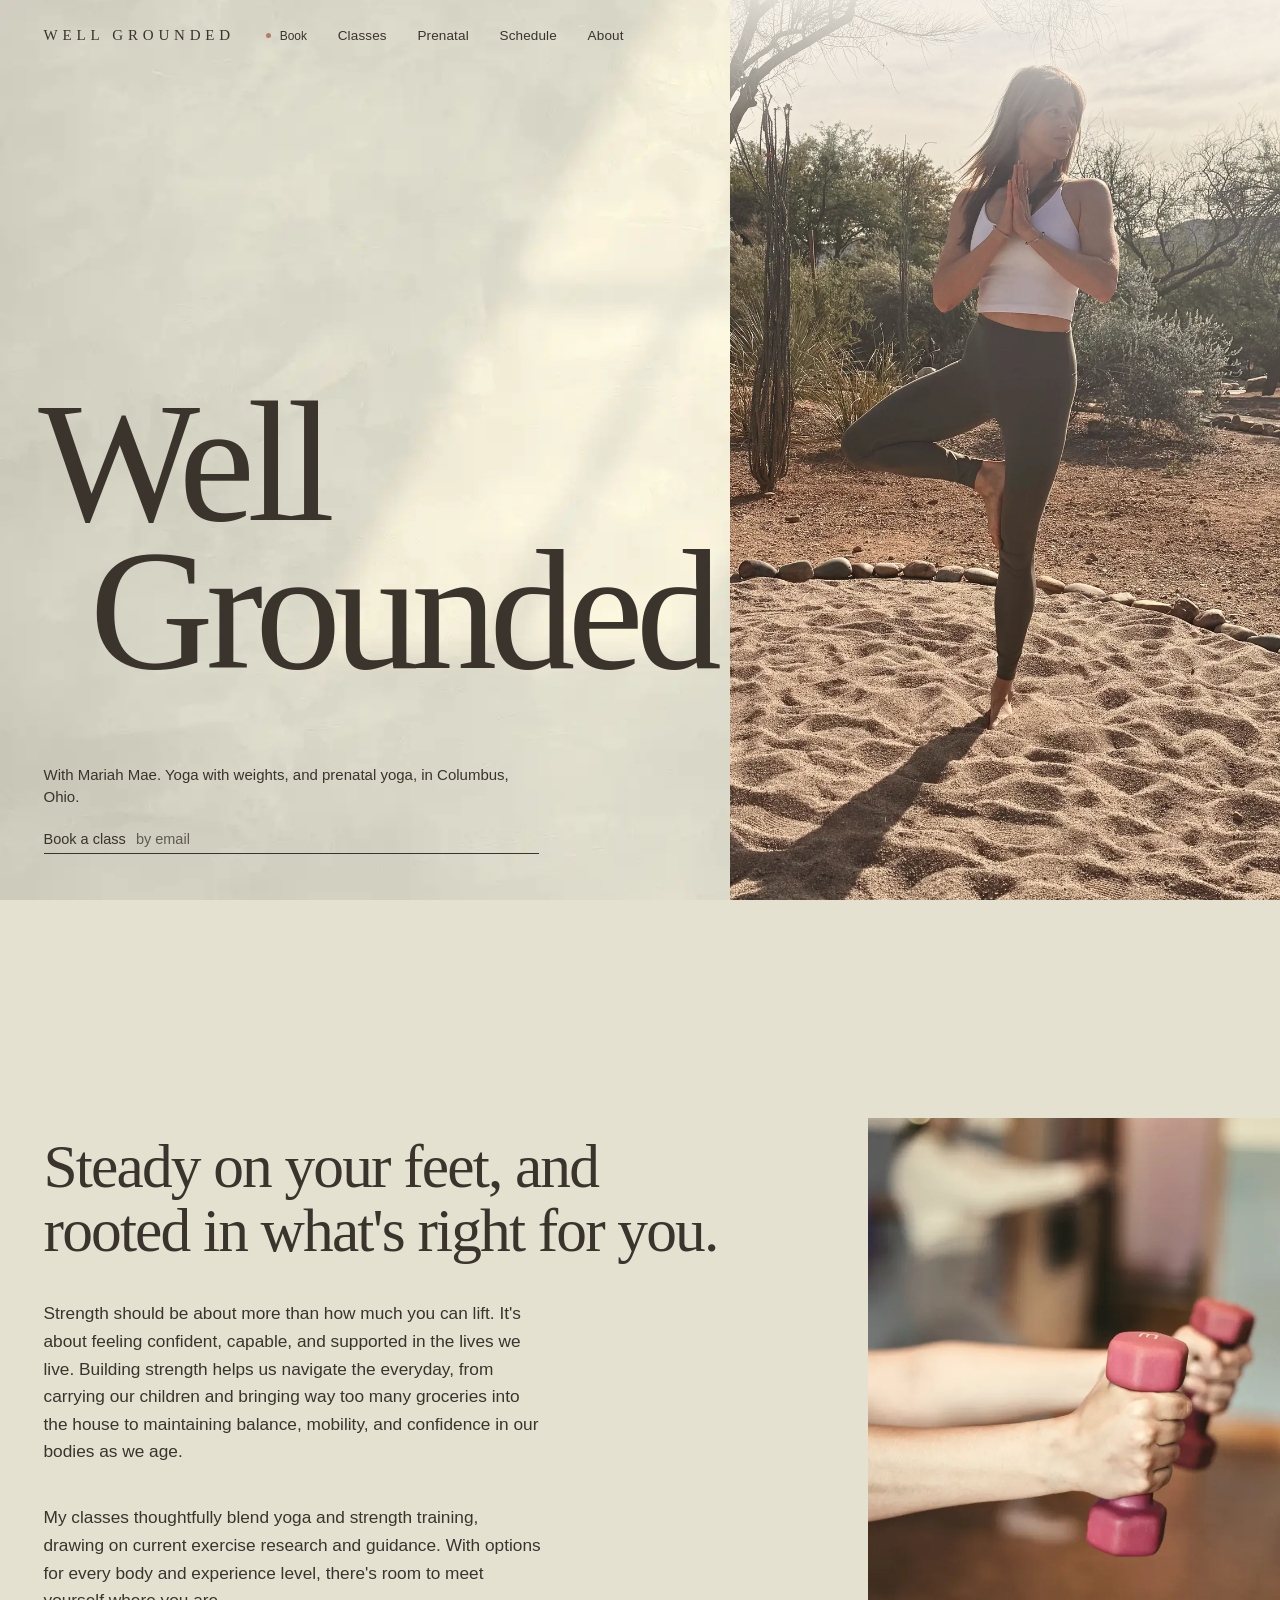
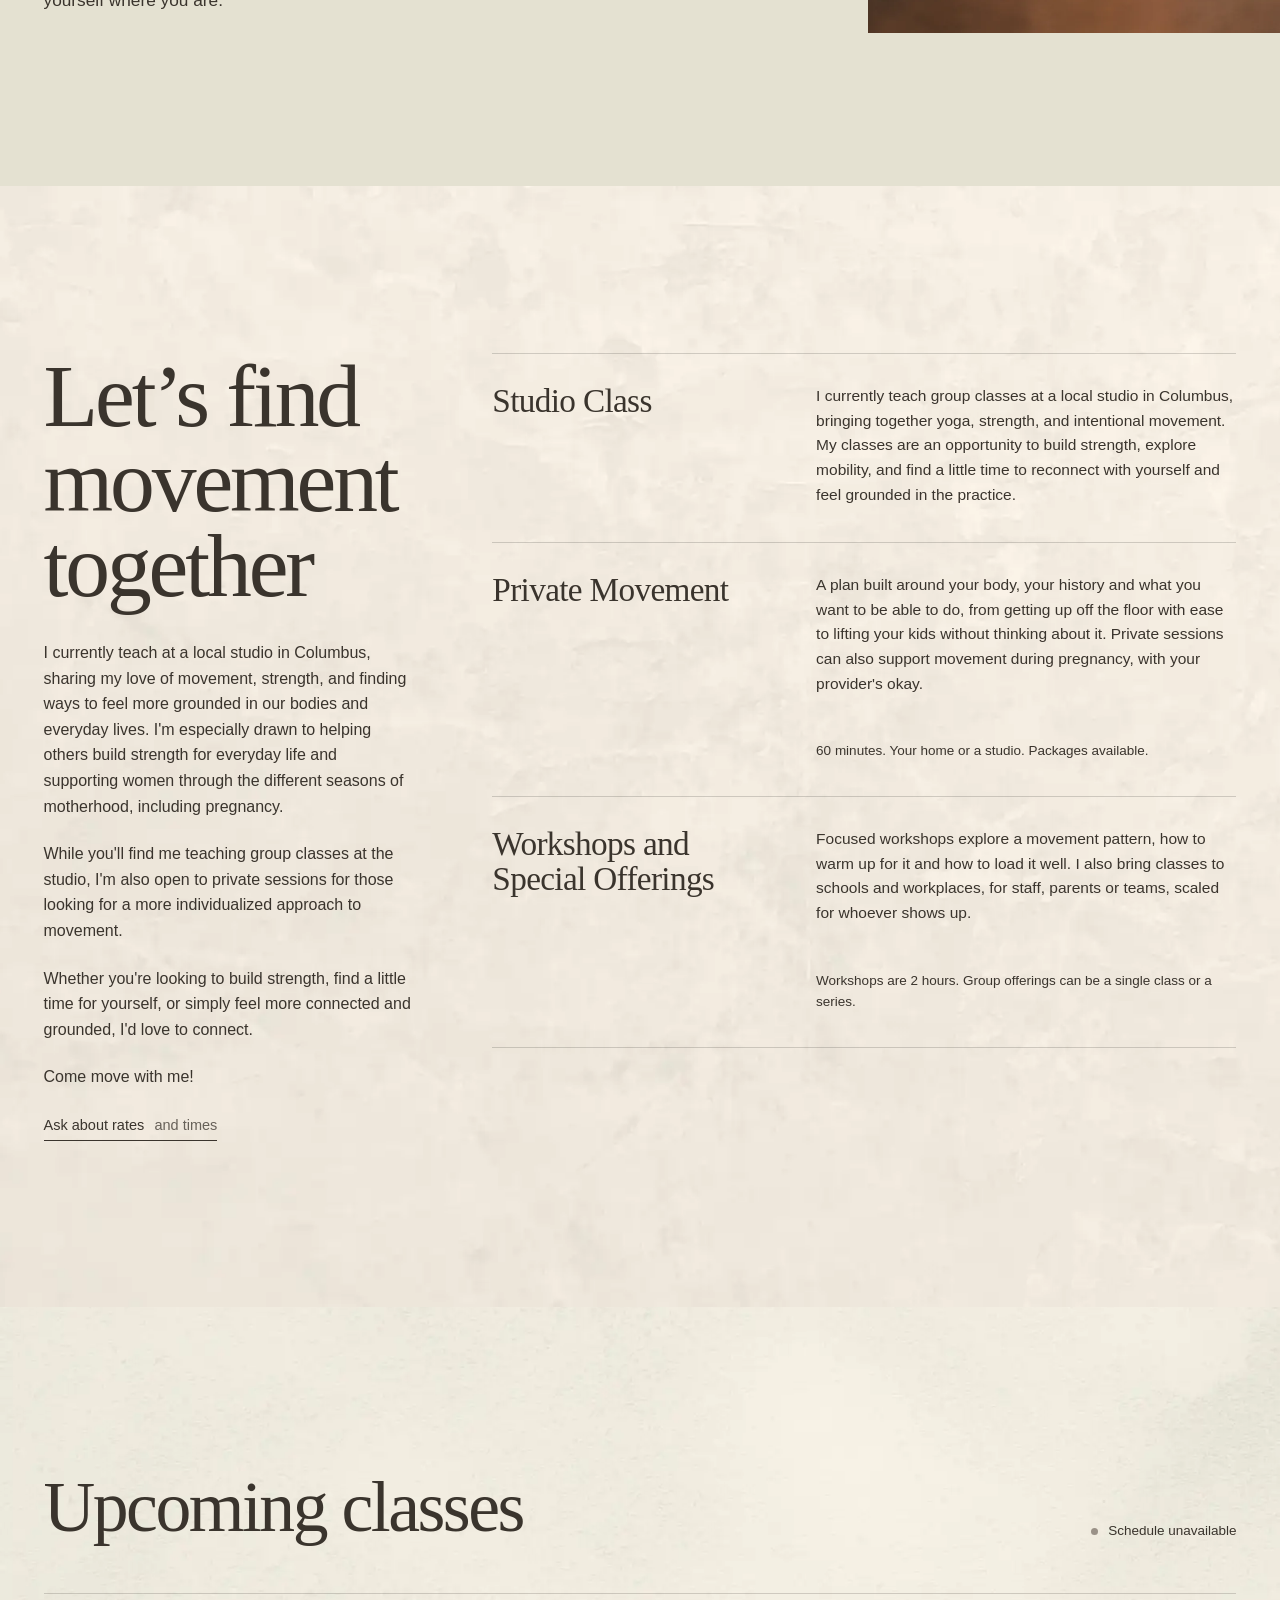
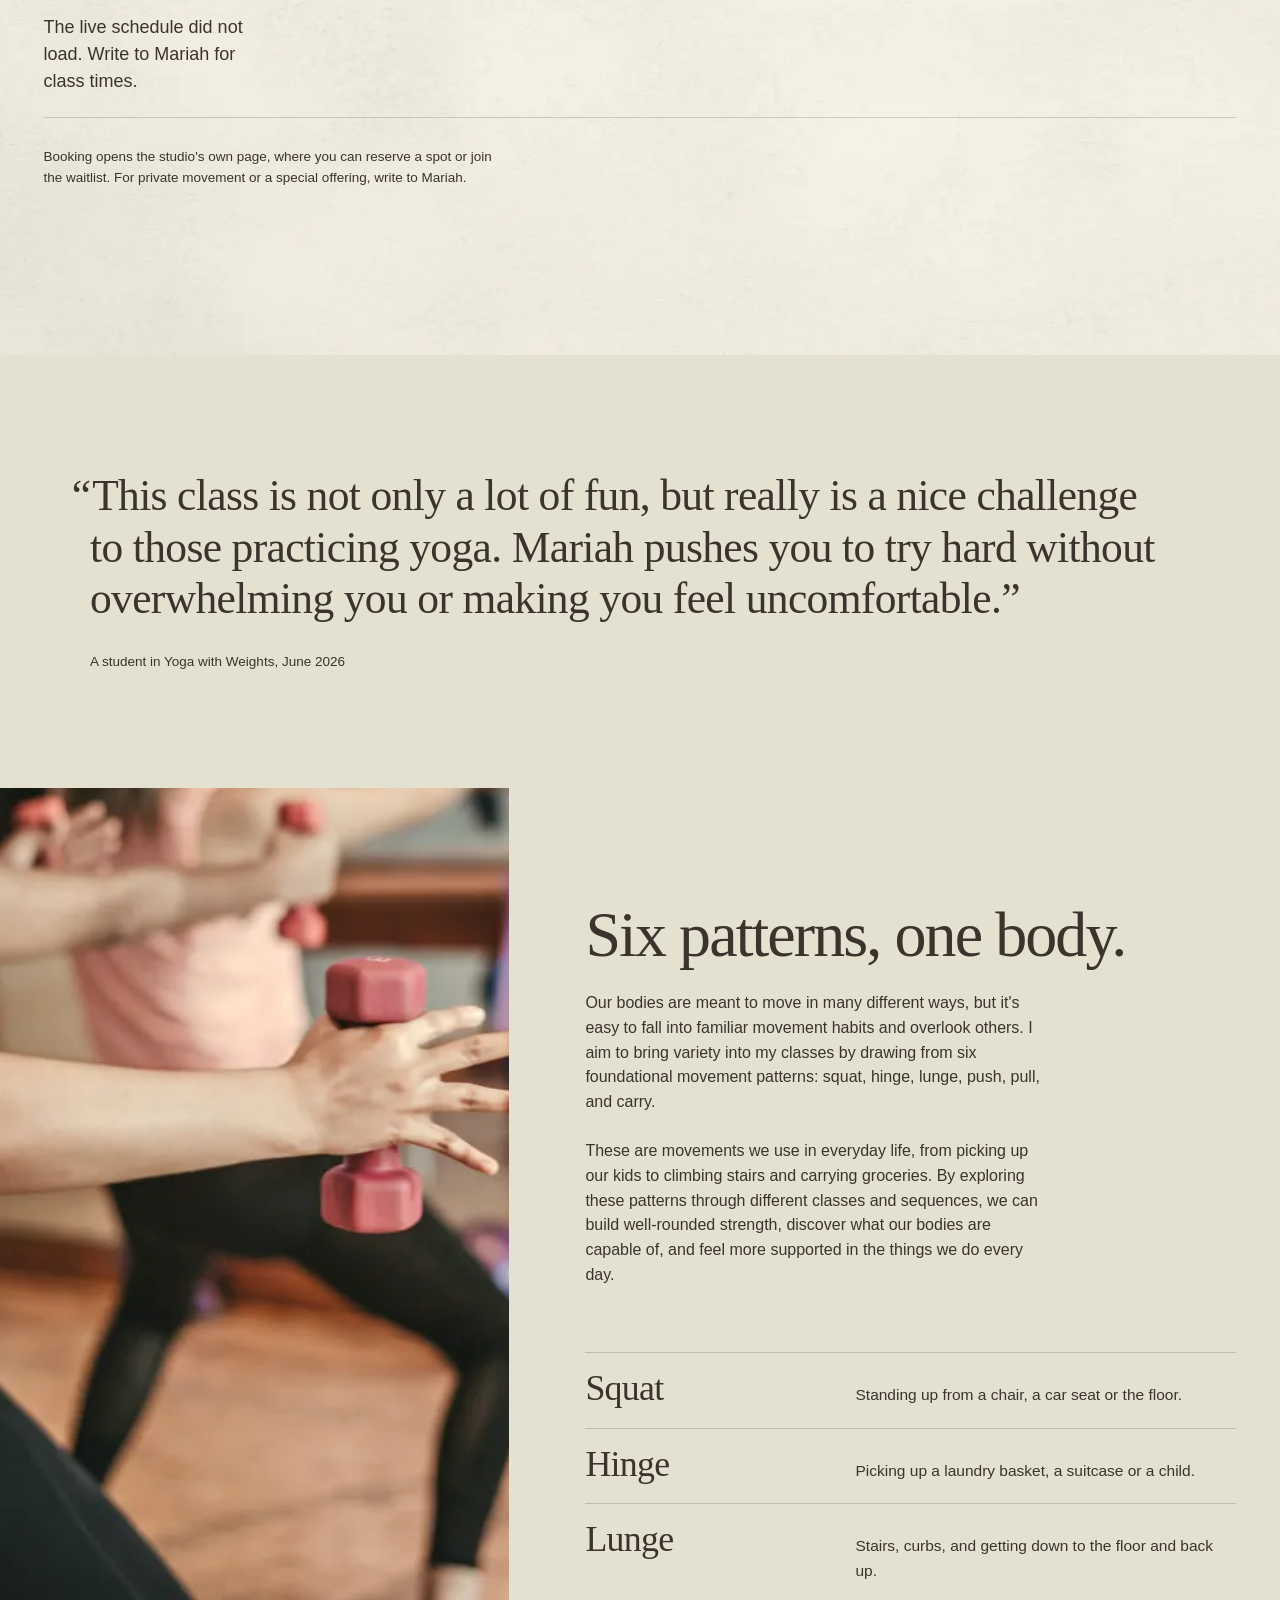
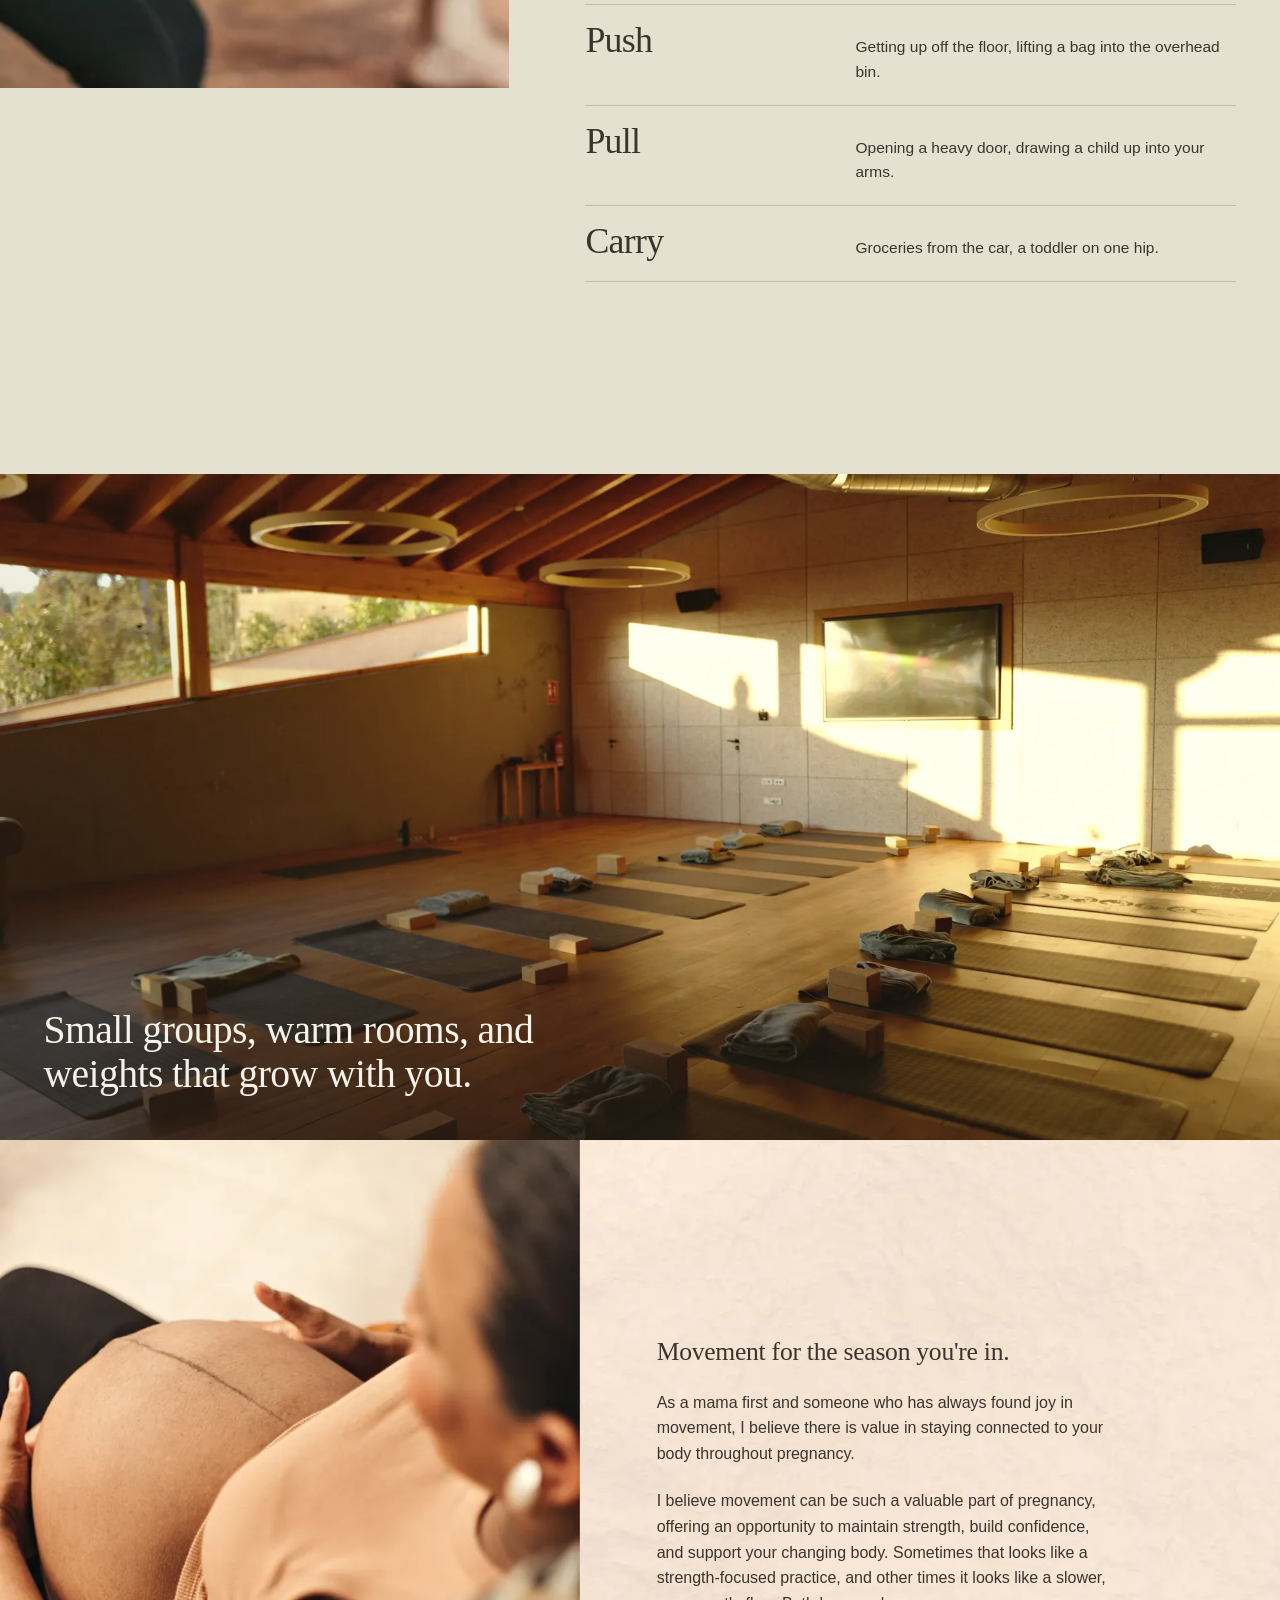
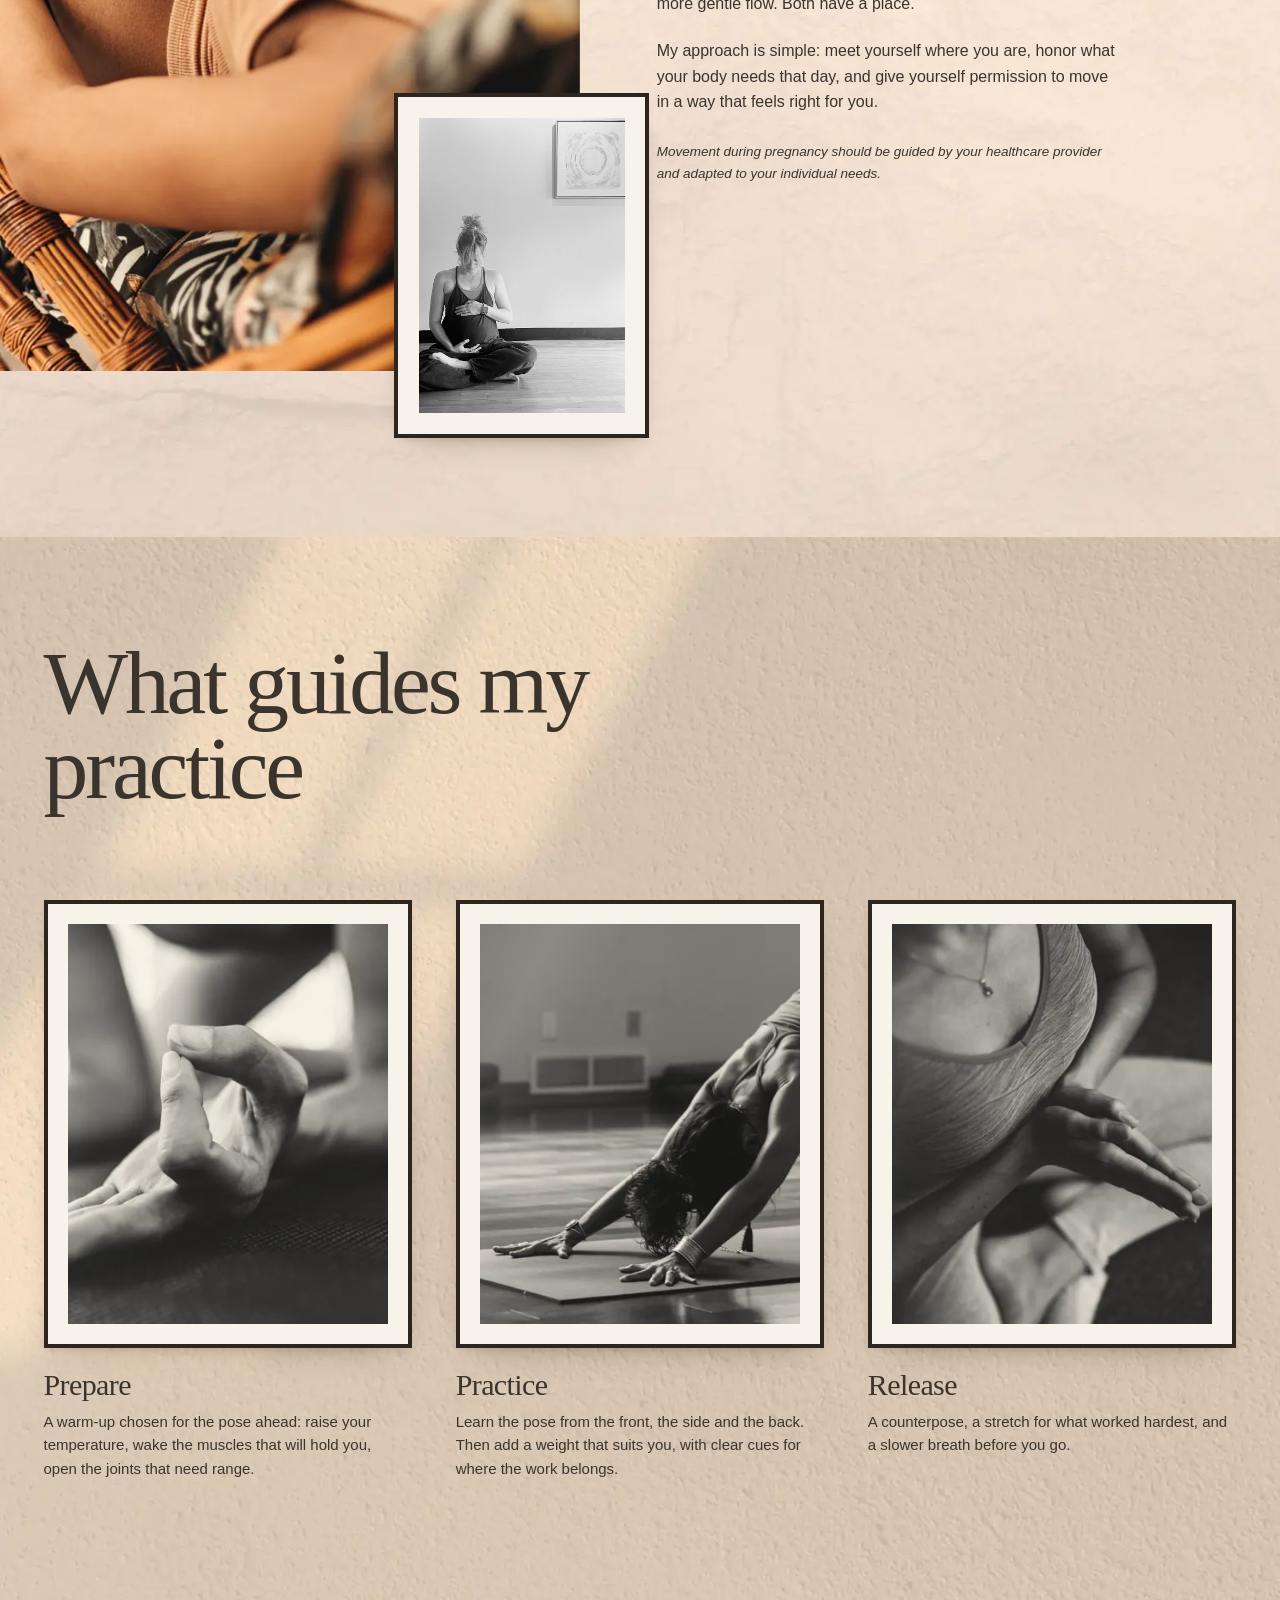
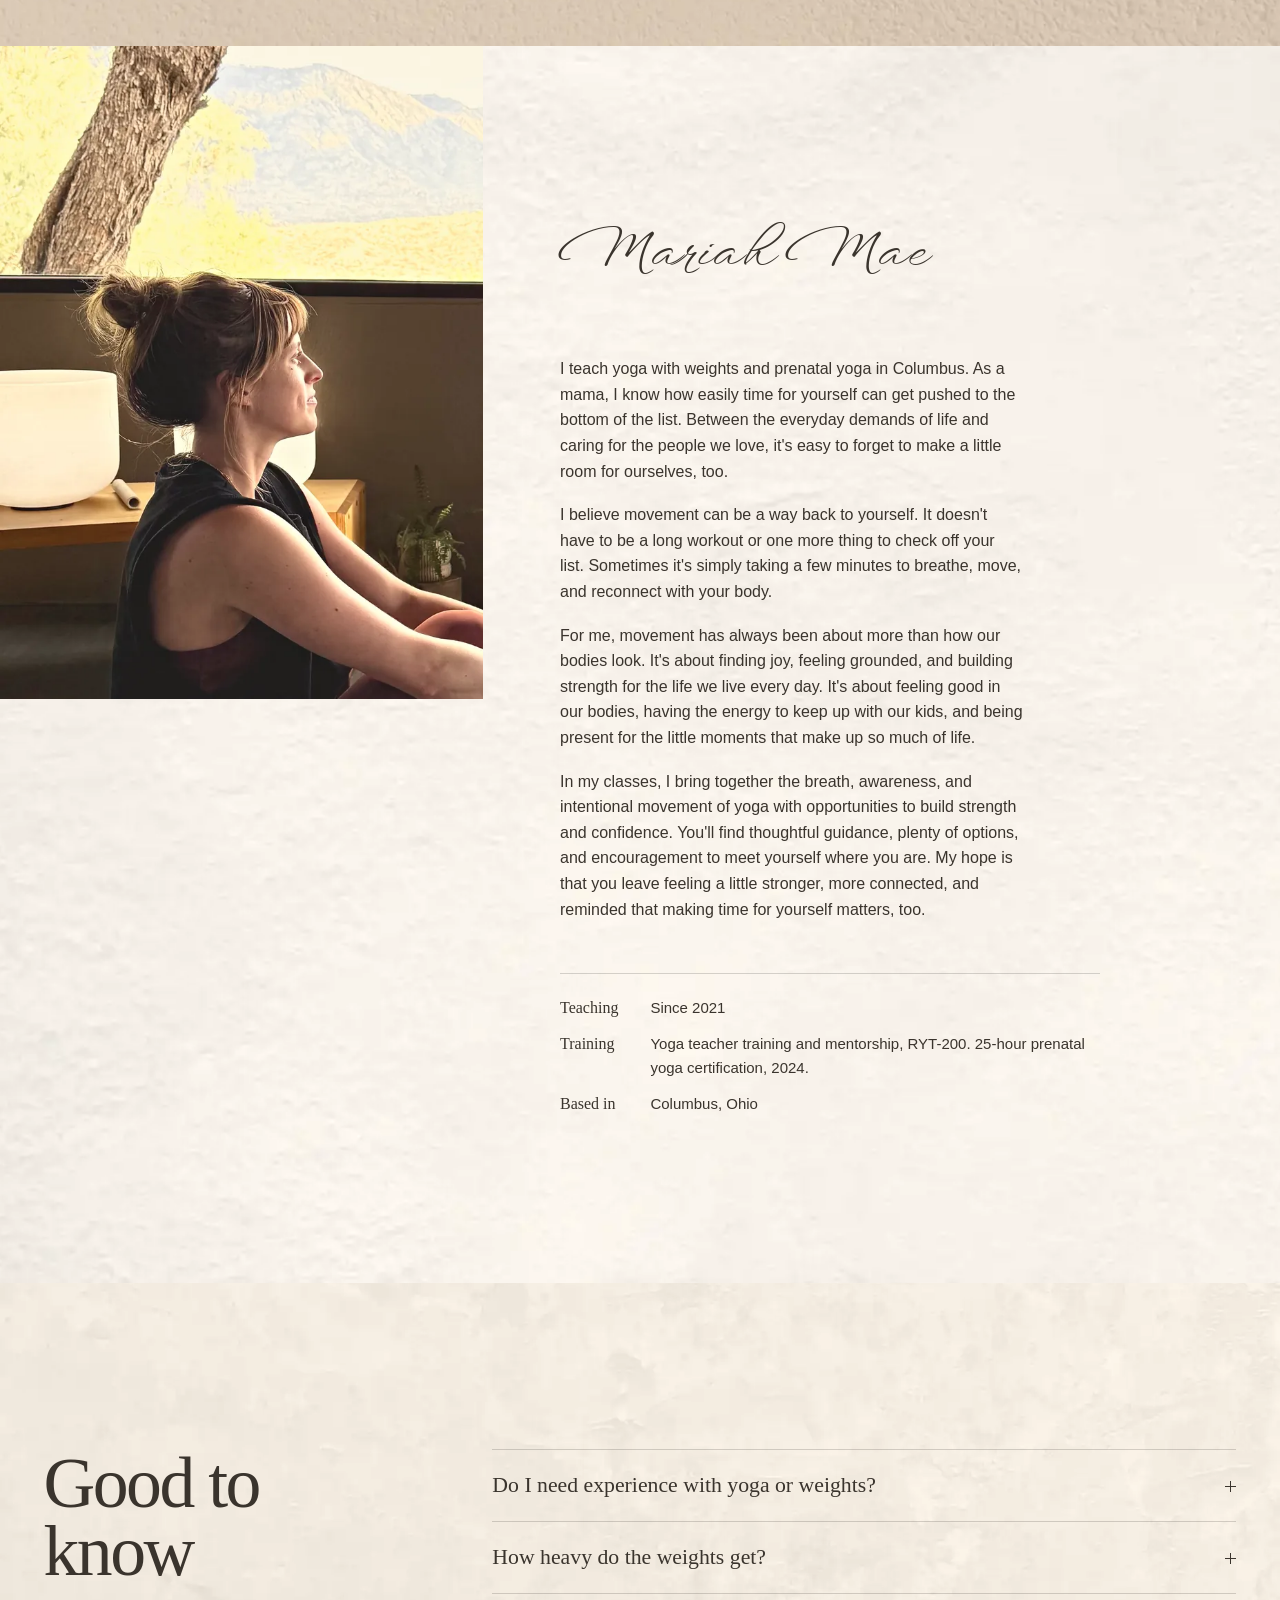
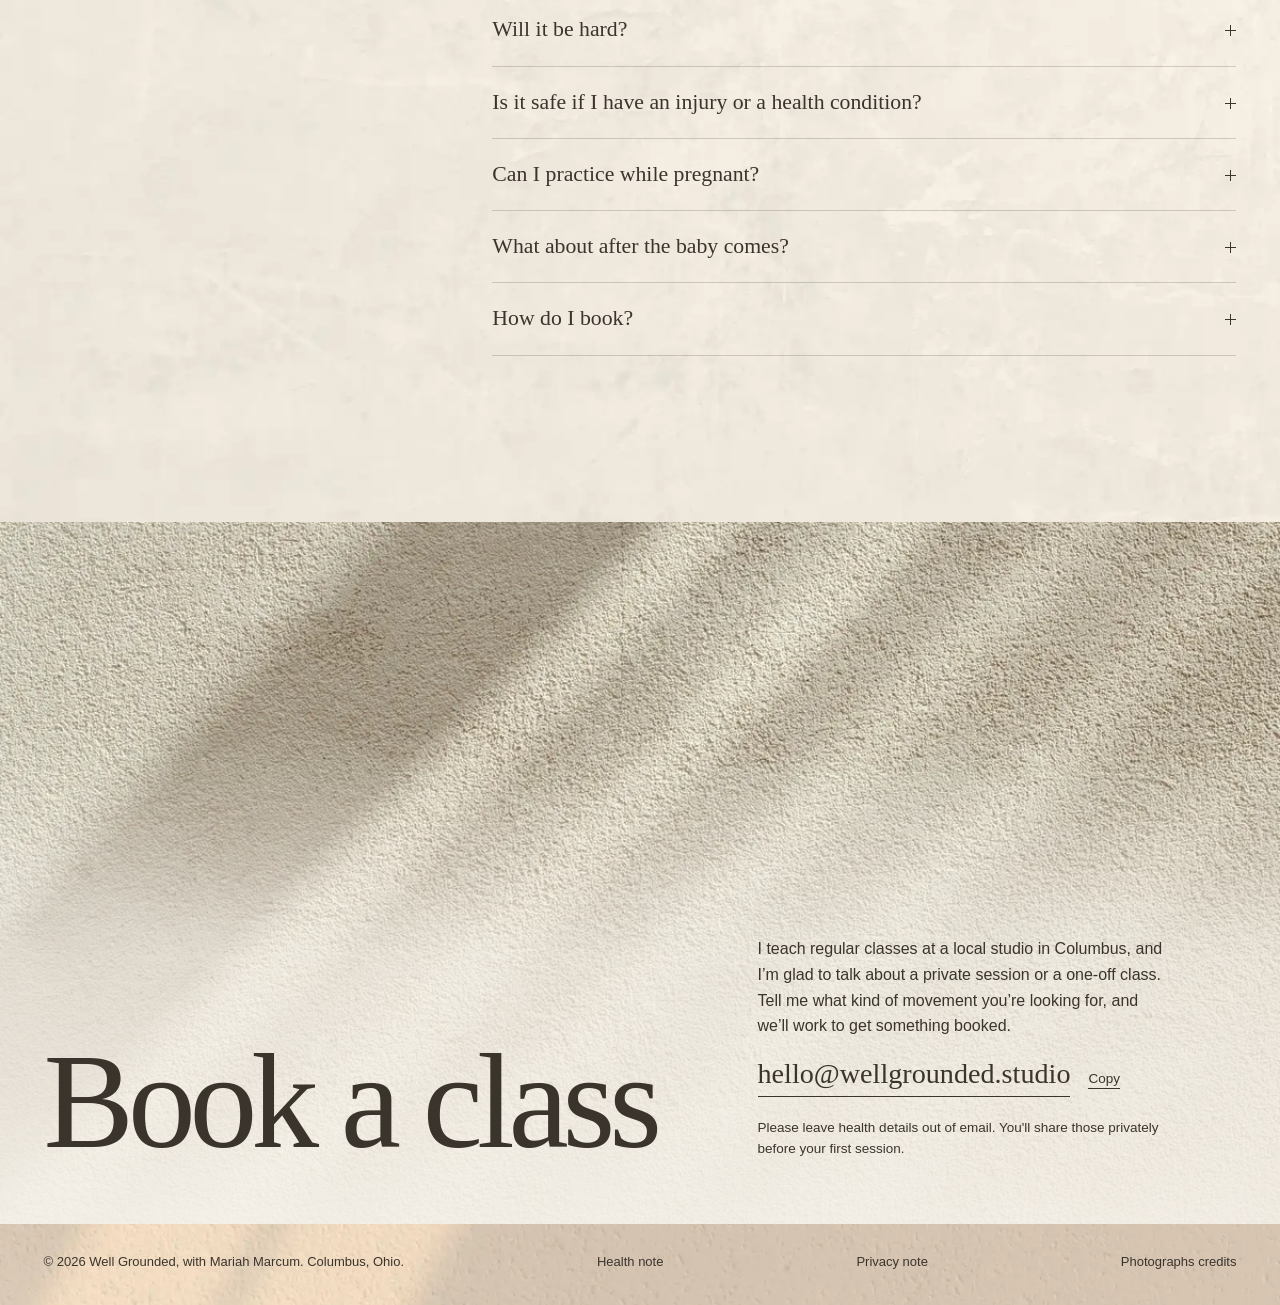
==== index.html @ 552da48e "Add exclamation to movement invitation" ====
<!doctype html>
<html lang="en">
<head>
<meta charset="utf-8">
<meta name="viewport" content="width=device-width, initial-scale=1">
<title>Well Grounded, with Mariah Marcum</title>
<meta name="description" content="Yoga with weights, and prenatal yoga, with Mariah Marcum in Columbus, Ohio.">
<meta name="theme-color" content="#EEE9DF">
<script type="application/ld+json">
{"@context":"https://schema.org","@type":"LocalBusiness","@id":"https://wellgrounded.studio/#studio","name":"Well Grounded, with Mariah Marcum","alternateName":"Well Grounded","description":"Yoga with weights, and prenatal yoga, with Mariah Marcum in Columbus, Ohio.","url":"https://wellgrounded.studio/","email":"hello@wellgrounded.studio","image":"https://wellgrounded.studio/og.jpg","logo":"https://wellgrounded.studio/assets/brand/icon-512.png","areaServed":{"@type":"City","name":"Columbus","containedInPlace":{"@type":"State","name":"Ohio"}},"founder":{"@type":"Person","name":"Mariah Marcum","jobTitle":"Yoga teacher"},"knowsAbout":["Yoga","Yoga with weights","Prenatal yoga","Strength training"]}
</script>
<meta property="og:title" content="Well Grounded, with Mariah Marcum">
<meta property="og:description" content="Yoga with weights, and prenatal yoga, in Columbus, Ohio.">
<meta property="og:image" content="https://wellgrounded.studio/og.jpg">
<meta property="og:url" content="https://wellgrounded.studio/">
<meta property="og:type" content="website">
<meta name="twitter:card" content="summary_large_image">
<link rel="icon" type="image/png" sizes="32x32" href="assets/brand/favicon-32.png">
<link rel="apple-touch-icon" href="assets/brand/apple-touch-icon.png">
<link rel="canonical" href="https://wellgrounded.studio/">
<link rel="preconnect" href="https://api.fontshare.com" crossorigin>
<link rel="stylesheet" href="https://api.fontshare.com/v2/css?f[]=boska@300,400&f[]=switzer@300,400&display=swap">
<link rel="preload" as="image" href="assets/photo-golden/mariah-tree-1200.webp" type="image/webp">
<link rel="stylesheet" href="assets/css/site.css">
</head>
<body>
<a class="skip" href="#top">Skip to content</a>
<nav class="nav top" aria-label="Main">
  <div class="nav-brand">
    <a class="mark" href="#top">Well Grounded</a>
    <div class="nav-sub">
      <a class="book-dot" href="#book">Book</a>
      <ul id="menu">
        <li><a href="#classes">Classes</a></li>
        <li><a href="#prenatal">Prenatal</a></li>
        <li><a href="#schedule">Schedule</a></li>
        <li><a href="#about">About</a></li>
      </ul>
    </div>
  </div>
  <button class="menu-btn" aria-expanded="false" aria-controls="menu">Menu</button>
</nav>

<main id="top">
  <section class="hero" aria-labelledby="h1">
    <div class="shot reveal-img"><picture class="ph "><source type="image/webp" srcset="assets/photo-golden/mariah-tree-700.webp 700w, assets/photo-golden/mariah-tree-1200.webp 1200w, assets/photo-golden/mariah-tree-2000.webp 2000w" sizes="(max-width: 820px) 100vw, 43vw"><img src="assets/photo-golden/mariah-tree-1200.jpg" srcset="assets/photo-golden/mariah-tree-700.jpg 700w, assets/photo-golden/mariah-tree-1200.jpg 1200w, assets/photo-golden/mariah-tree-2000.jpg 2000w" sizes="(max-width: 820px) 100vw, 43vw" width="2000" height="2650" alt="Mariah in tree pose on a raked sand circle in the desert, late in the afternoon" loading="eager" fetchpriority="high" decoding="async" style="object-position:44% 0%"></picture></div>
    <h1 id="h1"><span class="w">Well</span><span class="l2"><span class="w">Grounded</span></span></h1>
    <div class="lede rv">
      <p><b>With Mariah Mae.</b> Yoga with weights, and prenatal yoga, in Columbus, Ohio.</p>
      <a class="link" href="#book">Book a class <span>by email</span></a>
    </div>
  </section>

  <section class="statement" aria-label="Why weights">
    <div class="say">
      <p class="big rv">Steady on your feet, and <b>rooted in what's right for you.</b></p>
      <p class="sub rv">Strength should be about more than how much you can lift. It's about feeling confident, capable, and supported in the lives we live. Building strength helps us navigate the everyday, from carrying our children and bringing way too many groceries into the house to maintaining balance, mobility, and confidence in our bodies as we age.</p>
      <p class="sub rv">My classes thoughtfully blend yoga and strength training, drawing on current exercise research and guidance. With options for every body and experience level, there's room to meet yourself where you are.</p>
    </div>
    <figure class="side rv"><picture class="ph "><source type="image/webp" srcset="assets/photo-golden/hands-pink-700.webp 700w, assets/photo-golden/hands-pink-1200.webp 1200w, assets/photo-golden/hands-pink-2000.webp 2000w" sizes="(max-width: 820px) 100vw, 34vw"><img src="assets/photo-golden/hands-pink-1200.jpg" srcset="assets/photo-golden/hands-pink-700.jpg 700w, assets/photo-golden/hands-pink-1200.jpg 1200w, assets/photo-golden/hands-pink-2000.jpg 2000w" sizes="(max-width: 820px) 100vw, 34vw" width="2000" height="2760" alt="Two hands holding light pink dumbbells at shoulder height" loading="lazy" decoding="async" style="object-position:50% 45%"></picture></figure>
  </section>


  <section class="sheet classes" data-tx="stone" id="classes" aria-labelledby="h-classes">
    <div class="cgrid">
      <div class="cside"><h2 id="h-classes" class="rv">Let’s find movement together</h2><p class="rv">I currently teach at a local studio in Columbus, sharing my love of movement, strength, and finding ways to feel more grounded in our bodies and everyday lives. I'm especially drawn to helping others build strength for everyday life and supporting women through the different seasons of motherhood, including pregnancy.</p><p class="rv">While you'll find me teaching group classes at the studio, I'm also open to private sessions for those looking for a more individualized approach to movement.</p><p class="rv">Whether you're looking to build strength, find a little time for yourself, or simply feel more connected and grounded, I'd love to connect.</p><p class="rv"><b>Come move with me!</b></p><p class="rv"><a class="link" href="#book">Ask about rates <span>and times</span></a></p></div>
      <ul class="rows">
      <li class="rv"><h3>Studio Class</h3><p>I currently teach group classes at a local studio in Columbus, bringing together yoga, strength, and intentional movement. My classes are an opportunity to build strength, explore mobility, and find a little time to reconnect with yourself and feel grounded in the practice.</p></li>
      <li class="rv"><h3>Private Movement</h3><p>A plan built around your body, your history and what you want to be able to do, from getting up off the floor with ease to lifting your kids without thinking about it. Private sessions can also support movement during pregnancy, with your provider's okay.</p><p class="meta">60 minutes. Your home or a studio. Packages available.</p></li>
      <li class="rv"><h3>Workshops and Special Offerings</h3><p>Focused workshops explore a movement pattern, how to warm up for it and how to load it well. I also bring classes to schools and workplaces, for staff, parents or teams, scaled for whoever shows up.</p><p class="meta">Workshops are 2 hours. Group offerings can be a single class or a series.</p></li>
      </ul>
    </div>
  </section>

  <section class="sheet schedule" data-tx="mist-lt" id="schedule" aria-labelledby="h-sched">
    <div class="shead">
      <h2 id="h-sched" class="rv">Upcoming classes</h2>
      <p class="live rv" aria-live="polite"><span class="dot" aria-hidden="true"></span><span class="ltext">Checking the live schedule</span></p>
    </div>
    <ol class="slist" aria-busy="true">
      <li class="ghost"></li><li class="ghost"></li><li class="ghost"></li><li class="ghost"></li>
    </ol>
    <p class="snote rv">Booking opens the studio's own page, where you can reserve a spot or join the waitlist. For private movement or a special offering, <a class="u" href="#book">write to Mariah</a>.</p>
  </section>

  <section class="sheet voice" aria-label="What a student said">
    <figure class="rv">
      <blockquote><p>This class is not only a lot of fun, but really is a nice challenge to those practicing yoga. Mariah <b>pushes you to try hard without overwhelming you</b> or making you feel uncomfortable.</p></blockquote>
      <figcaption>A student in Yoga with Weights, June 2026</figcaption>
    </figure>
  </section>

  <section class="patterns" aria-labelledby="h-pat">
    <figure class="stick"><picture class="ph "><source type="image/webp" srcset="assets/photo-golden/class-weights-700.webp 700w, assets/photo-golden/class-weights-1200.webp 1200w, assets/photo-golden/class-weights-2000.webp 2000w" sizes="(max-width: 820px) 100vw, 40vw"><img src="assets/photo-golden/class-weights-1200.jpg" srcset="assets/photo-golden/class-weights-700.jpg 700w, assets/photo-golden/class-weights-1200.jpg 1200w, assets/photo-golden/class-weights-2000.jpg 2000w" sizes="(max-width: 820px) 100vw, 40vw" width="2000" height="2000" alt="A small class lunging with light dumbbells" loading="lazy" decoding="async" style="object-position:40% 50%"></picture></figure>
    <div>
      <div class="head rv">
        <h2 id="h-pat">Six patterns, <b>one body.</b></h2>
        <p>Our bodies are meant to move in many different ways, but it's easy to fall into familiar movement habits and overlook others. I aim to bring variety into my classes by drawing from six foundational movement patterns: squat, hinge, lunge, push, pull, and carry.</p>
        <p>These are movements we use in everyday life, from picking up our kids to climbing stairs and carrying groceries. By exploring these patterns through different classes and sequences, we can build well-rounded strength, discover what our bodies are capable of, and feel more supported in the things we do every day.</p>
      </div>
      <ol class="plist">
        <li class="rv"><h3>Squat</h3><p>Standing up from a chair, a car seat or the floor.</p></li>
        <li class="rv"><h3>Hinge</h3><p>Picking up a laundry basket, a suitcase or a child.</p></li>
        <li class="rv"><h3>Lunge</h3><p>Stairs, curbs, and getting down to the floor and back up.</p></li>
        <li class="rv"><h3>Push</h3><p>Getting up off the floor, lifting a bag into the overhead bin.</p></li>
        <li class="rv"><h3>Pull</h3><p>Opening a heavy door, drawing a child up into your arms.</p></li>
        <li class="rv"><h3>Carry</h3><p>Groceries from the car, a toddler on one hip.</p></li>
      </ol>
    </div>
  </section>

  <section class="band"><picture class="ph "><source type="image/webp" srcset="assets/photo-golden/studio-golden-700.webp 700w, assets/photo-golden/studio-golden-1200.webp 1200w, assets/photo-golden/studio-golden-2000.webp 2000w" sizes="100vw"><img src="assets/photo-golden/studio-golden-1200.jpg" srcset="assets/photo-golden/studio-golden-700.jpg 700w, assets/photo-golden/studio-golden-1200.jpg 1200w, assets/photo-golden/studio-golden-2000.jpg 2000w" sizes="100vw" width="2000" height="1333" alt="" loading="lazy" decoding="async" style="object-position:50% 60%"></picture><p class="q">Small groups, warm rooms, and weights that <b>grow with you.</b></p></section>

  <section class="sheet prenatal" data-tx="blush" id="prenatal" aria-labelledby="h-pre">
    <div class="tall rv">
      <picture class="ph reveal-img"><source type="image/webp" srcset="assets/photo-golden/preg-rattan-700.webp 700w, assets/photo-golden/preg-rattan-1200.webp 1200w, assets/photo-golden/preg-rattan-2000.webp 2000w" sizes="(max-width: 820px) 90vw, 45vw"><img src="assets/photo-golden/preg-rattan-1200.jpg" srcset="assets/photo-golden/preg-rattan-700.jpg 700w, assets/photo-golden/preg-rattan-1200.jpg 1200w, assets/photo-golden/preg-rattan-2000.jpg 2000w" sizes="(max-width: 820px) 90vw, 45vw" width="2000" height="3000" alt="A pregnant woman resting in a rattan chair, hands on her belly" loading="lazy" decoding="async" style="object-position:45% 50%"></picture>
      <div class="inset"><div class="frame"><div class="mat"><picture class="ph"><img src="assets/photo-golden/mariah-prenatal-bw.jpg" width="1000" height="1111" alt="Mariah seated cross-legged, holding her pregnant belly" loading="lazy" decoding="async"></picture></div></div></div>
    </div>
    <div>
      <h2 id="h-pre" class="lead rv">Movement for the season you're in.</h2>
      <p class="body rv">As a mama first and someone who has always found joy in movement, I believe there is value in staying connected to your body throughout pregnancy.</p>
      <p class="body rv">I believe movement can be such a valuable part of pregnancy, offering an opportunity to maintain strength, build confidence, and support your changing body. Sometimes that looks like a strength-focused practice, and other times it looks like a slower, more gentle flow. Both have a place.</p>
      <p class="body rv">My approach is simple: meet yourself where you are, honor what your body needs that day, and give yourself permission to move in a way that feels right for you.</p>
      <p class="note rv"><em>Movement during pregnancy should be guided by your healthcare provider and adapted to your individual needs.</em></p>
    </div>
  </section>

  <section class="sheet method" data-tx="sand" aria-labelledby="h-method">
    <div class="intro"><h2 id="h-method" class="huge rv">What guides my practice</h2></div>
    <div class="prints">
      <figure class="print rv"><div class="frame"><div class="mat"><picture class="ph "><source type="image/webp" srcset="assets/photo-golden/mudra-bw-700.webp 700w, assets/photo-golden/mudra-bw-1200.webp 1200w, assets/photo-golden/mudra-bw-2000.webp 2000w" sizes="(max-width: 820px) 90vw, 30vw"><img src="assets/photo-golden/mudra-bw-1200.jpg" srcset="assets/photo-golden/mudra-bw-700.jpg 700w, assets/photo-golden/mudra-bw-1200.jpg 1200w, assets/photo-golden/mudra-bw-2000.jpg 2000w" sizes="(max-width: 820px) 90vw, 30vw" width="2000" height="1331" alt="A hand resting on a mat in a seated pose" loading="lazy" decoding="async"></picture></div></div><figcaption><b>Prepare</b> A warm-up chosen for the pose ahead: raise your temperature, wake the muscles that will hold you, open the joints that need range.</figcaption></figure>
      <figure class="print rv"><div class="frame"><div class="mat"><picture class="ph "><source type="image/webp" srcset="assets/photo-golden/down-dog-bw-700.webp 700w, assets/photo-golden/down-dog-bw-1200.webp 1200w, assets/photo-golden/down-dog-bw-2000.webp 2000w" sizes="(max-width: 820px) 90vw, 30vw"><img src="assets/photo-golden/down-dog-bw-1200.jpg" srcset="assets/photo-golden/down-dog-bw-700.jpg 700w, assets/photo-golden/down-dog-bw-1200.jpg 1200w, assets/photo-golden/down-dog-bw-2000.jpg 2000w" sizes="(max-width: 820px) 90vw, 30vw" width="2000" height="1333" alt="A woman in downward-facing dog in a studio" loading="lazy" decoding="async"></picture></div></div><figcaption><b>Practice</b> Learn the pose from the front, the side and the back. Then add a weight that suits you, with clear cues for where the work belongs.</figcaption></figure>
      <figure class="print rv"><div class="frame"><div class="mat"><picture class="ph "><source type="image/webp" srcset="assets/photo-golden/knee-bw-700.webp 700w, assets/photo-golden/knee-bw-1200.webp 1200w, assets/photo-golden/knee-bw-2000.webp 2000w" sizes="(max-width: 820px) 90vw, 30vw"><img src="assets/photo-golden/knee-bw-1200.jpg" srcset="assets/photo-golden/knee-bw-700.jpg 700w, assets/photo-golden/knee-bw-1200.jpg 1200w, assets/photo-golden/knee-bw-2000.jpg 2000w" sizes="(max-width: 820px) 90vw, 30vw" width="2000" height="1331" alt="Hands resting on a knee in a seated stretch" loading="lazy" decoding="async"></picture></div></div><figcaption><b>Release</b> A counterpose, a stretch for what worked hardest, and a slower breath before you go.</figcaption></figure>
    </div>
  </section>


  <section class="sheet about" data-tx="oat" id="about" aria-labelledby="h-about">
    <figure class="rv"><picture class="ph "><source type="image/webp" srcset="assets/photo-golden/mariah-window-700.webp 700w, assets/photo-golden/mariah-window-1200.webp 1200w, assets/photo-golden/mariah-window-2000.webp 2000w" sizes="(max-width: 820px) 100vw, 40vw"><img src="assets/photo-golden/mariah-window-1200.jpg" srcset="assets/photo-golden/mariah-window-700.jpg 700w, assets/photo-golden/mariah-window-1200.jpg 1200w, assets/photo-golden/mariah-window-2000.jpg 2000w" sizes="(max-width: 820px) 100vw, 40vw" width="1585" height="2636" alt="Mariah seated by a studio window, looking out toward the mountains" loading="lazy" decoding="async" style="object-position:50% 38%"></picture></figure>
    <div>
      <h2 id="h-about" class="sig"><span class="vh">Mariah Mae</span><span class="sigtext" aria-hidden="true">Mariah Mae</span></h2>
      <div class="body rv">
        <p>I teach yoga with weights and prenatal yoga in Columbus. As a mama, I know how easily time for yourself can get pushed to the bottom of the list. Between the everyday demands of life and caring for the people we love, it's easy to forget to make a little room for ourselves, too.</p>
        <p>I believe movement can be a way back to yourself. It doesn't have to be a long workout or one more thing to check off your list. Sometimes it's simply taking a few minutes to breathe, move, and reconnect with your body.</p>
        <p>For me, movement has always been about more than how our bodies look. It's about finding joy, feeling grounded, and building strength for the life we live every day. It's about feeling good in our bodies, having the energy to keep up with our kids, and being present for the little moments that make up so much of life.</p>
        <p>In my classes, I bring together the breath, awareness, and intentional movement of yoga with opportunities to build strength and confidence. You'll find thoughtful guidance, plenty of options, and encouragement to meet yourself where you are. My hope is that you leave feeling a little stronger, more connected, and reminded that making time for yourself matters, too.</p>
      </div>
      <dl class="rv"><dt>Teaching</dt><dd>Since 2021</dd><dt>Training</dt><dd>Yoga teacher training and mentorship, RYT-200. 25-hour prenatal yoga certification, 2024.</dd><dt>Based in</dt><dd>Columbus, Ohio</dd></dl>
    </div>
  </section>

  <section class="sheet faq" data-tx="stone" id="questions" aria-labelledby="h-faq">
    <div class="fgrid">
      <h2 id="h-faq" class="rv">Good to know</h2>
      <div class="flist">
      <details class="rv"><summary>Do I need experience with yoga or weights?</summary><p>No. Every pose has a simpler version, and you'll learn each strength pattern without weight before you add any.</p></details>
      <details class="rv"><summary>How heavy do the weights get?</summary><p>You start with a load you can control for every rep with steady breath, and go heavier as you get stronger. There's a range of dumbbells for every level.</p></details>
      <details class="rv"><summary>Will it be hard?</summary><p>It should feel challenging but controlled, about a 6 or 7 out of 10. You should always be able to breathe and talk in short sentences.</p></details>
      <details class="rv"><summary>Is it safe if I have an injury or a health condition?</summary><p>Often, with changes. Check with your clinician first and let Mariah know before class. Some conditions call for a private session to start.</p></details>
      <details class="rv"><summary>Can I practice while pregnant?</summary><p>Usually yes, with your provider's okay, in any trimester. You'll start with body weight and light loads and adjust as you go. Your provider has the final word.</p></details>
      <details class="rv"><summary>What about after the baby comes?</summary><p>Gentle breath and pelvic floor work can begin early, with your provider's okay. A return to loaded strength work comes gradually, often with input from a pelvic floor physical therapist.</p></details>
      <details class="rv"><summary>How do I book?</summary><p>For studio classes, choose a class under Upcoming classes and book it on the studio's page. For private movement or a special offering, write to Mariah.</p></details>
      </div>
    </div>
  </section>

  <section class="contact" id="book" aria-labelledby="h-book">
    <picture class="ph "><source type="image/webp" srcset="assets/photo-golden/plaster-light-700.webp 700w, assets/photo-golden/plaster-light-1200.webp 1200w, assets/photo-golden/plaster-light-2000.webp 2000w" sizes="(min-width: 1700px) 100vw, 1200px"><img src="assets/photo-golden/plaster-light-1200.jpg" srcset="assets/photo-golden/plaster-light-700.jpg 700w, assets/photo-golden/plaster-light-1200.jpg 1200w, assets/photo-golden/plaster-light-2000.jpg 2000w" sizes="(min-width: 1700px) 100vw, 1200px" width="2000" height="1333" alt="" loading="lazy" decoding="async"></picture>
    <div class="in">
      <h2 id="h-book" class="rv">Book a class</h2>
      <div class="c rv">
        <p>I teach regular classes at a local studio in Columbus, and I’m glad to talk about a private session or a one-off class. Tell me what kind of movement you’re looking for, and we’ll work to get something booked.</p>
        <p class="mailrow"><a class="mail" href="mailto:hello@wellgrounded.studio">hello@wellgrounded.studio</a><button class="copy" type="button" data-copy="hello@wellgrounded.studio">Copy</button><span class="copied" role="status" aria-live="polite"></span></p>
        <p class="small">Please leave health details out of email. You'll share those privately before your first session.</p>
      </div>
    </div>
  </section>
</main>
<footer>
  <span>&copy; 2026 Well Grounded, with Mariah Marcum. Columbus, Ohio.</span>
  <details><summary>Health <span class="u">note</span></summary><p>Classes are general fitness instruction, not medical advice. Check with your doctor or midwife before you start, especially during pregnancy, after a birth or with an injury, and stop if anything feels wrong.</p></details>
  <details><summary>Privacy <span class="u">note</span></summary><p>This site sets no cookies and runs no analytics. The class schedule loads from the studio's booking system (Momence) and the type from Fontshare, so those services see your browser's address when the page loads. Booking happens on the studio's own page, under its policies.</p></details>
  <details><summary>Photographs <span class="u">credits</span></summary><p>Photographs of Mariah are her own. The others are stand-ins under the Unsplash License until her shoot: <a href="https://unsplash.com/photos/person-holding-pink-and-white-dumbbells-lB6lbkbe1XA">@jules19</a>, <a href="https://unsplash.com/photos/woman-in-white-shirt-and-black-pants-doing-yoga-2YCy6l14Opo">@jules19</a>, <a href="https://unsplash.com/photos/a-row-of-yoga-mats-sitting-on-top-of-a-wooden-floor-IqZ4LlU8_Cs">@johncollins1</a>, <a href="https://unsplash.com/photos/a-person-standing-on-a-yoga-mat-on-the-floor-G9H5edUL0T8">@bearsnap</a>, <a href="https://unsplash.com/photos/a-person-standing-on-a-yoga-mat-on-the-floor-AX8cf6mkCzw">@bearsnap</a>, <a href="https://unsplash.com/photos/a-large-room-with-a-lot-of-yoga-mats-on-the-floor-dwka5DDrnY0">@pukhalskaya_olga</a>, <a href="https://unsplash.com/photos/woman-in-white-tank-top-and-black-shorts-sitting-on-brown-wooden-floor-LRcPNV8HQ3Q">@emdjay</a>, <a href="https://unsplash.com/photos/a-pregnant-woman-in-black-pants-and-a-tan-tank-top-qH3kUl3JUxc">@jefersonsantu</a>, <a href="https://unsplash.com/photos/a-pregnant-woman-sitting-in-a-wicker-chair-t69LuHAFtW4">@jefersonsantu</a>, <a href="https://unsplash.com/photos/brown-and-white-concrete-staircase-84NhYJL1GnE">@rooraggio</a>, <a href="https://unsplash.com/photos/light-and-shadow-on-a-textured-surface-TWf2BwFn0sY">@pawel_czerwinski</a>, <a href="https://unsplash.com/photos/a-vase-with-dried-flowers-on-a-wooden-table-RZ_i2lmpiRQ">@siorraidh</a>, <a href="https://unsplash.com/photos/green-plant-on-white-table-VcIznGsqU7Q">@xinimini</a>, <a href="https://unsplash.com/photos/a-yoga-mat-with-two-blocks-on-top-of-it-b8Q5fHBsyik">@samsheppardphoto</a>, <a href="https://unsplash.com/photos/a-large-building-with-large-windows-CFZ6-SEOKeY">@jekkiliciouss</a>, <a href="https://unsplash.com/photos/a-woman-sitting-on-a-yoga-mat-in-a-room-BPWTDYf7ICI">@lookphoto</a>, <a href="https://unsplash.com/photos/woman-in-white-tank-top-standing-beside-white-wall-PG3XeL1uWdU">@fiwol</a>, <a href="https://unsplash.com/photos/a-woman-in-a-yoga-pose-in-front-of-a-window-kjJURU0RmWM">@lookphoto</a>, <a href="https://unsplash.com/photos/a-group-of-people-sitting-on-top-of-a-lush-green-field-YEjwA2TofhQ">@mareawellness</a>, <a href="https://unsplash.com/photos/a-group-of-people-sitting-in-a-circle-in-a-room-ciqbTWuGgBI">@dillydallying</a>, <a href="https://unsplash.com/photos/woman-in-black-and-white-floral-brassiere-and-black-pants-kneeling-on-pink-yoga-mat-6LMRstrUWUE">@ohhbee</a>, <a href="https://unsplash.com/photos/woman-performing-yoga-t1NEMSm1rgI">@danewett</a>, <a href="https://unsplash.com/photos/a-woman-is-sitting-on-a-yoga-mat-IUj0G8A8c5c">@wildsoulmagsyogi</a>, <a href="https://unsplash.com/photos/a-woman-sitting-on-the-floor-in-a-yoga-pose-vDV-JauWp3Q">@alireza_skndari</a>, <a href="https://unsplash.com/photos/young-woman-in-white-clothes-sitting-near-window-5VlgToLnkoY">@haiiipo</a>, <a href="https://unsplash.com/photos/woman-in-black-tank-top-lying-on-white-bed-LKtTbJM4do8">@hlthomas</a>, <a href="https://unsplash.com/photos/a-woman-sitting-in-a-chair-dPgK_HnaY0w">@anthonytran</a>, <a href="https://unsplash.com/photos/woman-in-black-tank-top-and-black-pants-bending-her-body-on-floor-UxkcSzRWM2s">@ginnyrose</a>, <a href="https://unsplash.com/photos/grayscale-photo-of-persons-hand-nDnLMXYqOVs">@thlt_lcx</a>, <a href="https://unsplash.com/photos/woman-in-white-tank-top-and-black-pants-sitting-on-floor-mdfOR_YYSJY">@hlthomas</a>, <a href="https://unsplash.com/photos/a-black-and-white-photo-of-a-pregnant-woman-avkjGGhRr-4">@jefersonsantu</a>, <a href="https://unsplash.com/photos/a-black-and-white-photo-of-dumbbells-and-a-yoga-mat-HJQivJQwVkE">@vdphotography</a>, <a href="https://unsplash.com/photos/woman-in-white-tank-top-and-panty-eZIE5ZFR7Cs">@thlt_lcx</a>, <a href="https://unsplash.com/photos/woman-in-white-shirt-and-black-pants-doing-yoga-2YCy6l14Opo">@jules19</a>.</p></details>
</footer>

<script src="assets/js/vendor/gsap.min.js"></script>
<script src="assets/js/vendor/ScrollTrigger.min.js"></script>
<script src="assets/js/vendor/lenis.min.js"></script>
<script src="assets/js/site.js"></script>
</body>
</html>
---- assets/css/site.css ----
/* Well Grounded, with Mariah Marcum: site styles.
   Brand rules are in AGENTS.md at the repo root. Colours and fonts are set in :root below. */
:root{
  --mist:#E4E1D1; --mist-lt:#ECE8DC; --stone:#F0E9DE; --oat:#F6F1E9; --blush:#F1DFD0; --sand:#DCCAB6; --clay:#B07E62;
  --ink:#3A342D; --ink-2:#6A6157;
  --display:'Boska', Georgia, serif; --text:'Switzer', 'Helvetica Neue', Arial, sans-serif;
  --pad:clamp(20px, 3.4vw, 56px); --ease:cubic-bezier(.16,1,.3,1);
}
*{box-sizing:border-box}
html{background:var(--mist);-webkit-text-size-adjust:100%}
body::before{content:"";position:fixed;inset:0;z-index:-1;background:var(--mist) url(../texture-golden/wall.webp) center/cover no-repeat}
.tx-stone,.tx-blush,.tx-sand,.tx-mist-lt,.tx-oat{background-color:var(--bg)}
[data-tx=stone]{--bg:var(--stone)} [data-tx=blush]{--bg:var(--blush)} [data-tx=sand]{--bg:var(--sand)} [data-tx=mist-lt]{--bg:var(--mist-lt)} [data-tx=oat]{--bg:var(--oat)}
[data-tx]{background-color:var(--bg)}
.tx-stone{background:var(--stone) url(../texture-golden/stone.webp) center/cover}
.tx-blush{background:var(--blush) url(../texture-golden/blush.webp) center/cover}
.tx-sand{background:var(--sand) url(../texture-golden/sand.webp) center/cover}
.tx-mist-lt{background:var(--mist-lt) url(../texture-golden/mist-lt.webp) center/cover}
.tx-oat{background:var(--oat) url(../texture-golden/oat.webp) center/cover}
html.lenis,html.lenis body{height:auto} .lenis.lenis-smooth{scroll-behavior:auto!important}
body{margin:0;color:var(--ink);font:300 16.5px/1.6 var(--text);-webkit-font-smoothing:antialiased;text-rendering:optimizeLegibility}
a{color:inherit} p{margin:0} h1,h2,h3{margin:0;font-weight:300}
b{font-weight:400}
.skip{position:absolute;left:12px;top:-60px;z-index:50;background:var(--ink);color:var(--oat);padding:10px 14px;font-size:14px;text-decoration:none} .skip:focus{top:12px}
.vh{position:absolute!important;width:1px;height:1px;overflow:hidden;clip:rect(0 0 0 0);white-space:nowrap}
.ph{display:block;overflow:hidden;position:relative}
.ph img{display:block;width:100%;height:100%;object-fit:cover}
.d{font-family:var(--display);font-weight:300;letter-spacing:-.02em}
.d b{font-weight:400}

/* nav */
.nav{position:fixed;top:0;left:0;right:0;z-index:20;display:flex;align-items:center;justify-content:space-between;padding:24px var(--pad);color:var(--ink);transition:color .5s,background-color .5s,padding .5s var(--ease)}
.nav{transition:color .5s,background-color .5s,padding .5s var(--ease),transform .55s var(--ease),box-shadow .5s}
.nav.solid{background:rgba(238,233,223,.9);backdrop-filter:blur(14px) saturate(1.1);-webkit-backdrop-filter:blur(14px) saturate(1.1);padding-top:15px;padding-bottom:15px;box-shadow:0 1px 0 rgba(58,52,45,.08)}
.nav.away{transform:translateY(-100%)}
@media (prefers-reduced-motion: reduce){ .nav.away{transform:none} }
.nav[data-tone=light]{color:var(--oat)} .nav.solid[data-tone=light]{background:rgba(74,71,67,.9)}

.mark{font:400 15px/1 var(--display);letter-spacing:.32em;text-transform:uppercase;text-decoration:none;white-space:nowrap}

.nav-brand{display:flex;align-items:center;gap:clamp(18px,2.4vw,40px)}
.nav-sub{display:flex;align-items:center;gap:clamp(16px,2.4vw,40px)}
.nav-brand .book-dot{font:400 12px/1 var(--text)}
.nav ul{list-style:none;margin:0;padding:0;display:flex;gap:clamp(16px,2.4vw,40px);font:400 13.5px/1 var(--text);letter-spacing:.01em}
.nav ul li{white-space:nowrap}
.nav a{text-decoration:none;position:relative;padding:4px 0}
.nav ul a::after,.u::after{content:"";position:absolute;left:0;right:0;bottom:-2px;height:1px;background:currentColor;transform:scaleX(0);transform-origin:right;transition:transform .6s var(--ease)}
.nav ul a:hover::after,.u:hover::after,.nav ul a:focus-visible::after{transform:scaleX(1);transform-origin:left}
.book-dot::before{content:"";display:inline-block;width:5px;height:5px;border-radius:50%;background:var(--clay);margin-right:9px;vertical-align:2px}
.menu-btn{display:none}
.link{display:inline-flex;gap:.7em;align-items:baseline;font:400 14.5px/1 var(--text);text-decoration:none;padding-bottom:7px;border-bottom:1px solid currentColor;transition:gap .6s var(--ease)}
.link:hover{gap:1.1em}
.link span{font-weight:300;opacity:.75}
.u{position:relative;text-decoration:none}

/* hero */
.hero{position:relative;height:100vh;height:100svh;min-height:640px;overflow:hidden;--split:57vw}
.hero .shot{position:absolute;top:0;bottom:0;left:var(--split);right:0}
.hero .shot::after{content:"";position:absolute;inset:0 0 auto 0;height:170px;background:linear-gradient(180deg,rgba(247,242,234,.86) 0%,rgba(247,242,234,.6) 38%,rgba(247,242,234,0) 100%);pointer-events:none}
.hero .shot .ph{height:100%}
.hero h1{z-index:2;position:absolute;left:calc(var(--pad) - .03em);bottom:clamp(170px,24vh,260px);font:300 clamp(72px,13.4vw,240px)/.86 var(--display);letter-spacing:-.045em;white-space:nowrap}
.hero h1 .l2{display:block;padding-left:.3em}
.hero h1 .w{display:inline-block}
.hero .over{position:absolute;inset:0;overflow:hidden;clip-path:inset(0 0 0 var(--split));pointer-events:none;color:var(--oat)}
.hero .lede{position:absolute;left:var(--pad);bottom:46px;max-width:30em;display:grid;gap:24px}
.hero .lede p{font:300 clamp(15px,1.1vw,18px)/1.45 var(--text)}
.hero .lede p b{font-weight:400}
.hero .cap{position:absolute;right:var(--pad);bottom:42px;color:var(--ink);font:400 13.5px/1.45 var(--text);text-align:right;max-width:19em}

/* statement */
.statement{padding:clamp(130px,17vw,250px) var(--pad) clamp(100px,12vw,180px);display:grid;grid-template-columns:repeat(12,minmax(0,1fr));gap:var(--pad)}
.statement .say{grid-column:1 / span 7;align-self:center}
.statement p.big{font:300 clamp(40px,4.8vw,80px)/1.03 var(--display);letter-spacing:-.03em}
.statement p.sub{margin-top:clamp(28px,3vw,44px);max-width:32em;font:300 clamp(17px,1.35vw,21px)/1.6 var(--text)}
.statement p.big b{font-weight:400}
.statement .side{grid-column:9 / -1;align-self:end;display:grid;gap:18px;margin:0 calc(var(--pad) * -1) 0 0}
.statement .side .ph{aspect-ratio:4/5}
.statement .side figcaption{padding-right:var(--pad);max-width:26em}
.statement .side figcaption{font:400 13.5px/1.5 var(--text)}

/* patterns */
.patterns{display:grid;grid-template-columns:minmax(0,5fr) minmax(0,7fr);gap:clamp(32px,6vw,110px);padding:0 var(--pad) clamp(130px,15vw,230px)}
.patterns .stick{position:sticky;top:0;height:100vh;height:100svh;align-self:start;margin:0 0 0 calc(var(--pad) * -1)}
.patterns .stick .ph{height:100%}
.patterns .stick figcaption{position:absolute;left:18px;bottom:16px;color:var(--oat);font:300 13px/1.4 var(--text)}
.patterns .head{padding-top:clamp(90px,9vw,140px);margin-bottom:clamp(40px,5vw,80px)}
.patterns h2{font:300 clamp(44px,5vw,80px)/1 var(--display);letter-spacing:-.03em}
.patterns h2 b{font-weight:400}
.patterns .head p{margin-top:24px;max-width:30em;font:300 clamp(16px,1.2vw,19px)/1.55 var(--text)}
@media (max-width: 820px){ .patterns .head p,.cside p,.prenatal .body,.statement p.sub{font-weight:400} }
.plist{list-style:none;margin:0;padding:0;border-top:1px solid rgba(51,54,47,.2)}
.plist li{display:grid;grid-template-columns:minmax(0,1fr) minmax(0,1.6fr);gap:8px 32px;align-items:baseline;padding:18px 0 20px;border-bottom:1px solid rgba(51,54,47,.2)}
.plist h3{font:300 clamp(30px,2.8vw,42px)/1 var(--display);letter-spacing:-.02em;transition:transform .7s var(--ease),font-weight .3s}
.plist li:hover h3{transform:translateX(10px)}
.plist p{font-size:15.5px;font-weight:400;max-width:28em}
.plist .life{font-size:13.5px;color:var(--ink)}
.plist .life b{color:var(--ink)}

/* wide band */
.band{position:relative;height:clamp(420px,74vh,840px);overflow:hidden}
.band .ph{position:absolute;inset:-12% 0;height:124%}
.band::after{content:"";position:absolute;inset:0;background:linear-gradient(20deg,rgba(52,38,26,.55) 0%,rgba(52,38,26,.18) 38%,rgba(52,38,26,0) 60%)}
.band .q{z-index:1;position:absolute;left:var(--pad);bottom:var(--pad);color:var(--oat);font:300 clamp(28px,3.1vw,50px)/1.12 var(--display);letter-spacing:-.015em;max-width:15em}
.band .q b{font-weight:400}

/* sheets */
.sheet{position:relative;padding:clamp(110px,13vw,200px) var(--pad)}
.sheet h2.huge{font:300 clamp(56px,7vw,104px)/.95 var(--display);letter-spacing:-.035em}
.sheet .intro{display:grid;grid-template-columns:minmax(0,1.3fr) minmax(0,1fr);gap:var(--pad);align-items:end;margin-bottom:clamp(60px,7vw,116px)}
.sheet .intro p{font:300 clamp(17px,1.3vw,20px)/1.55 var(--text);max-width:28em}

.rows{list-style:none;margin:0;padding:0;border-top:1px solid rgba(51,54,47,.2)}
.rows li{display:grid;grid-template-columns:minmax(0,1.1fr) minmax(0,1.5fr) minmax(0,.9fr);gap:var(--pad);padding:30px 0 34px;border-bottom:1px solid rgba(51,54,47,.2)}
.rows h3{font:300 clamp(28px,2.6vw,42px)/1.05 var(--display);letter-spacing:-.02em}
.rows p{font-size:15.5px;font-weight:400;max-width:31em} .rows .meta{font-size:13.5px;font-weight:400;color:var(--ink)}
.cgrid{display:grid;grid-template-columns:minmax(0,4fr) minmax(0,8fr);gap:clamp(32px,6vw,110px);align-items:start}
.cside{position:sticky;top:110px;display:grid;gap:22px}
.cside h2{font:300 clamp(56px,7vw,104px)/.95 var(--display);letter-spacing:-.035em;margin-bottom:10px}
.cside p{font:300 clamp(16px,1.2vw,19px)/1.6 var(--text);max-width:24em}
.cside .small{font:400 13.5px/1.55 var(--text)}
.classes .rows li{grid-template-columns:minmax(0,1fr) minmax(0,1.5fr);}
.classes .rows .meta{grid-column:2}
.after{display:grid;grid-template-columns:minmax(0,1.1fr) minmax(0,1.5fr) minmax(0,.9fr);gap:var(--pad);margin-top:46px;font-size:15px}
.after p{max-width:31em;font-weight:400}

.prenatal{display:grid;grid-template-columns:minmax(0,6fr) minmax(0,6fr);gap:clamp(32px,6vw,110px);align-items:start;padding-top:0;padding-left:0}
.prenatal > div:last-child{padding-top:clamp(110px,13vw,200px)}
.prenatal .tall{position:relative}
.prenatal .tall .ph{aspect-ratio:3/4.3}
.prenatal .inset{position:absolute;right:-12%;bottom:-8%;width:44%}
.prenatal h2{font:300 clamp(56px,7vw,104px)/.95 var(--display);letter-spacing:-.035em;margin-top:clamp(10px,4vw,60px)}
.prenatal .lead{margin-top:30px;font:300 clamp(22px,2vw,32px)/1.22 var(--display);letter-spacing:-.01em}
.prenatal .lead b{font-weight:400}
.prenatal .body{margin-top:22px;font:300 clamp(16px,1.2vw,18px)/1.6 var(--text);max-width:30em}
.tri{list-style:none;margin:42px 0 0;padding:0;border-top:1px solid rgba(51,54,47,.2)}
.tri li{padding:20px 0 22px;border-bottom:1px solid rgba(51,54,47,.2);font-size:15.5px;font-weight:400;max-width:34em}
.tri b{display:block;font:400 20px/1.2 var(--display);margin-bottom:6px}
.prenatal .note{margin-top:26px;font-size:13.5px;font-weight:400;max-width:34em}
.prenatal .link{margin-top:32px}

/* framed silver prints */
.frame{position:relative;background:#2E251E;padding:4px;box-shadow:0 18px 34px -24px rgba(60,40,20,.45),0 4px 10px -6px rgba(60,40,20,.25)}
.method .frame::after{content:"";position:absolute;inset:4px;pointer-events:none;background:linear-gradient(118deg,rgba(255,252,246,0) 28%,rgba(255,252,246,.14) 40%,rgba(255,252,246,.04) 47%,rgba(255,252,246,0) 58%);background-size:220% 100%;background-position:var(--glare,70%) 0;transition:background-position 1.4s var(--ease)}
.method .frame:hover::after{--glare:30%}
.mat{background:#F7F2EA;padding:clamp(12px,1.6vw,26px)}
.method{color:var(--ink);padding-top:clamp(72px,8vw,128px)}
.method .intro p{color:var(--ink)}
.method .prints{display:grid;grid-template-columns:repeat(3,minmax(0,1fr));gap:clamp(24px,3.4vw,60px);align-items:start}
.method .print{margin:0}
.method .print .ph{aspect-ratio:4/5}
.method figcaption{margin-top:22px;font:400 15px/1.55 var(--text);max-width:24em;color:var(--ink)}
.method figcaption b{display:block;font:300 30px/1 var(--display);letter-spacing:-.02em;margin-bottom:10px;color:var(--ink)}


.wall{display:flex;gap:clamp(18px,2.4vw,40px);overflow-x:auto;padding:30px var(--pad) 50px;margin:0 calc(var(--pad)*-1);scroll-snap-type:x proximity;scrollbar-width:thin}
.wall figure{margin:0;flex:0 0 auto;scroll-snap-align:start}
.wall img{display:block;height:clamp(220px,30vw,430px);width:auto}
.wall .page{box-shadow:0 24px 40px -26px rgba(60,40,20,.45),0 2px 6px -2px rgba(60,40,20,.16)}
.wall figcaption{font:400 13.5px/1.5 var(--text);margin-top:14px;max-width:28em}
.wall figcaption b{color:var(--ink);display:block}
.facts{display:flex;flex-wrap:wrap;gap:12px clamp(28px,4.4vw,72px);list-style:none;margin:clamp(44px,6vw,84px) 0 0;padding:0;font:300 clamp(20px,2vw,30px)/1.2 var(--display)}
.facts b{font-weight:400}

.about{display:grid;grid-template-columns:minmax(0,5fr) minmax(0,7fr);gap:clamp(32px,6vw,110px);align-items:start;padding-top:0;padding-left:0}
.about > div{padding-top:clamp(110px,13vw,200px)}
.about figure{margin:0} .about figure .ph{aspect-ratio:4/5.4}
.about figcaption{padding-left:var(--pad);margin-top:14px;font:400 13.5px/1.4 var(--text)}
@font-face{font-family:'WindSong';src:url(../fonts/windsong/WindSong-Regular.woff2) format('woff2');font-display:swap}
.about h2.sig{margin:0}
.sigtext{display:inline-block;max-width:100%;font:400 clamp(30px,3.9vw,64px)/1.5 'WindSong',cursive;color:var(--ink);white-space:nowrap;padding:.1em .25em .25em 0;margin-left:-.05em}
.motion .sigtext{clip-path:inset(0 100% 0 0)}
.motion .sigtext.signed{clip-path:inset(0 0 0 0);transition:clip-path 2.4s cubic-bezier(.45,.05,.3,1)}
.about .body{margin-top:clamp(30px,4vw,54px);display:grid;gap:18px;max-width:32em;font:300 clamp(16px,1.2vw,18px)/1.6 var(--text)}
.about dl{margin:clamp(32px,4vw,56px) 0 0;display:grid;grid-template-columns:auto 1fr;gap:12px 32px;font-size:15px;font-weight:400;border-top:1px solid rgba(51,54,47,.2);padding-top:22px;max-width:36em}
.about dt{font:400 16px/1.5 var(--display)} .about dd{margin:0}

.contact{position:relative;min-height:78vh;min-height:78svh;display:flex;align-items:flex-end;overflow:hidden}
.contact > .ph{position:absolute;inset:-8% 0;height:116%}
.contact::after{content:"";position:absolute;inset:0;background:linear-gradient(180deg,rgba(246,241,233,0) 30%,rgba(246,241,233,.72) 62%,rgba(246,241,233,.92) 100%)}
.contact .in{position:relative;z-index:1;padding:var(--pad) var(--pad) clamp(40px,5vw,72px);width:100%;display:grid;grid-template-columns:minmax(0,1.4fr) minmax(0,1fr);gap:var(--pad);align-items:end}
.contact h2{font:300 clamp(72px,10.6vw,184px)/.86 var(--display);letter-spacing:-.045em}
.contact .c{display:grid;gap:20px;max-width:26em;font:300 clamp(16px,1.2vw,18px)/1.6 var(--text)}
.contact .mail{font:300 clamp(24px,2.2vw,34px)/1.1 var(--display);text-decoration:none;border-bottom:1px solid currentColor;padding-bottom:6px;justify-self:start}
.mailrow{display:flex;align-items:baseline;gap:18px;flex-wrap:wrap}
.copy{background:none;border:0;padding:0 0 3px;border-bottom:1px solid currentColor;font:400 13.5px/1 var(--text);color:inherit;cursor:pointer}
.copied{font:400 13.5px/1 var(--text)}
.contact .small{font-size:13.5px;font-weight:400}
footer{background:var(--sand) url(../texture-golden/sand.webp) center/cover;color:var(--ink);padding:28px var(--pad) 34px;display:flex;justify-content:space-between;gap:20px;font:300 13px/1.5 var(--text);flex-wrap:wrap}
footer{align-items:flex-start} footer details{max-width:40em} footer summary{cursor:pointer;list-style:none} footer details p{margin-top:10px;opacity:.8;line-height:1.7} footer a{text-decoration:none}

.schedule .shead{display:flex;justify-content:space-between;align-items:end;gap:var(--pad);flex-wrap:wrap;margin-bottom:clamp(36px,4vw,60px)}
.schedule h2{font:300 clamp(48px,5.6vw,92px)/.95 var(--display);letter-spacing:-.035em}
.live{display:flex;align-items:center;gap:10px;font:400 13.5px/1.4 var(--text)}
.live .dot{width:7px;height:7px;border-radius:50%;background:var(--clay);box-shadow:0 0 0 0 rgba(176,126,98,.5);animation:pulse 2.4s var(--ease) infinite}
.live.off .dot{background:#9A9187;animation:none}
@keyframes pulse{0%{box-shadow:0 0 0 0 rgba(176,126,98,.45)}70%{box-shadow:0 0 0 9px rgba(176,126,98,0)}100%{box-shadow:0 0 0 0 rgba(176,126,98,0)}}
.slist{list-style:none;margin:0;padding:0;border-top:1px solid rgba(58,52,45,.2);view-transition-name:schedule}
.slist li{display:grid;grid-template-columns:minmax(0,1.1fr) minmax(0,.7fr) minmax(0,2fr) minmax(0,1.1fr) auto;gap:8px var(--pad);align-items:baseline;padding:20px 0 22px;border-bottom:1px solid rgba(58,52,45,.2);font-variant-numeric:tabular-nums}
.slist .when{font:300 clamp(22px,1.9vw,30px)/1.1 var(--display);letter-spacing:-.01em}
.slist .time{font:400 15px/1.4 var(--text)}
.slist .t2{display:none}
.slist .what{font:300 clamp(20px,1.6vw,26px)/1.2 var(--display)}
.slist .what small{display:block;font:400 13.5px/1.5 var(--text);margin-top:4px}
.slist .spots{font:400 13.5px/1.4 var(--text)}
.slist .book{font:400 14.5px/1 var(--text);text-decoration:none;padding-bottom:6px;border-bottom:1px solid currentColor;white-space:nowrap;justify-self:end}
.slist .book:hover{border-bottom-color:var(--clay)}
.slist .ghost{height:72px;background:linear-gradient(90deg,rgba(58,52,45,.04),rgba(58,52,45,.09),rgba(58,52,45,.04));background-size:200% 100%;animation:shimmer 1.6s linear infinite}
@keyframes shimmer{to{background-position:-200% 0}}
.slist .empty{display:block;font:300 18px/1.5 var(--text)}
.snote{margin-top:28px;font:400 13.5px/1.6 var(--text);max-width:60ch}
@media (max-width: 820px){
  .slist li{grid-template-columns:1fr auto;gap:4px 16px;padding:16px 0 18px}
  .slist .t2{display:inline;font:400 15px/1 var(--text)} .slist .time{display:none}
  .slist .when{grid-column:1;font-size:22px} .slist .book{grid-column:2;grid-row:1 / span 3;align-self:center}
  .slist .what,.slist .spots{grid-column:1} .slist .what{font-size:20px} .slist .what small{display:block;margin-top:2px;white-space:nowrap}
}
@media (prefers-reduced-motion: reduce){ .live .dot,.slist .ghost{animation:none} }
.fgrid{display:grid;grid-template-columns:minmax(0,4fr) minmax(0,8fr);gap:clamp(32px,6vw,110px);align-items:start}
.faq h2{font:300 clamp(48px,5.6vw,92px)/.95 var(--display);letter-spacing:-.035em;position:sticky;top:110px}
.flist{border-top:1px solid rgba(58,52,45,.2)}
.flist details{border-bottom:1px solid rgba(58,52,45,.2)}
.flist summary{list-style:none;cursor:pointer;display:flex;justify-content:space-between;gap:24px;align-items:baseline;padding:22px 0;font:300 clamp(20px,1.7vw,26px)/1.25 var(--display)}
.flist summary::-webkit-details-marker{display:none}
.flist summary::after{content:"";flex:0 0 11px;height:11px;margin-top:6px;background:linear-gradient(currentColor,currentColor) center/11px 1px no-repeat,linear-gradient(currentColor,currentColor) center/1px 11px no-repeat;transition:transform .5s var(--ease)}
.flist details[open] summary::after{transform:rotate(45deg)}
.flist details p{padding:0 0 24px;max-width:58ch;font:400 15.5px/1.6 var(--text)}
.flist summary:focus-visible{outline:2px solid var(--clay);outline-offset:4px}
.voice{padding-top:clamp(70px,9vw,140px);padding-bottom:clamp(70px,9vw,140px)}
.voice figure{margin:0 auto;max-width:1100px}
.voice blockquote{margin:0}
.voice blockquote p{font:300 clamp(28px,3.4vw,54px)/1.18 var(--display);letter-spacing:-.015em;text-wrap:balance}
.voice blockquote p::before{content:"“";margin-left:-.42em;padding-right:.04em}
.voice blockquote p::after{content:"”"}
.voice blockquote b{font-weight:400}
.voice figcaption{margin-top:28px;font:400 13.5px/1.5 var(--text)}
.sheet .intro p,.cside p,.prenatal .body,.about .body,.statement p.sub,.patterns .head p{max-width:52ch}
section[id]{scroll-margin-top:80px}
.motion .reveal-img{clip-path:inset(100% 0 0 0)}
.motion .rv{opacity:0;transform:translateY(10px)}
@media (max-width: 820px){
  :root{--pad:20px}
  body{font-size:16px}
  .sheet{padding:72px 20px} .statement{padding:72px 20px 64px}
  .contact{min-height:54svh}
  .nav{padding:18px 20px}
  .nav-brand{display:grid;gap:8px}
  .nav-sub{max-width:calc(100vw - 40px);gap:16px;overflow-x:auto;scrollbar-width:none}
  .nav-sub::-webkit-scrollbar{display:none}
  .nav ul{display:flex;position:static;inset:auto;background:none;color:inherit;flex-direction:row;justify-content:flex-start;padding:0;gap:16px;font:400 12px/1 var(--text);white-space:nowrap}
  .nav.open ul{display:flex}
  .menu-btn{display:none}
  .hero{--split:0px;height:auto;min-height:0;display:flex;flex-direction:column}
  .hero .shot{position:relative;left:0;top:0;height:54svh}
  .hero .over{display:none}
  .hero h1{z-index:2;position:relative;top:auto;left:auto;bottom:auto;padding:22px var(--pad) 0;color:var(--ink);font-size:clamp(56px,17vw,80px)}
  .hero h1 .l2{padding-left:0}
  .hero .lede{position:relative;left:auto;bottom:auto;padding:14px var(--pad) 40px;gap:18px}
  .hero .cap{display:none}
  .statement{grid-template-columns:1fr} .statement .say,.statement .side{grid-column:1} .statement .side{margin:0 calc(var(--pad) * -1)} .statement .side figcaption{padding:0 var(--pad)}
  .patterns,.prenatal,.about{grid-template-columns:minmax(0,1fr)}
  .patterns .stick{position:relative;top:0;height:64svh;margin:0 calc(var(--pad) * -1)}
  .patterns .head{padding-top:40px}
  .plist li{grid-template-columns:1fr} .plist h3{grid-row:auto}
  .sheet .intro,.rows li,.classes .rows li,.after,.contact .in,.cgrid,.fgrid{grid-template-columns:1fr}
  .faq h2{position:relative;top:0}
  .voice blockquote p::before{margin-left:0}
  .cside{position:relative;top:0} .classes .rows .meta{grid-column:1}
  .rows li{gap:10px}
  .prenatal{padding:0 0 clamp(80px,12vw,120px)} .prenatal > div:last-child{padding:56px var(--pad) 0}
  .prenatal .inset{right:4%;width:46%}
  .about{padding:0 0 clamp(80px,12vw,120px)} .about > div{padding:44px var(--pad) 0}
  .method{padding-top:48px}
  .method .prints{grid-template-columns:1fr} .method .print:nth-child(n){margin-top:0}
  .about figure{max-width:none}
  .sigtext{font-size:min(11vw,52px);white-space:normal;line-height:1.25;padding-right:0}
}
@media (prefers-reduced-motion: reduce){
  .reveal-img{clip-path:none} .rv{opacity:1;transform:none}
  .plist h3,.link,.nav ul a::after,.u::after{transition:none}
}
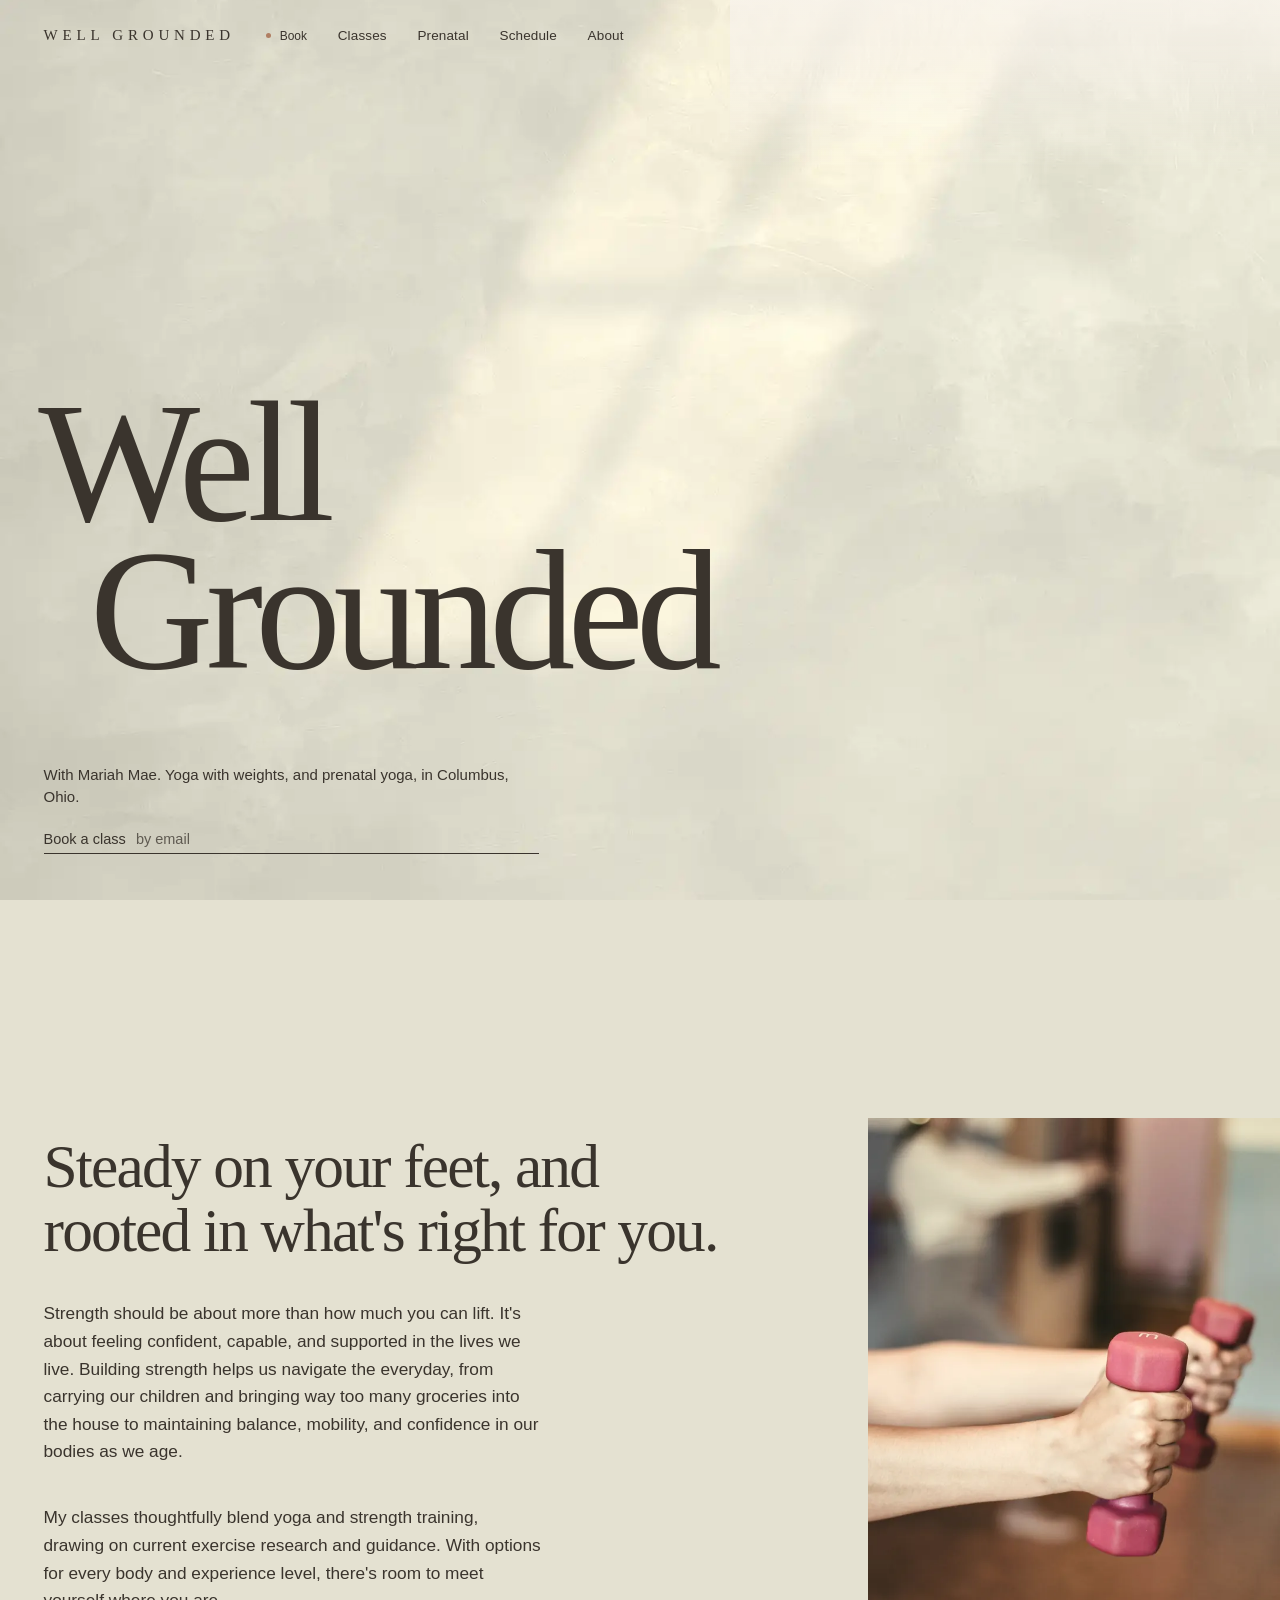
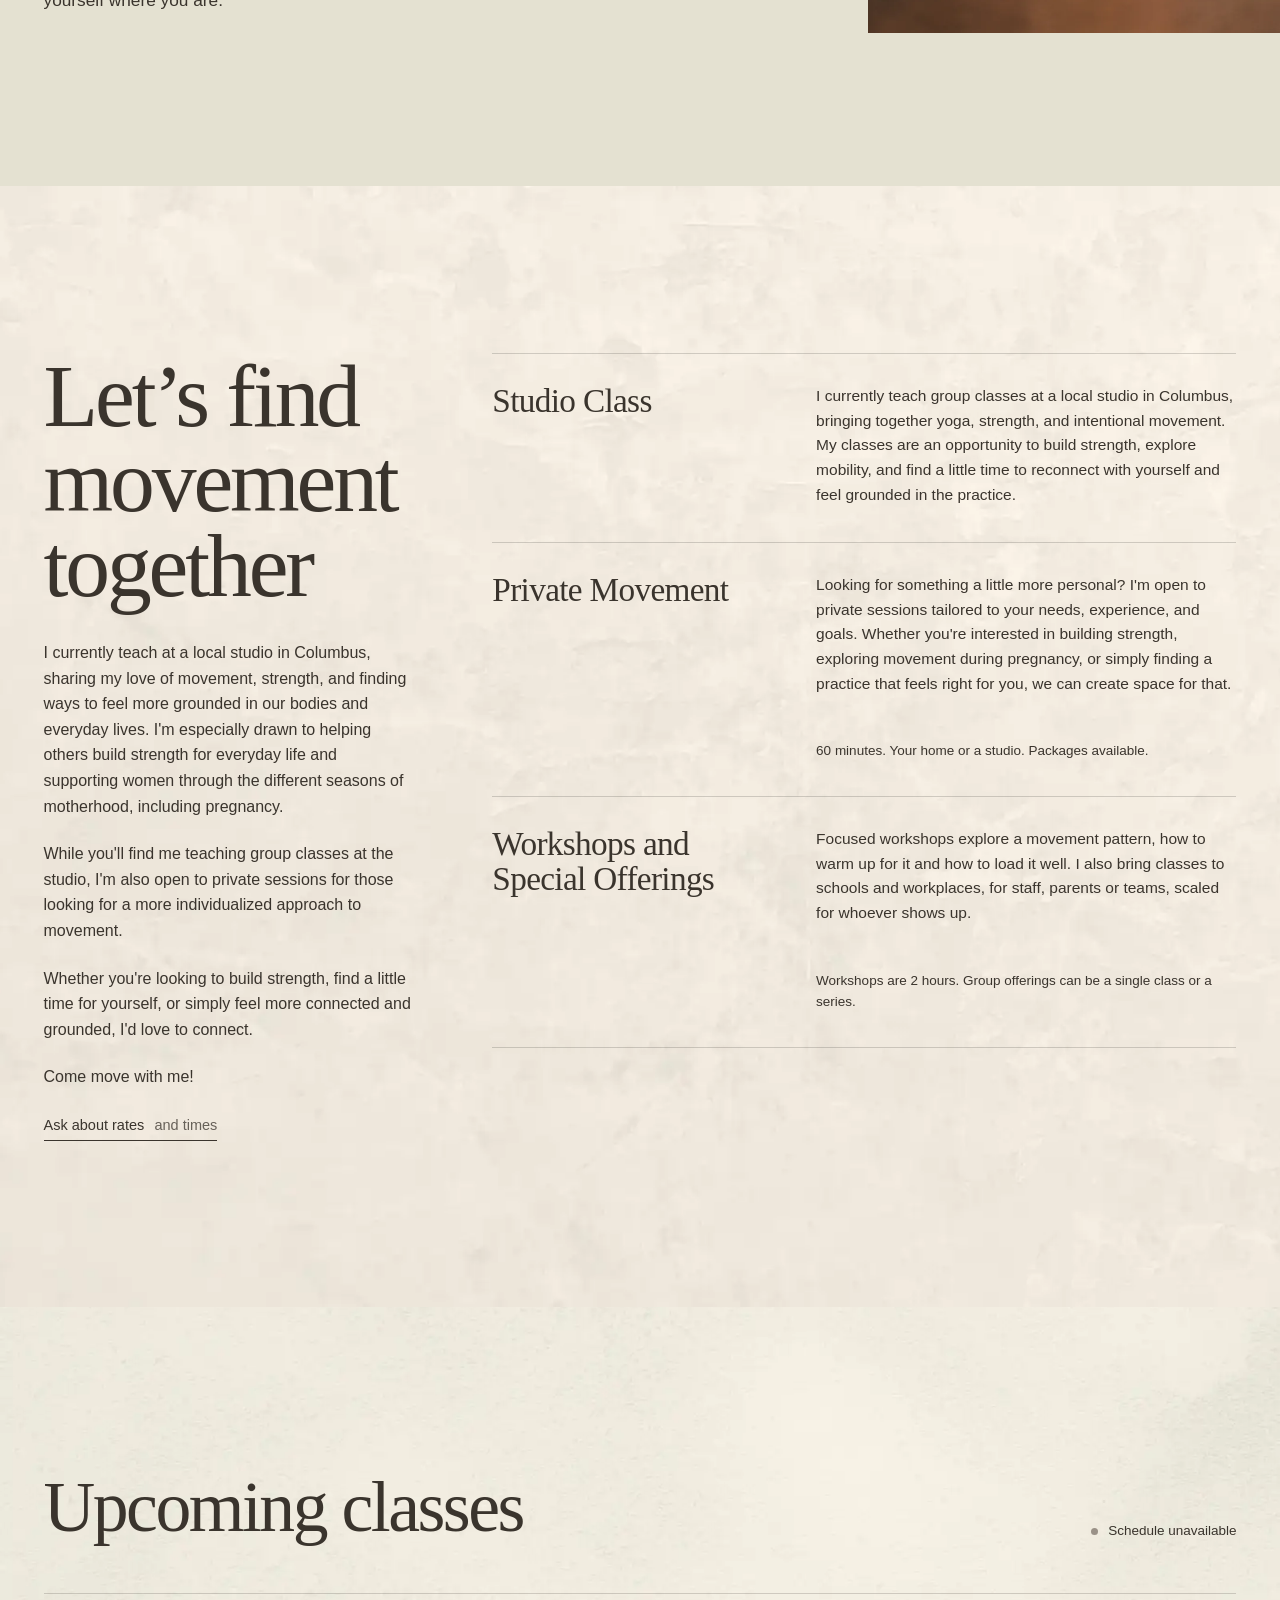
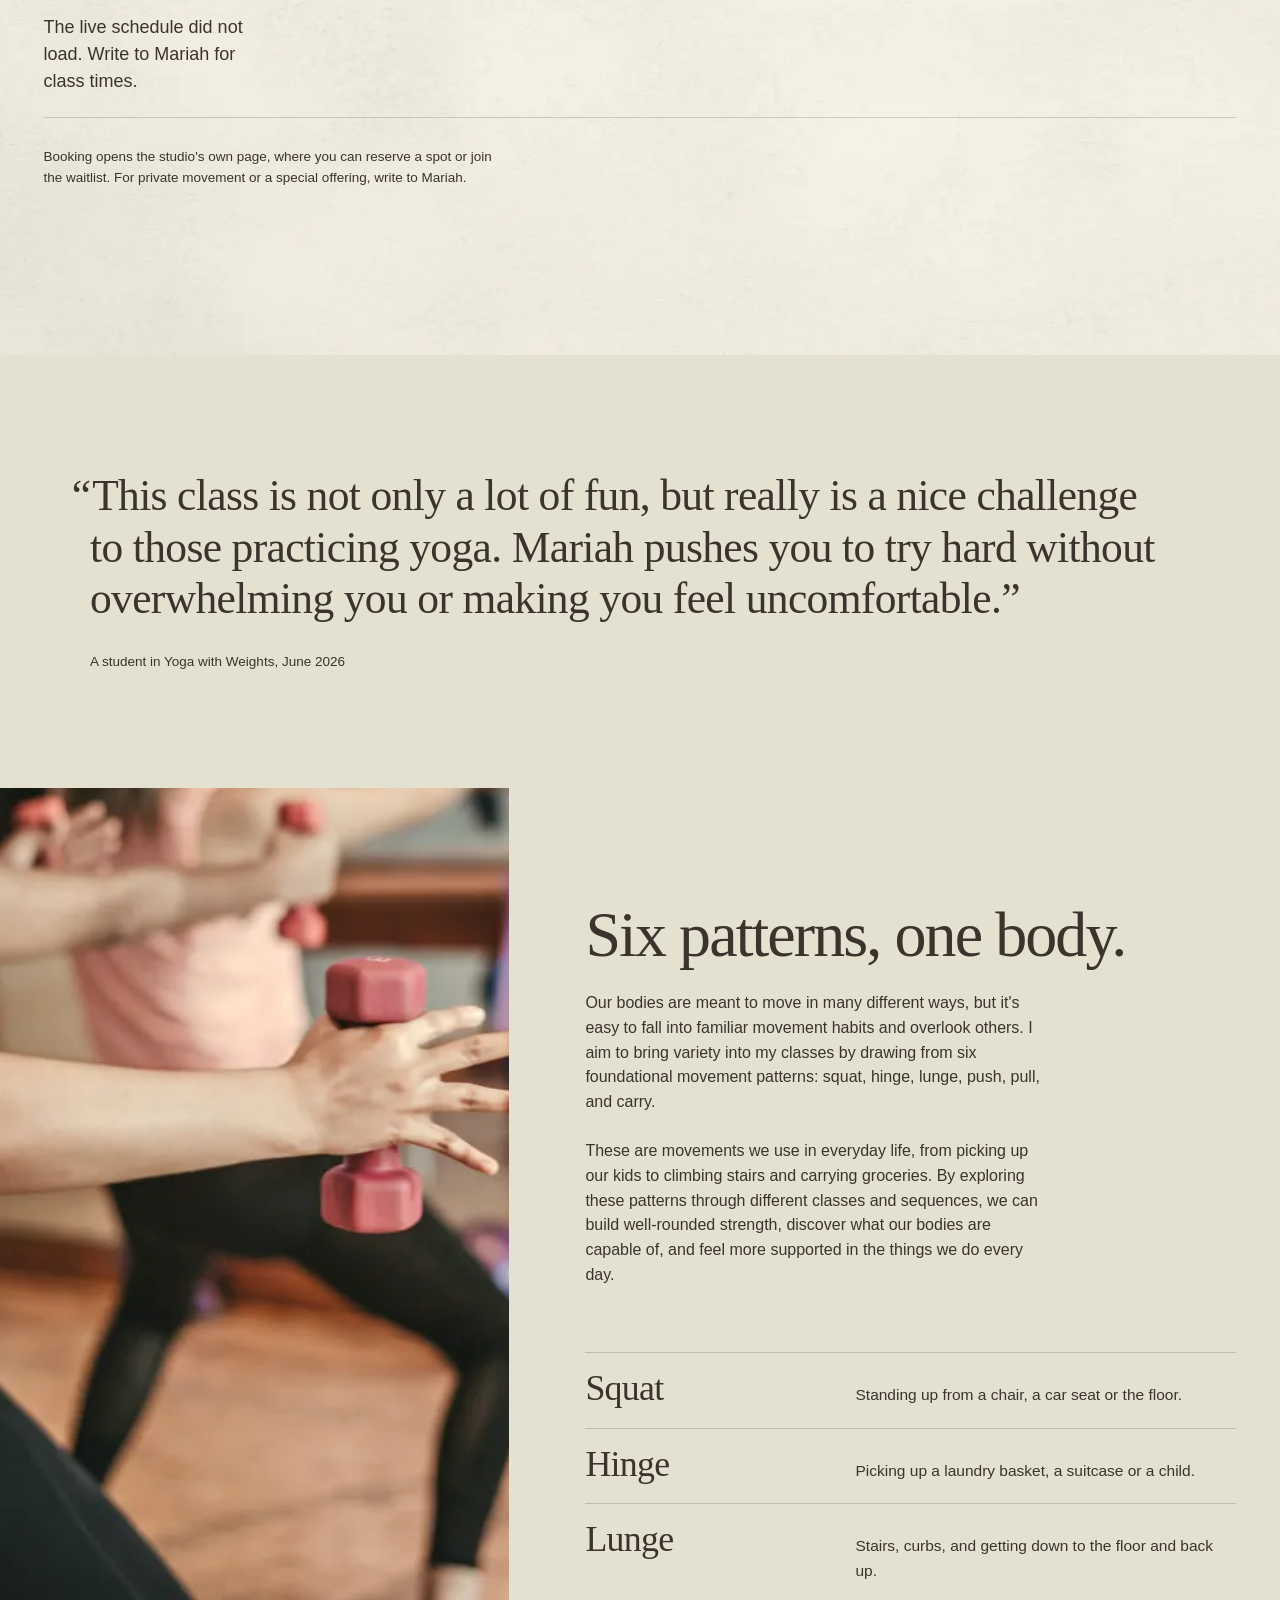
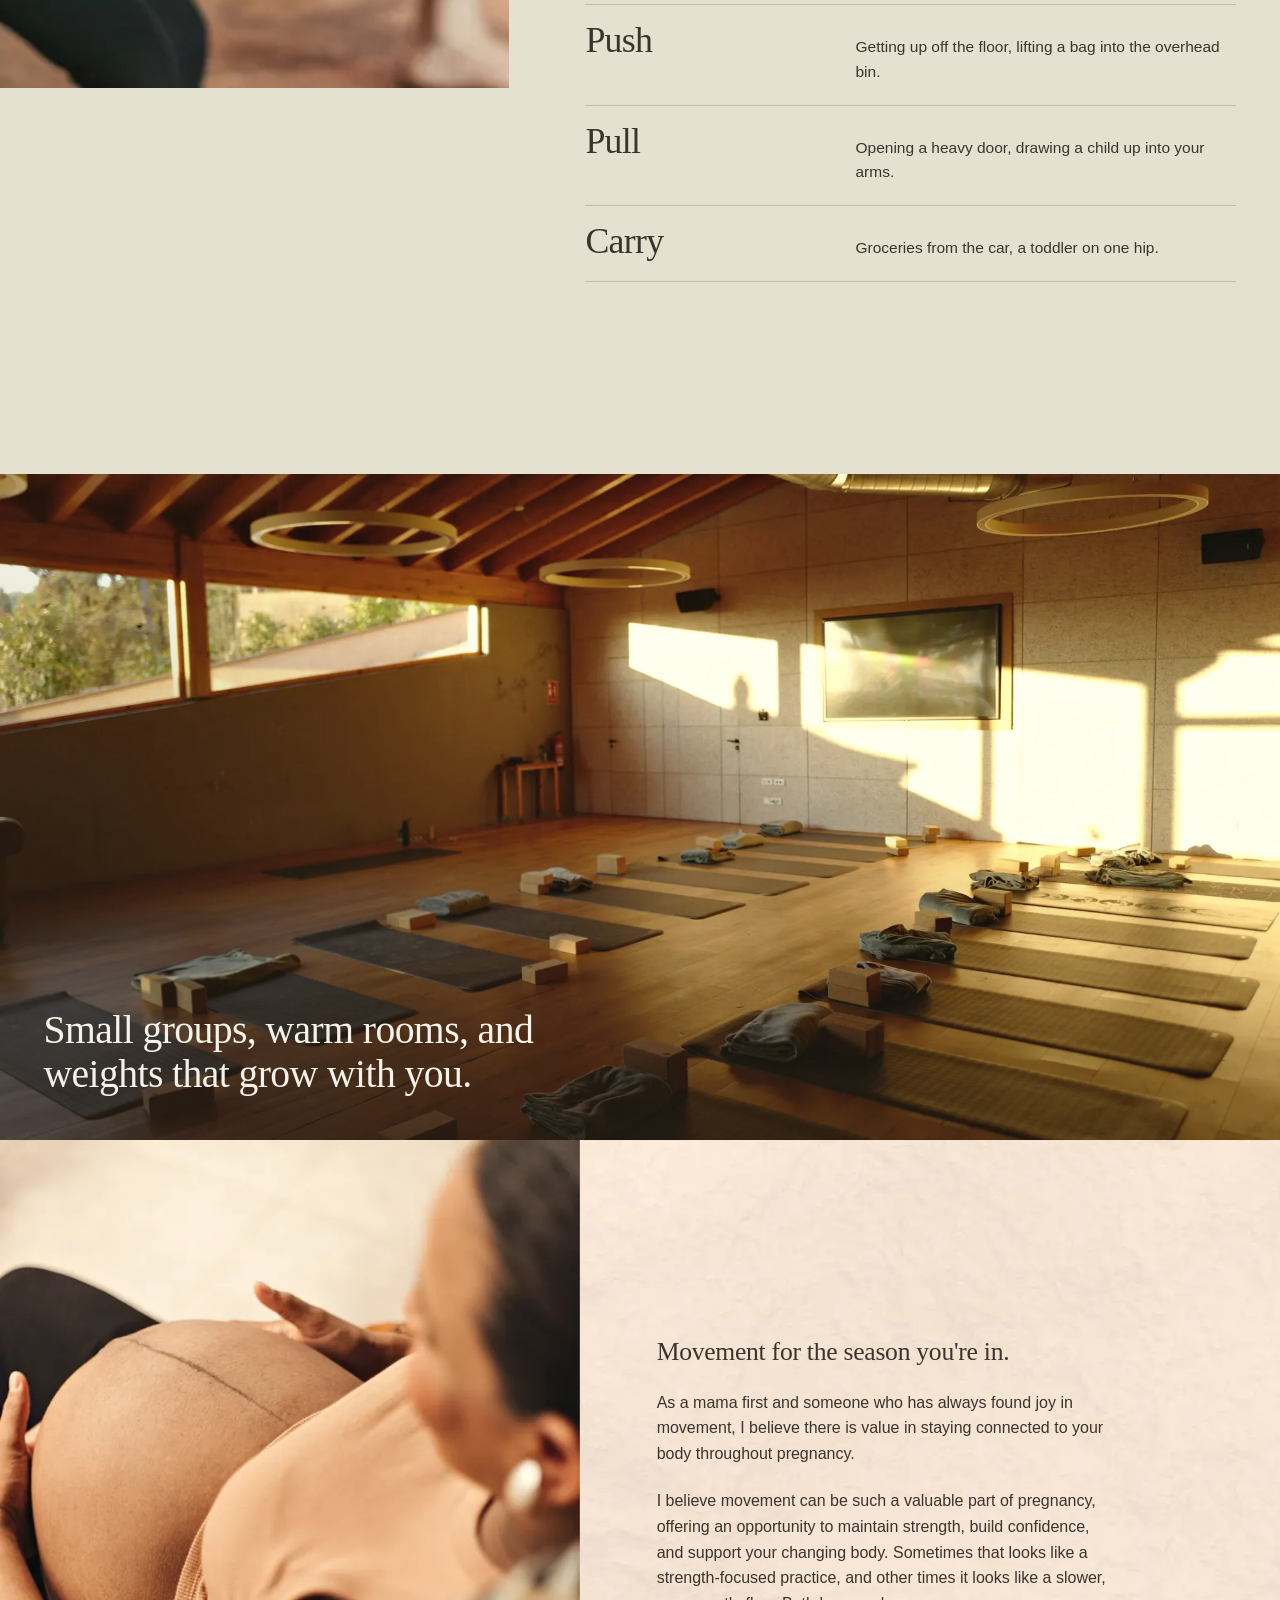
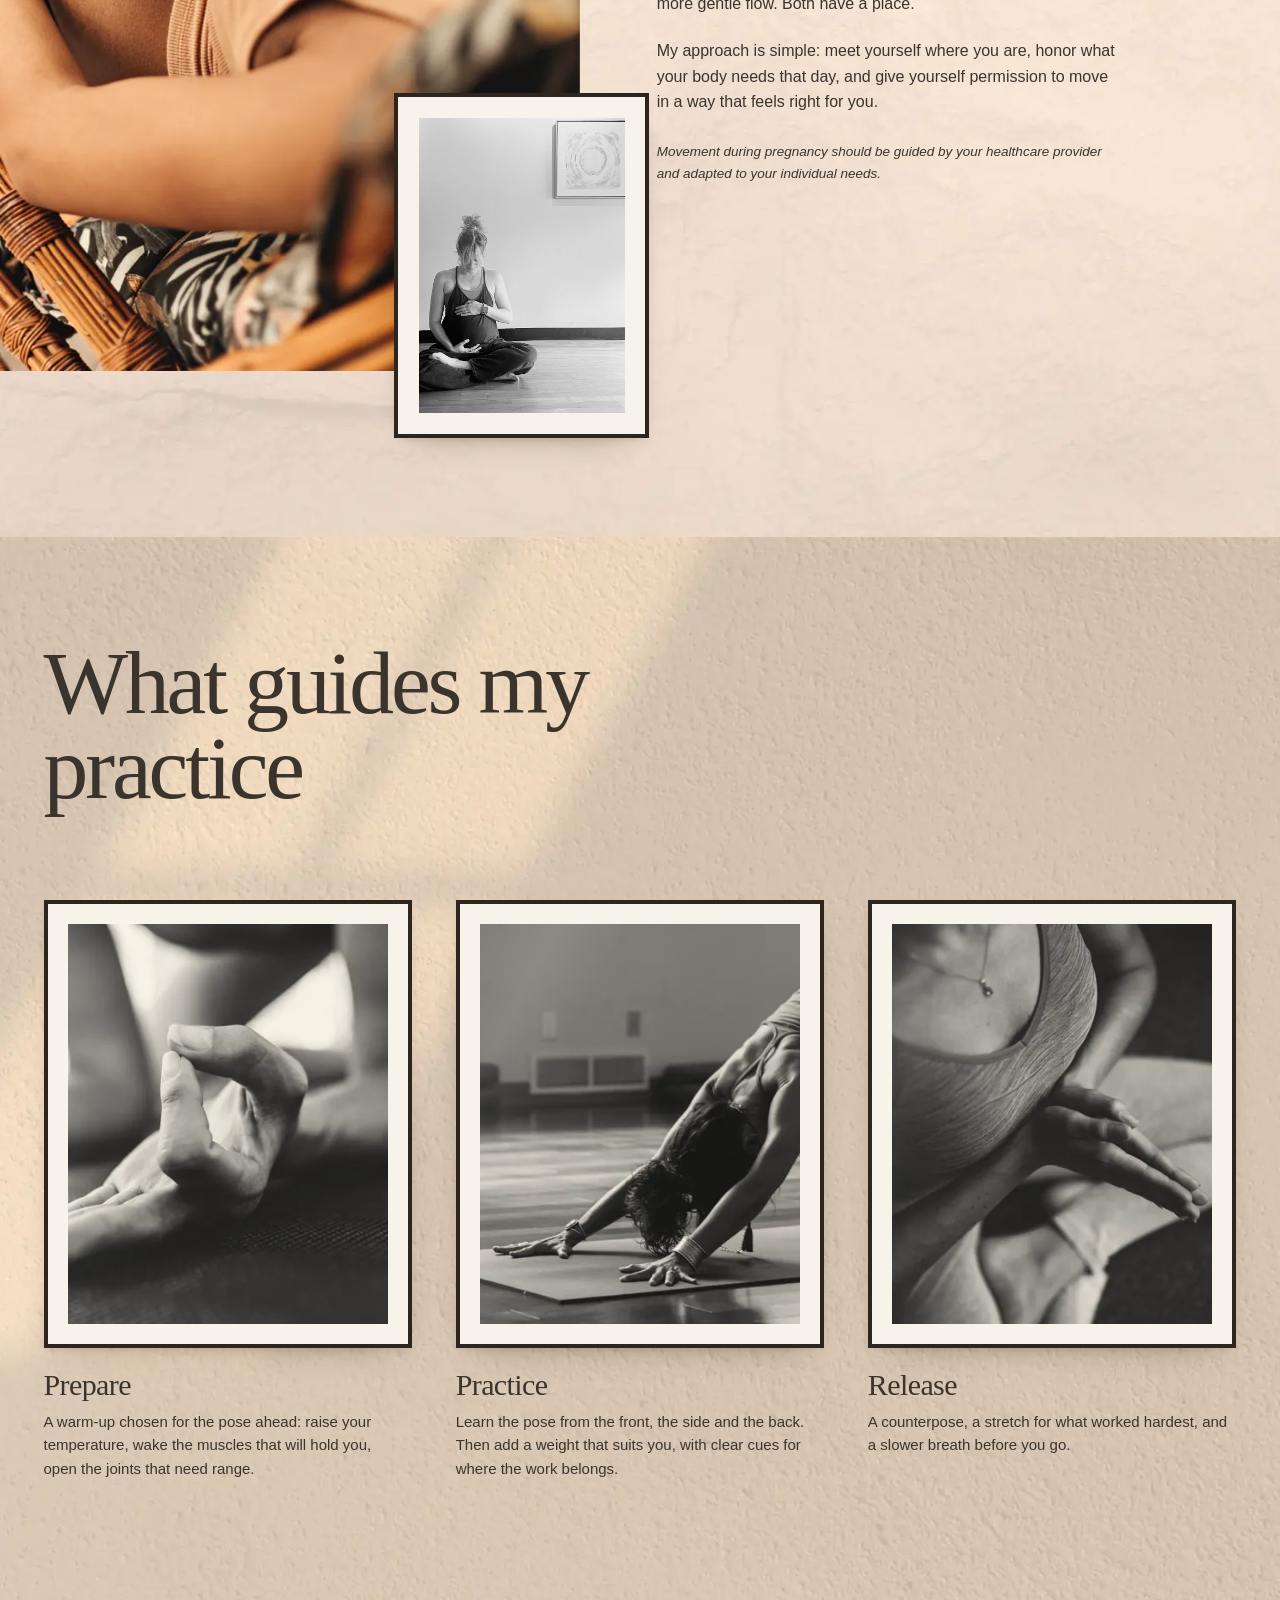
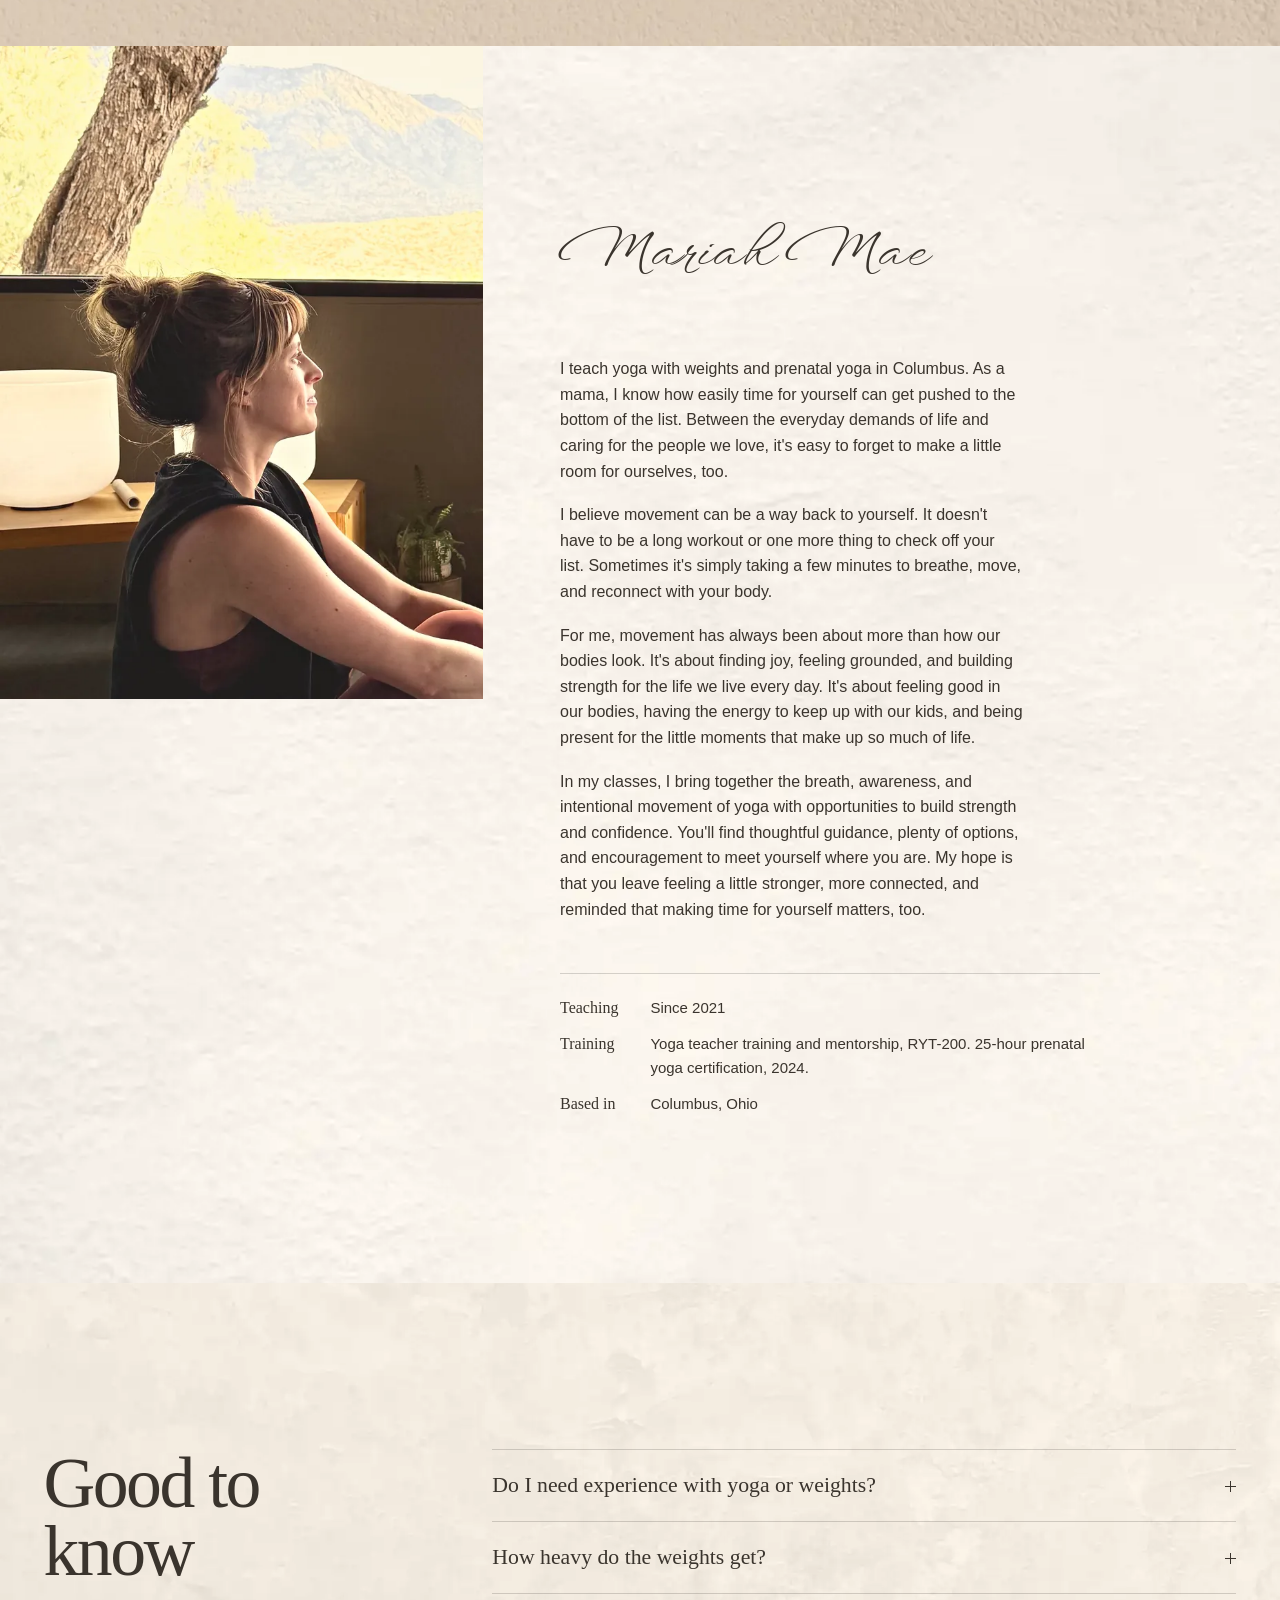
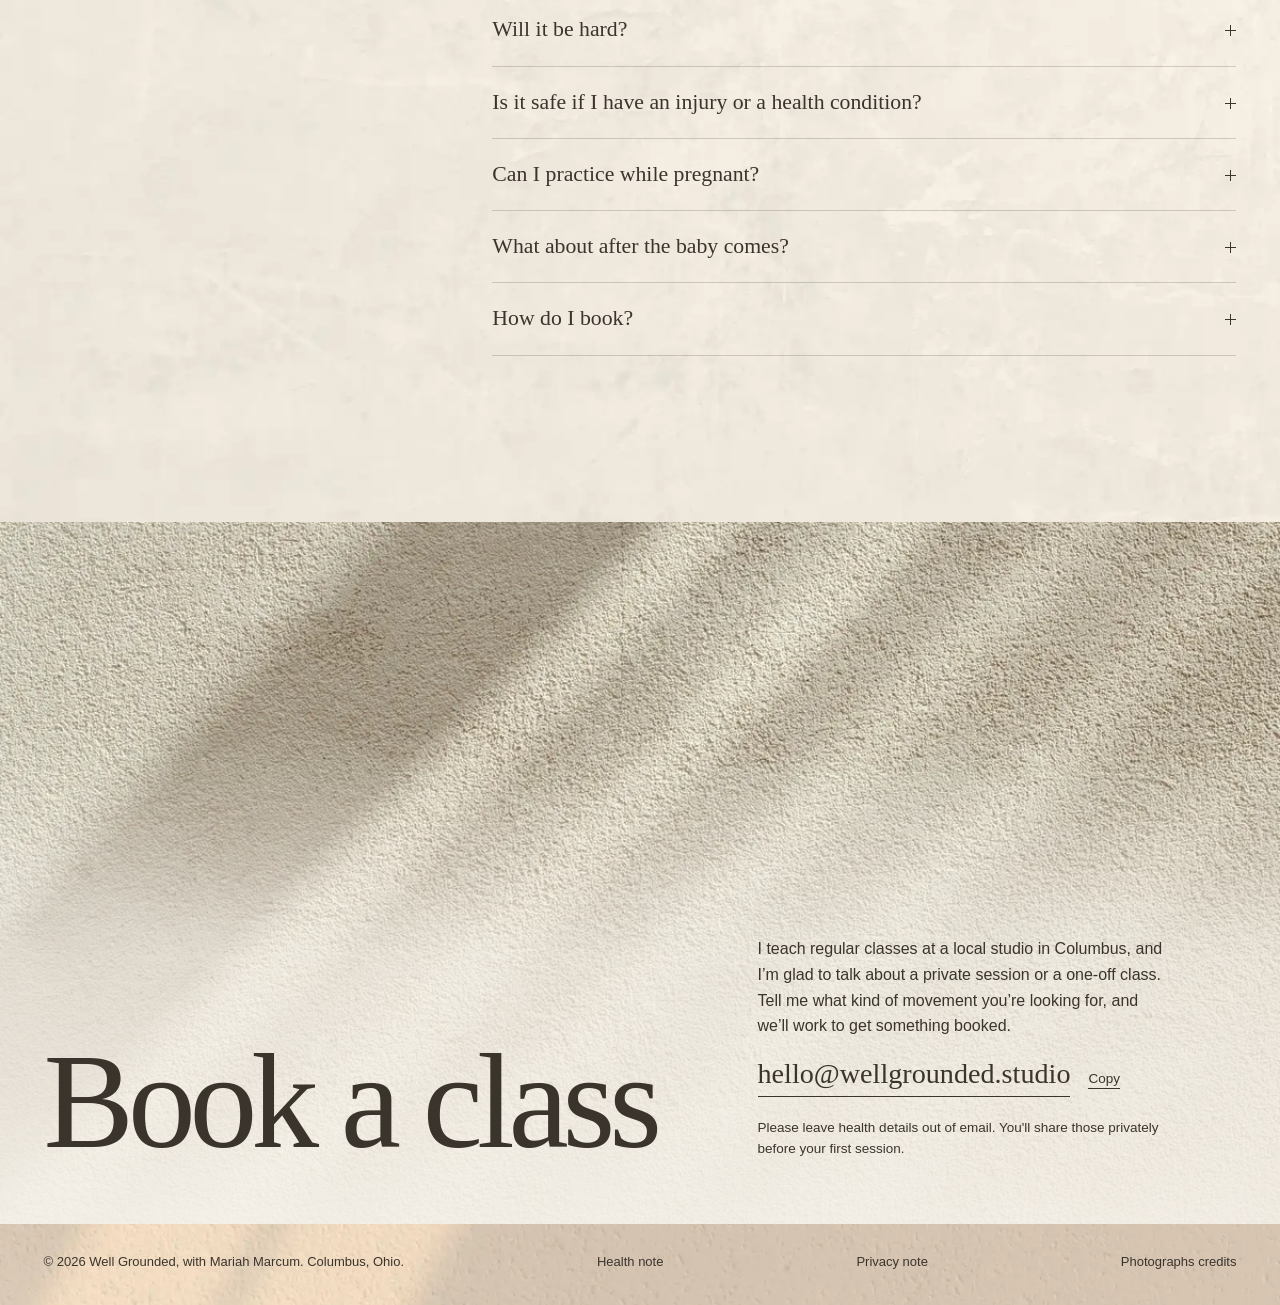
==== commit 842ce0b3: "Update private movement description" ====
--- a/index.html
+++ b/index.html
@@ -66,7 +66,7 @@
       <div class="cside"><h2 id="h-classes" class="rv">Let’s find movement together</h2><p class="rv">I currently teach at a local studio in Columbus, sharing my love of movement, strength, and finding ways to feel more grounded in our bodies and everyday lives. I'm especially drawn to helping others build strength for everyday life and supporting women through the different seasons of motherhood, including pregnancy.</p><p class="rv">While you'll find me teaching group classes at the studio, I'm also open to private sessions for those looking for a more individualized approach to movement.</p><p class="rv">Whether you're looking to build strength, find a little time for yourself, or simply feel more connected and grounded, I'd love to connect.</p><p class="rv"><b>Come move with me!</b></p><p class="rv"><a class="link" href="#book">Ask about rates <span>and times</span></a></p></div>
       <ul class="rows">
       <li class="rv"><h3>Studio Class</h3><p>I currently teach group classes at a local studio in Columbus, bringing together yoga, strength, and intentional movement. My classes are an opportunity to build strength, explore mobility, and find a little time to reconnect with yourself and feel grounded in the practice.</p></li>
-      <li class="rv"><h3>Private Movement</h3><p>A plan built around your body, your history and what you want to be able to do, from getting up off the floor with ease to lifting your kids without thinking about it. Private sessions can also support movement during pregnancy, with your provider's okay.</p><p class="meta">60 minutes. Your home or a studio. Packages available.</p></li>
+      <li class="rv"><h3>Private Movement</h3><p>Looking for something a little more personal? I'm open to private sessions tailored to your needs, experience, and goals. Whether you're interested in building strength, exploring movement during pregnancy, or simply finding a practice that feels right for you, we can create space for that.</p><p class="meta">60 minutes. Your home or a studio. Packages available.</p></li>
       <li class="rv"><h3>Workshops and Special Offerings</h3><p>Focused workshops explore a movement pattern, how to warm up for it and how to load it well. I also bring classes to schools and workplaces, for staff, parents or teams, scaled for whoever shows up.</p><p class="meta">Workshops are 2 hours. Group offerings can be a single class or a series.</p></li>
       </ul>
     </div>
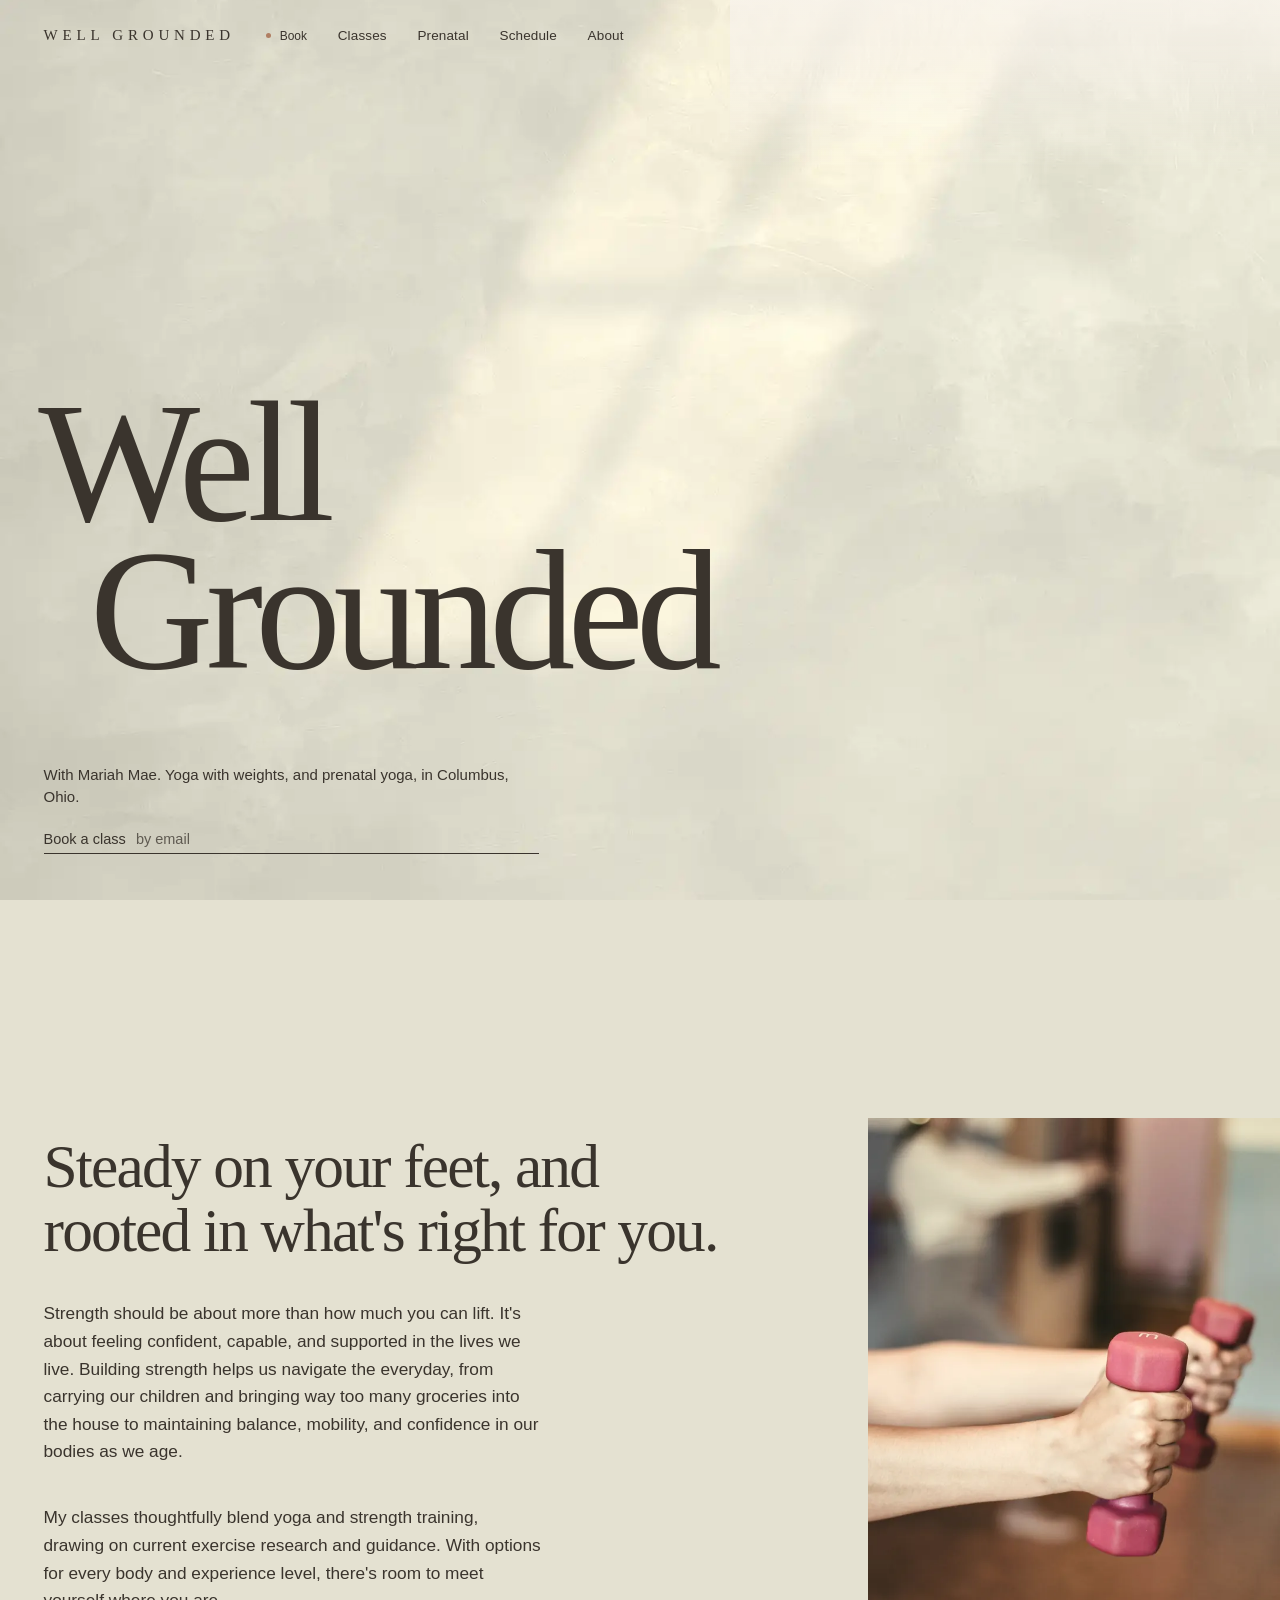
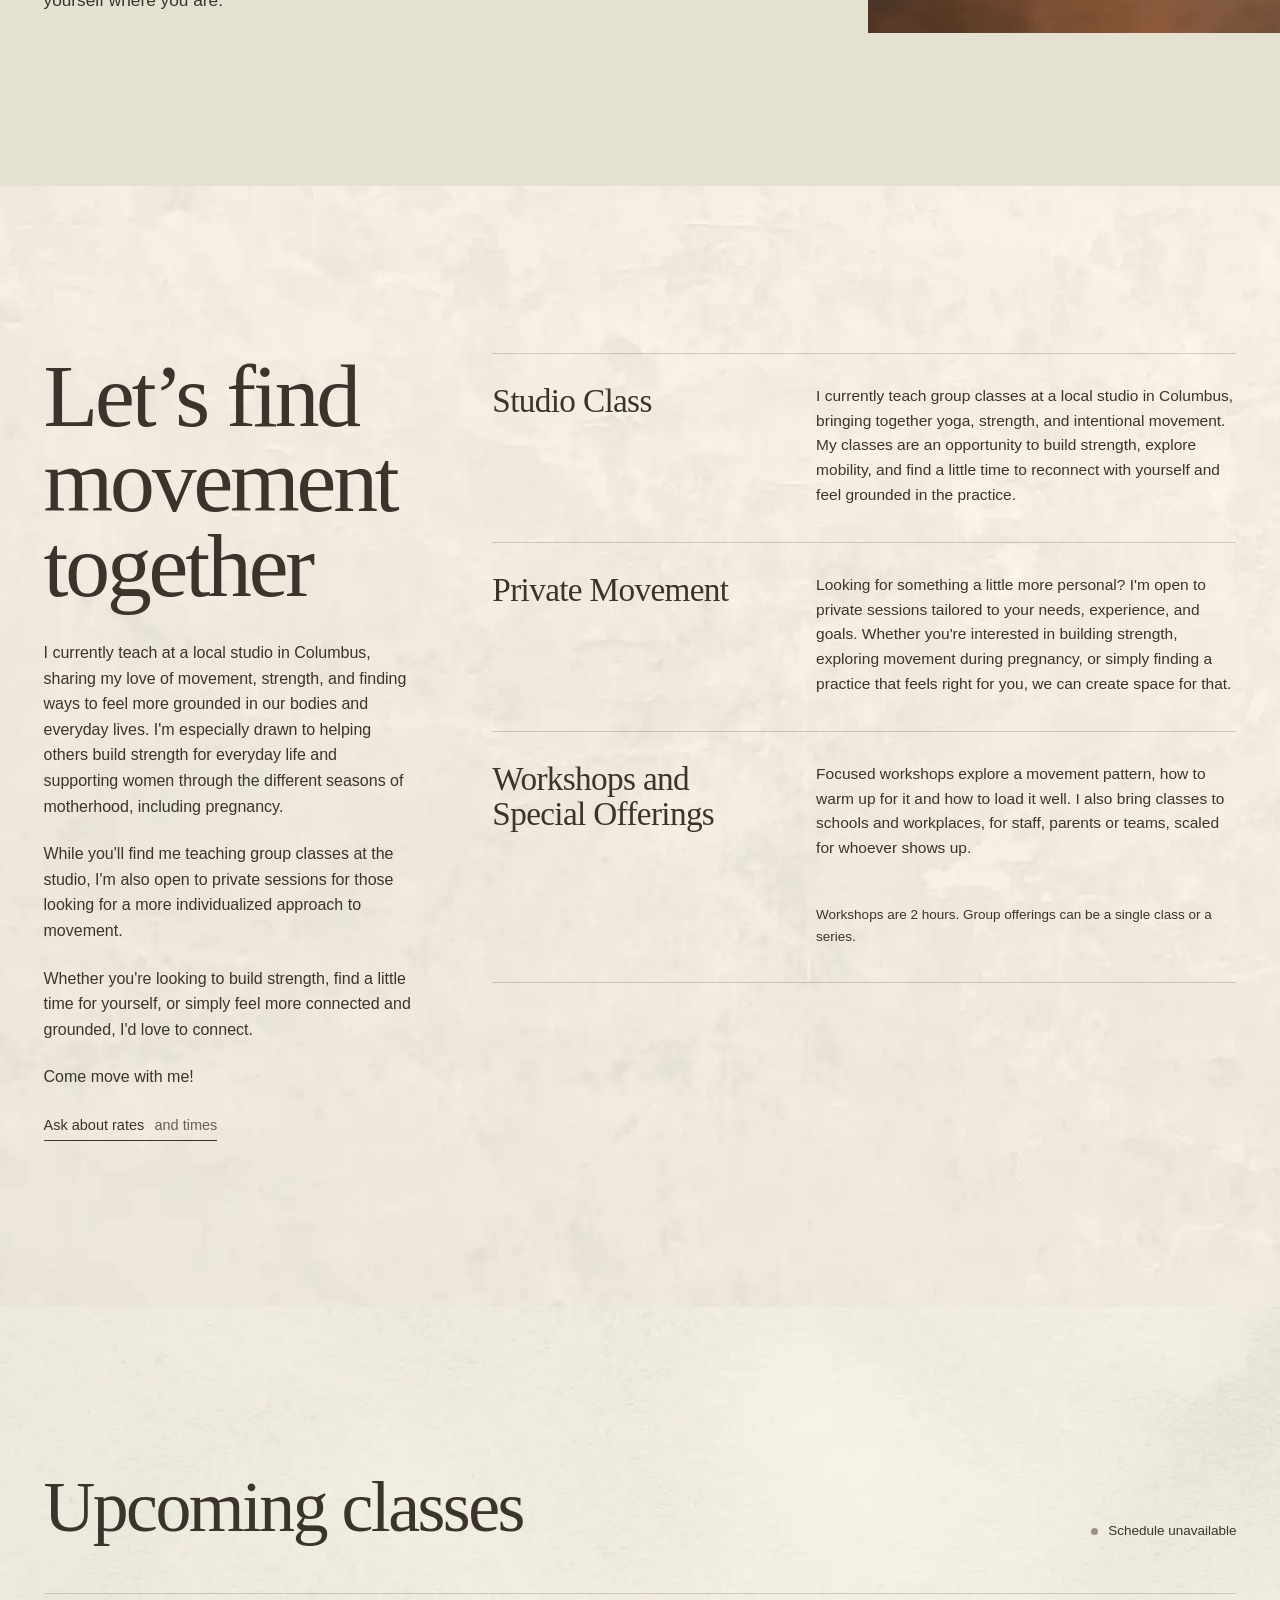
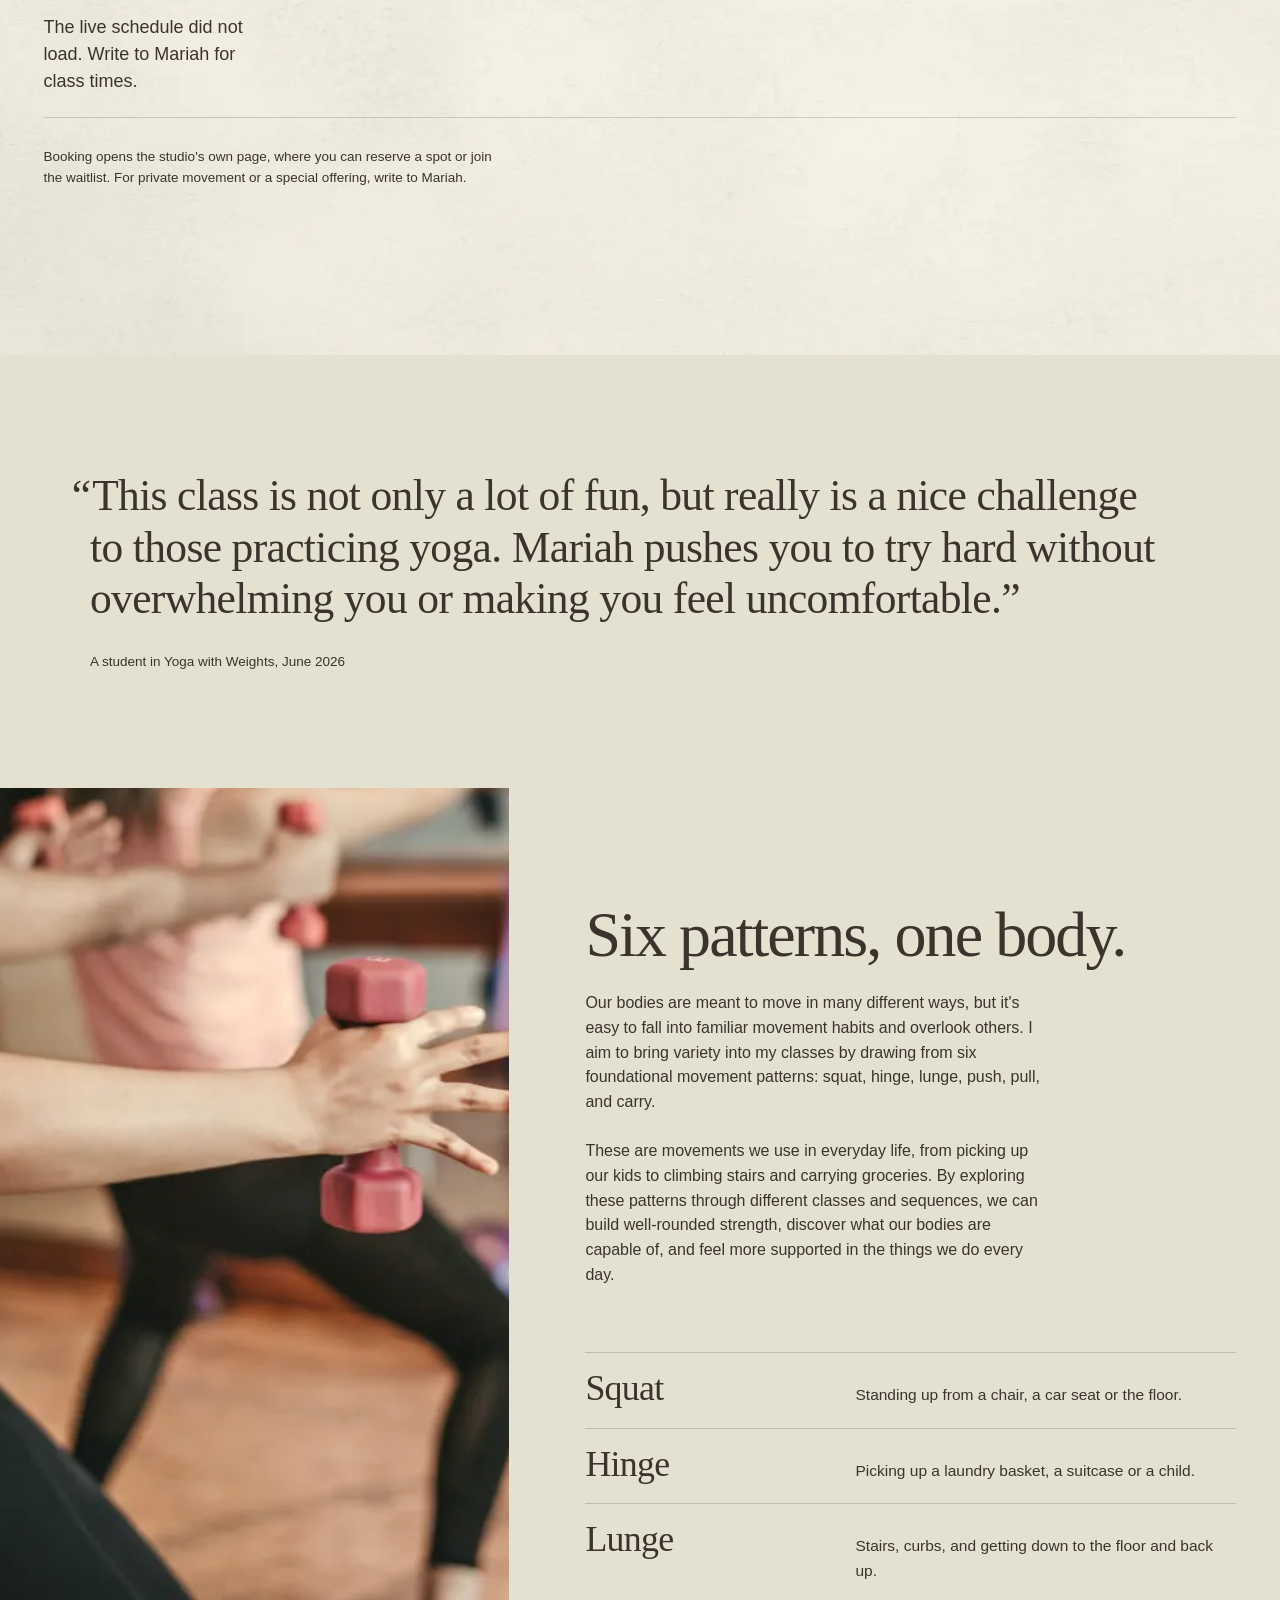
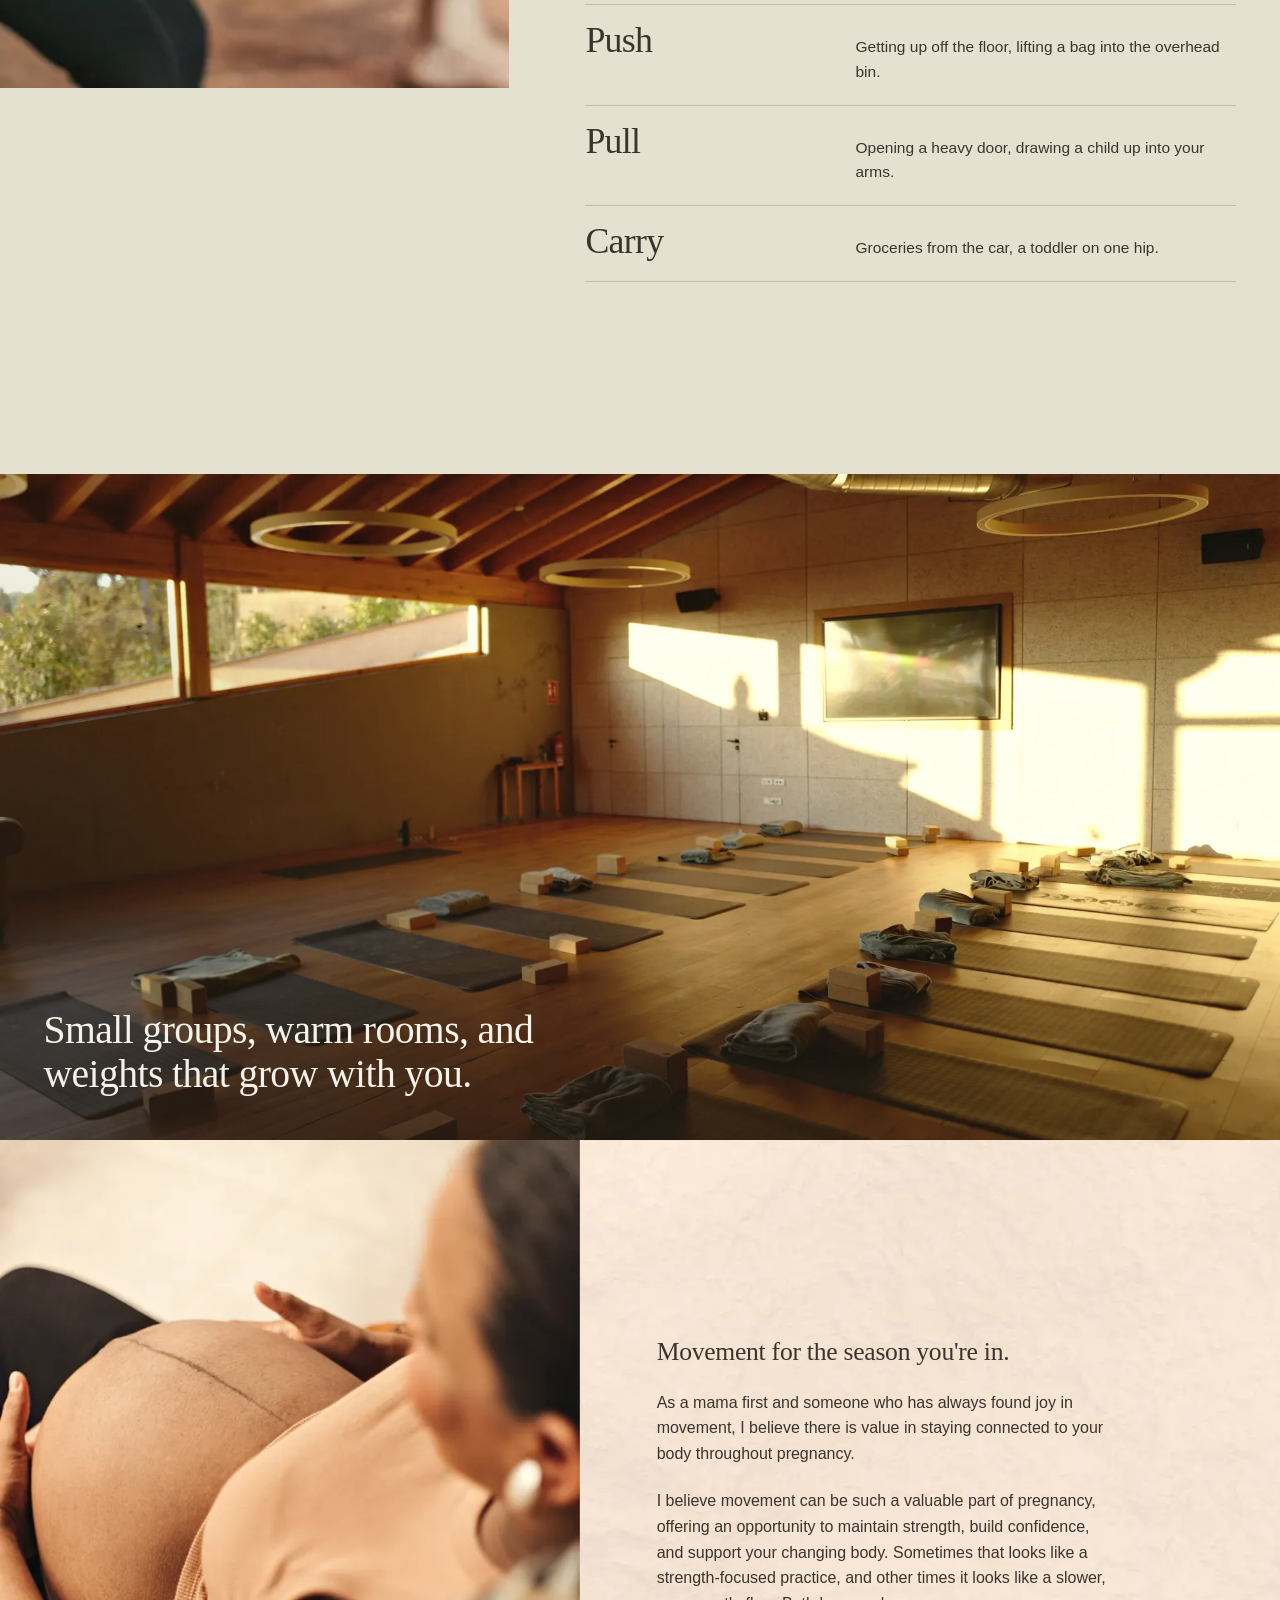
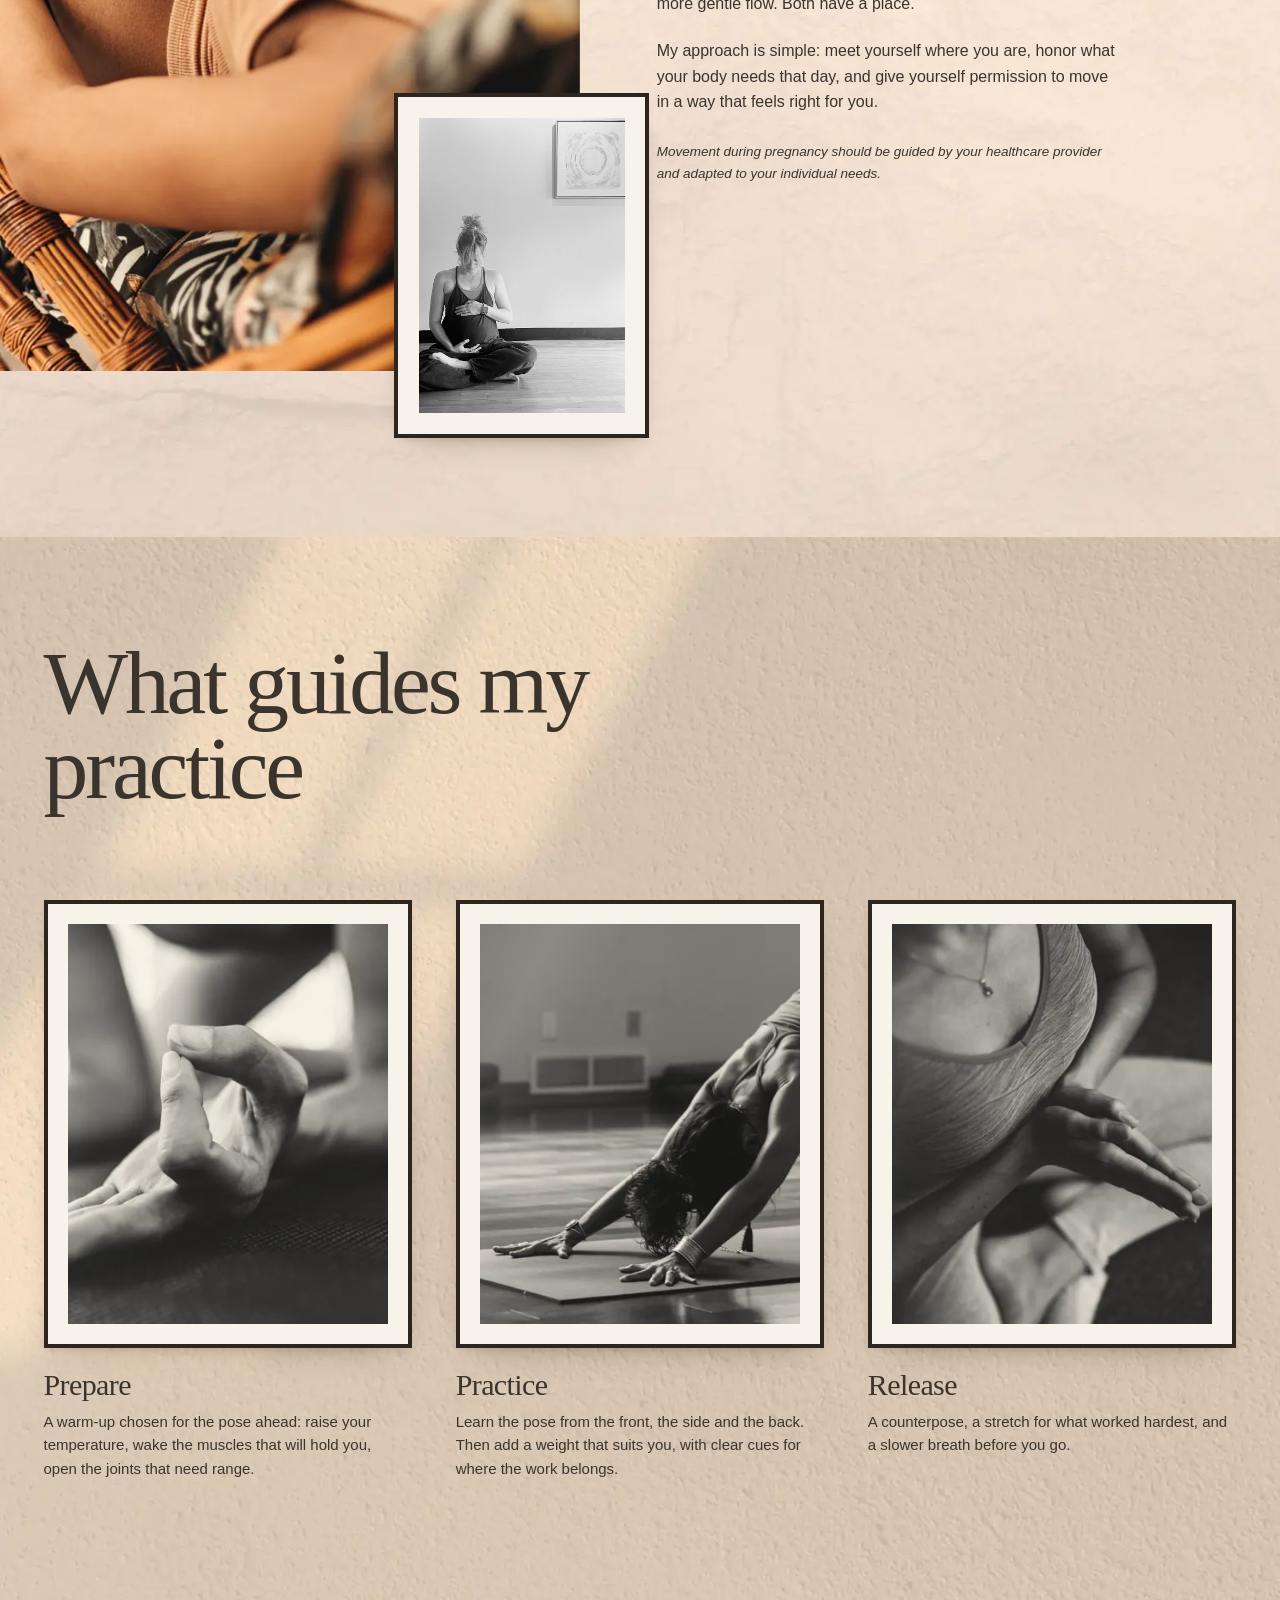
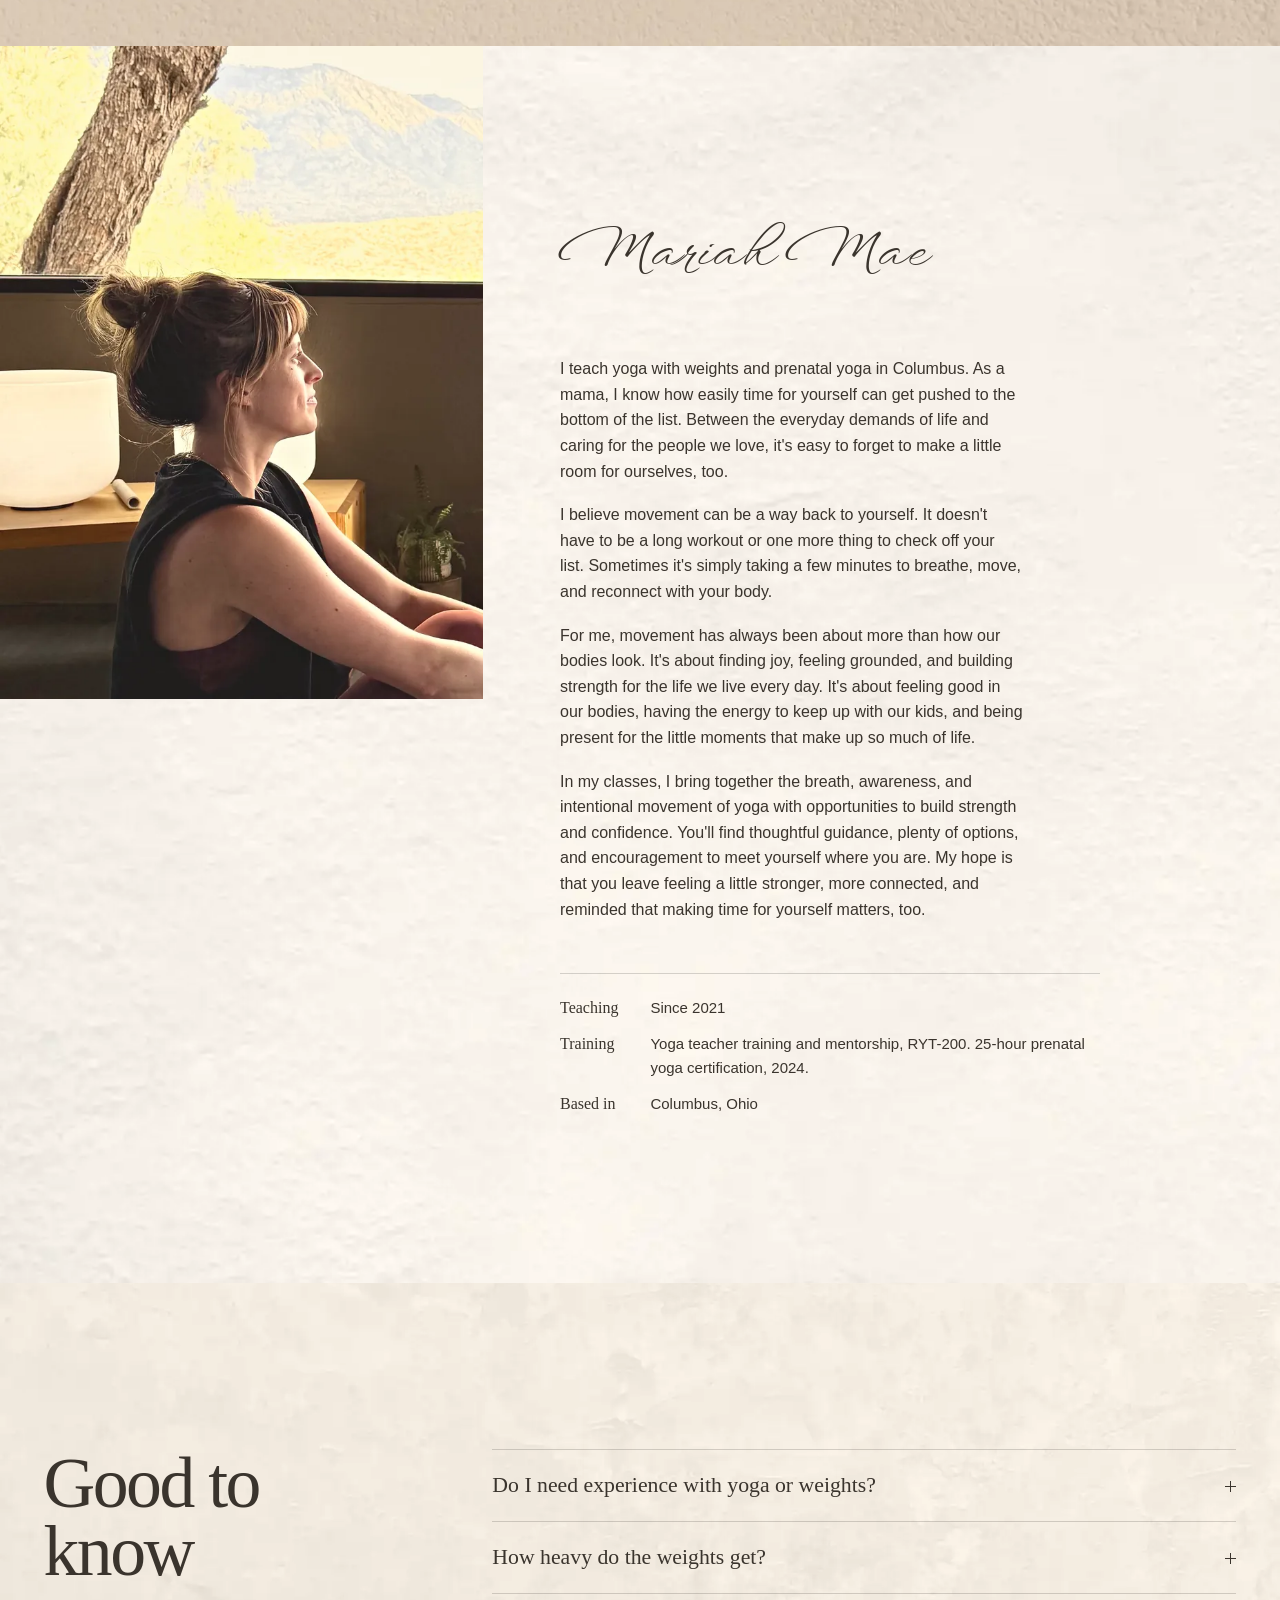
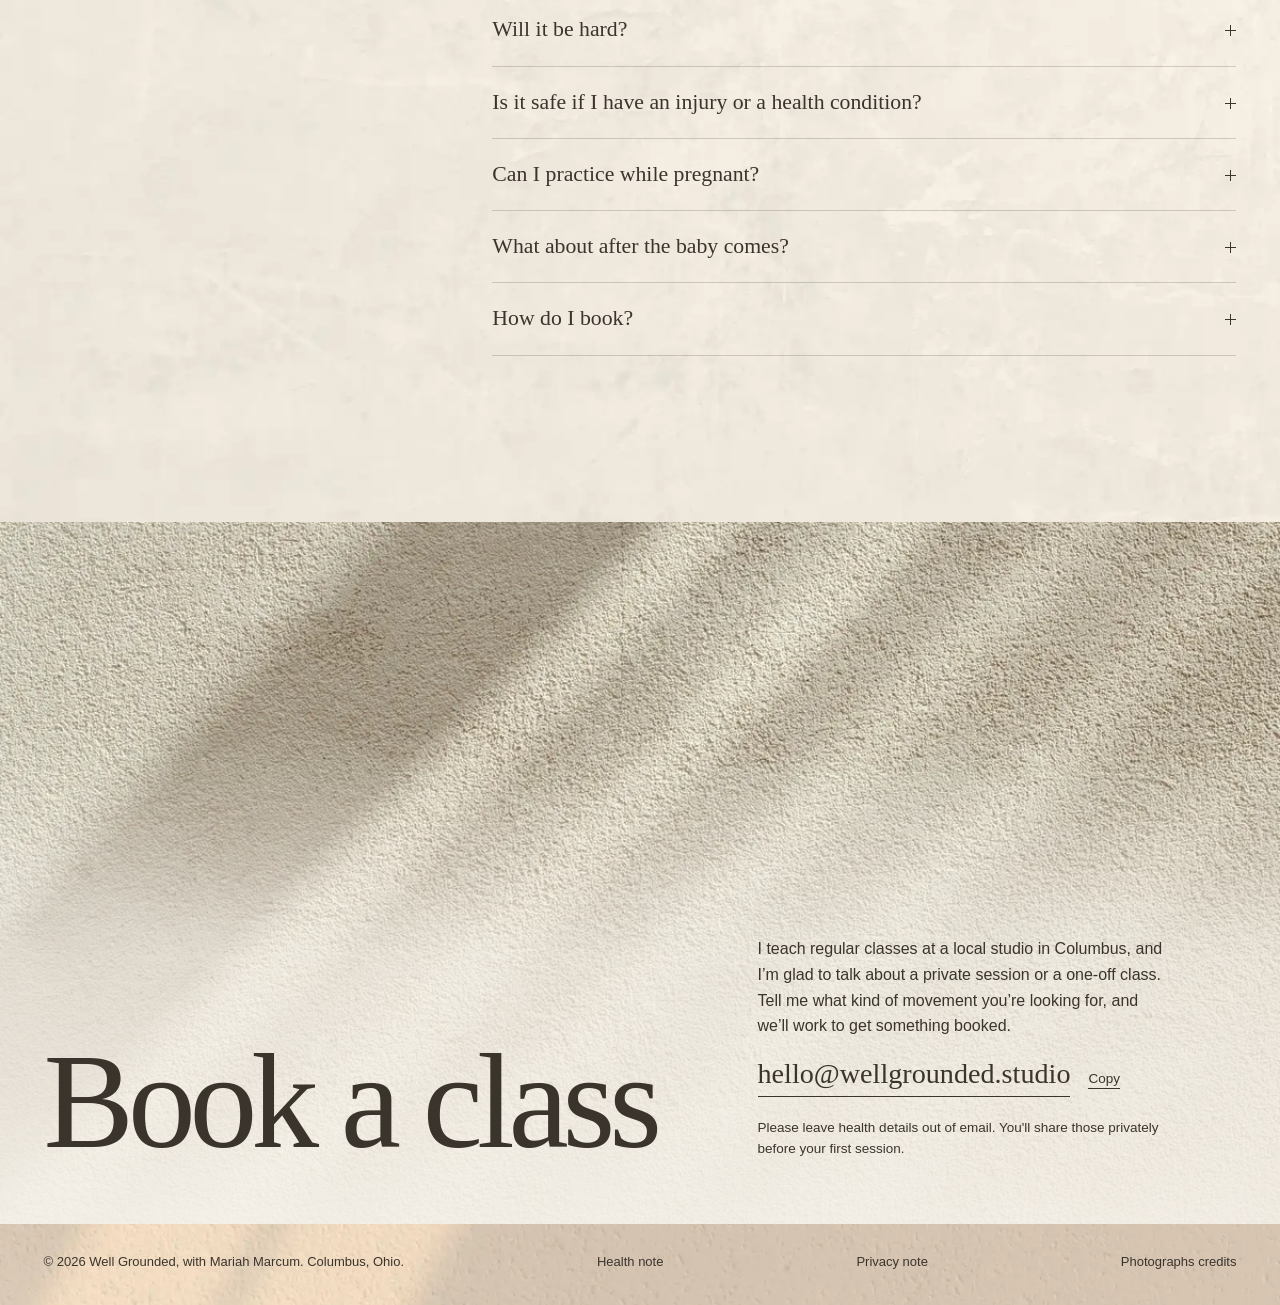
==== commit 2d055efa: "Remove private movement session note" ====
--- a/index.html
+++ b/index.html
@@ -66,7 +66,7 @@
       <div class="cside"><h2 id="h-classes" class="rv">Let’s find movement together</h2><p class="rv">I currently teach at a local studio in Columbus, sharing my love of movement, strength, and finding ways to feel more grounded in our bodies and everyday lives. I'm especially drawn to helping others build strength for everyday life and supporting women through the different seasons of motherhood, including pregnancy.</p><p class="rv">While you'll find me teaching group classes at the studio, I'm also open to private sessions for those looking for a more individualized approach to movement.</p><p class="rv">Whether you're looking to build strength, find a little time for yourself, or simply feel more connected and grounded, I'd love to connect.</p><p class="rv"><b>Come move with me!</b></p><p class="rv"><a class="link" href="#book">Ask about rates <span>and times</span></a></p></div>
       <ul class="rows">
       <li class="rv"><h3>Studio Class</h3><p>I currently teach group classes at a local studio in Columbus, bringing together yoga, strength, and intentional movement. My classes are an opportunity to build strength, explore mobility, and find a little time to reconnect with yourself and feel grounded in the practice.</p></li>
-      <li class="rv"><h3>Private Movement</h3><p>Looking for something a little more personal? I'm open to private sessions tailored to your needs, experience, and goals. Whether you're interested in building strength, exploring movement during pregnancy, or simply finding a practice that feels right for you, we can create space for that.</p><p class="meta">60 minutes. Your home or a studio. Packages available.</p></li>
+      <li class="rv"><h3>Private Movement</h3><p>Looking for something a little more personal? I'm open to private sessions tailored to your needs, experience, and goals. Whether you're interested in building strength, exploring movement during pregnancy, or simply finding a practice that feels right for you, we can create space for that.</p></li>
       <li class="rv"><h3>Workshops and Special Offerings</h3><p>Focused workshops explore a movement pattern, how to warm up for it and how to load it well. I also bring classes to schools and workplaces, for staff, parents or teams, scaled for whoever shows up.</p><p class="meta">Workshops are 2 hours. Group offerings can be a single class or a series.</p></li>
       </ul>
     </div>
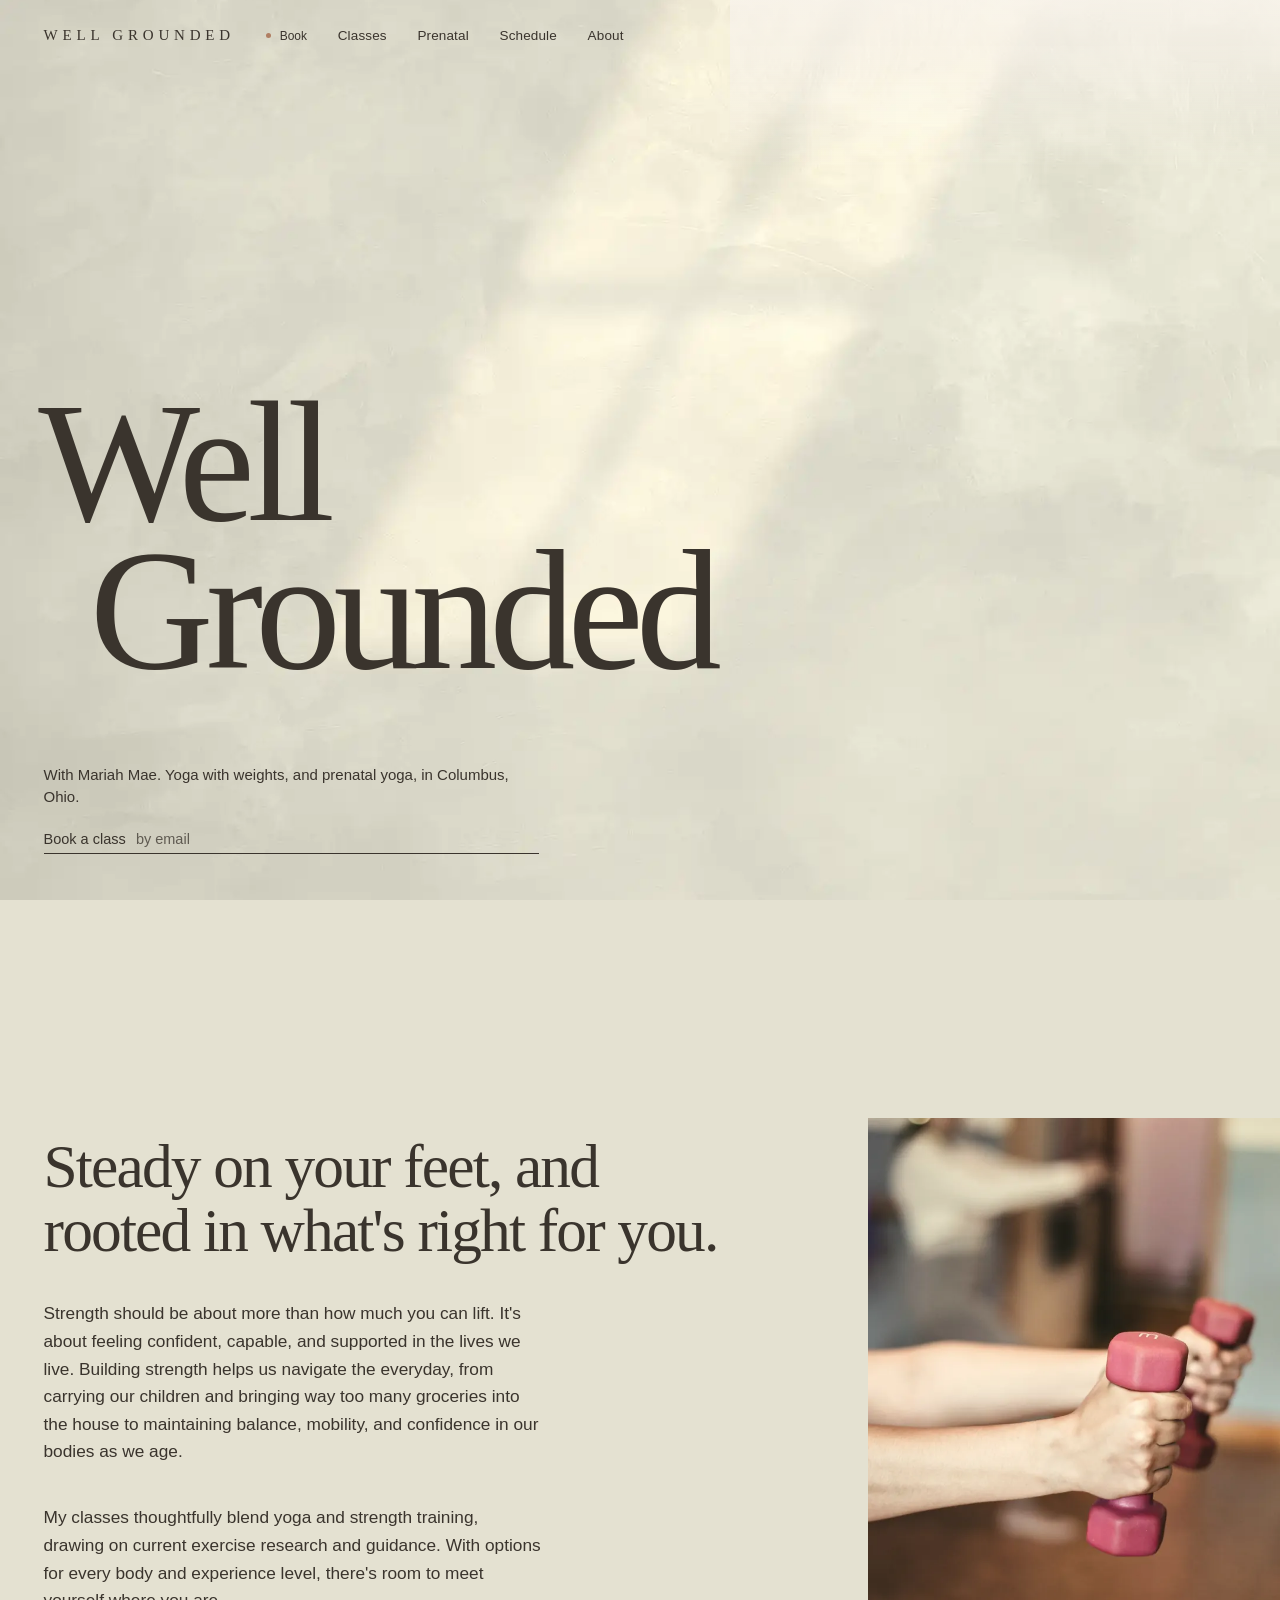
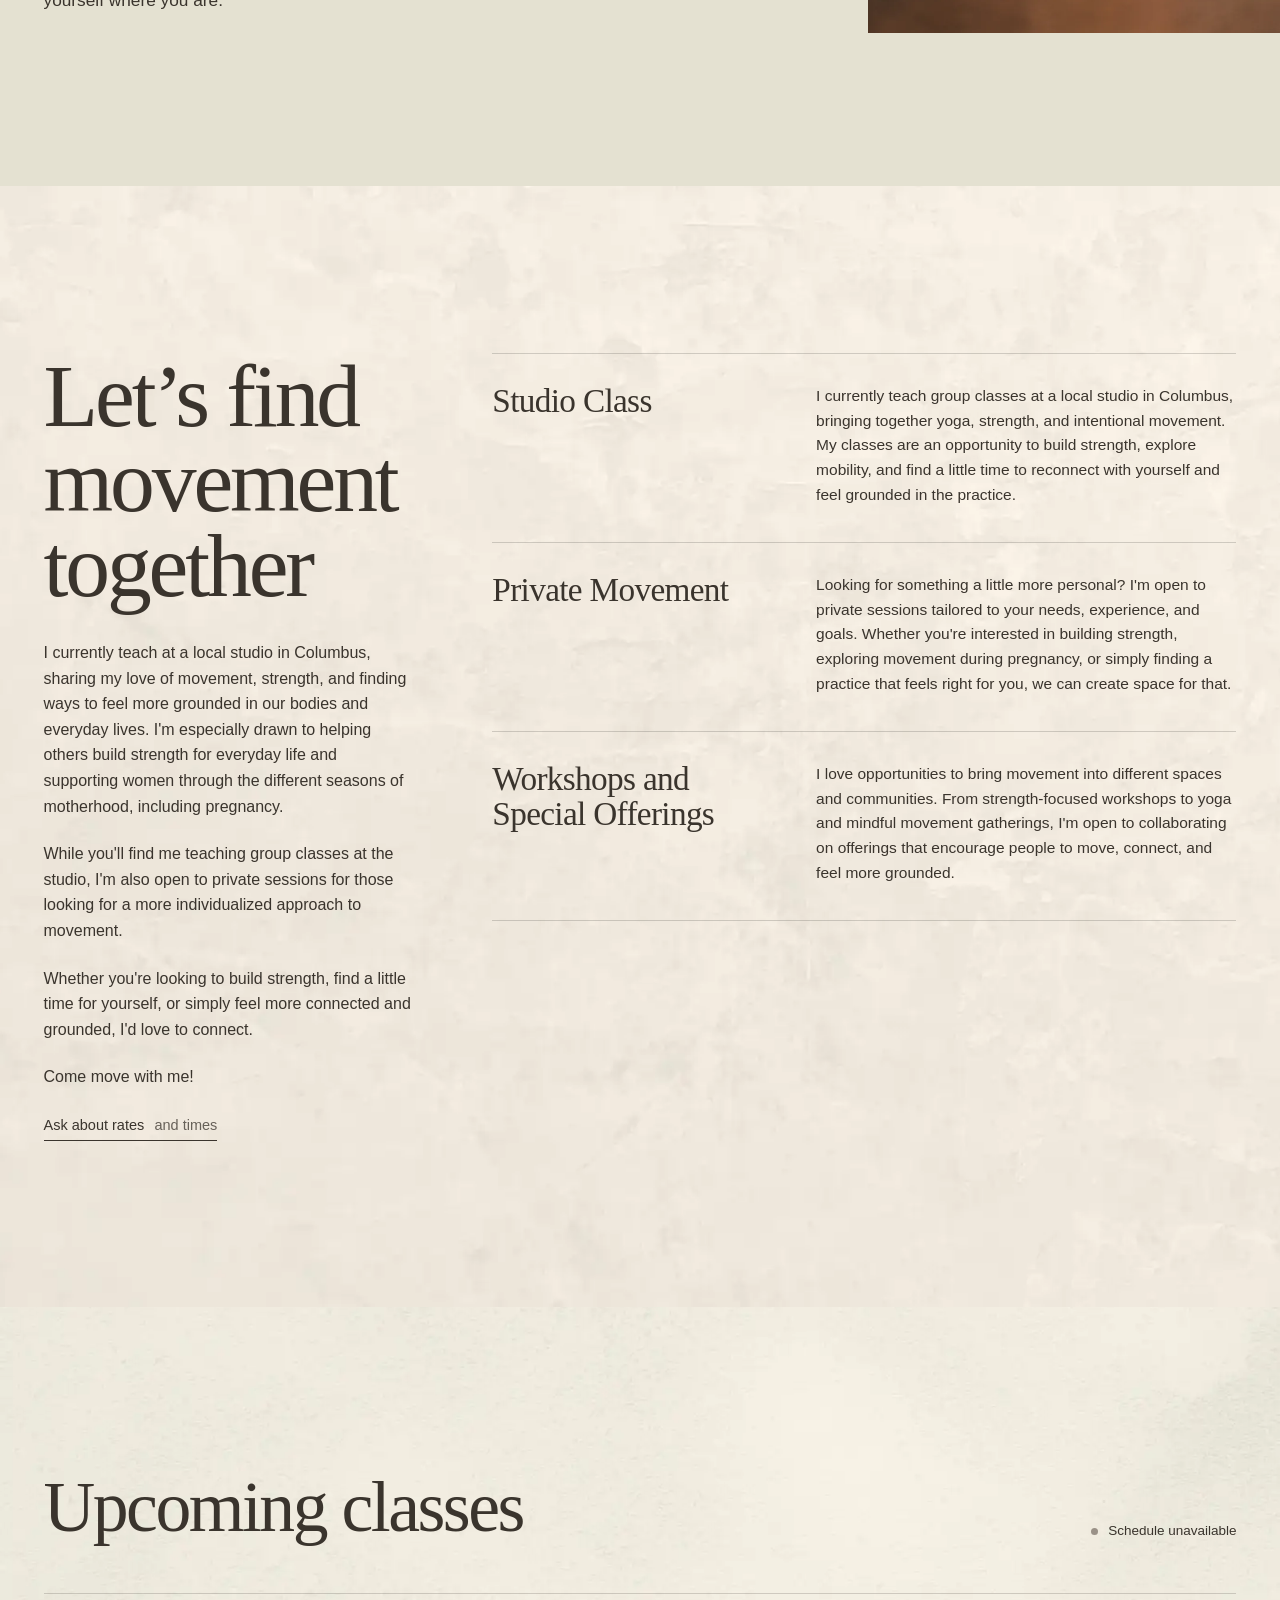
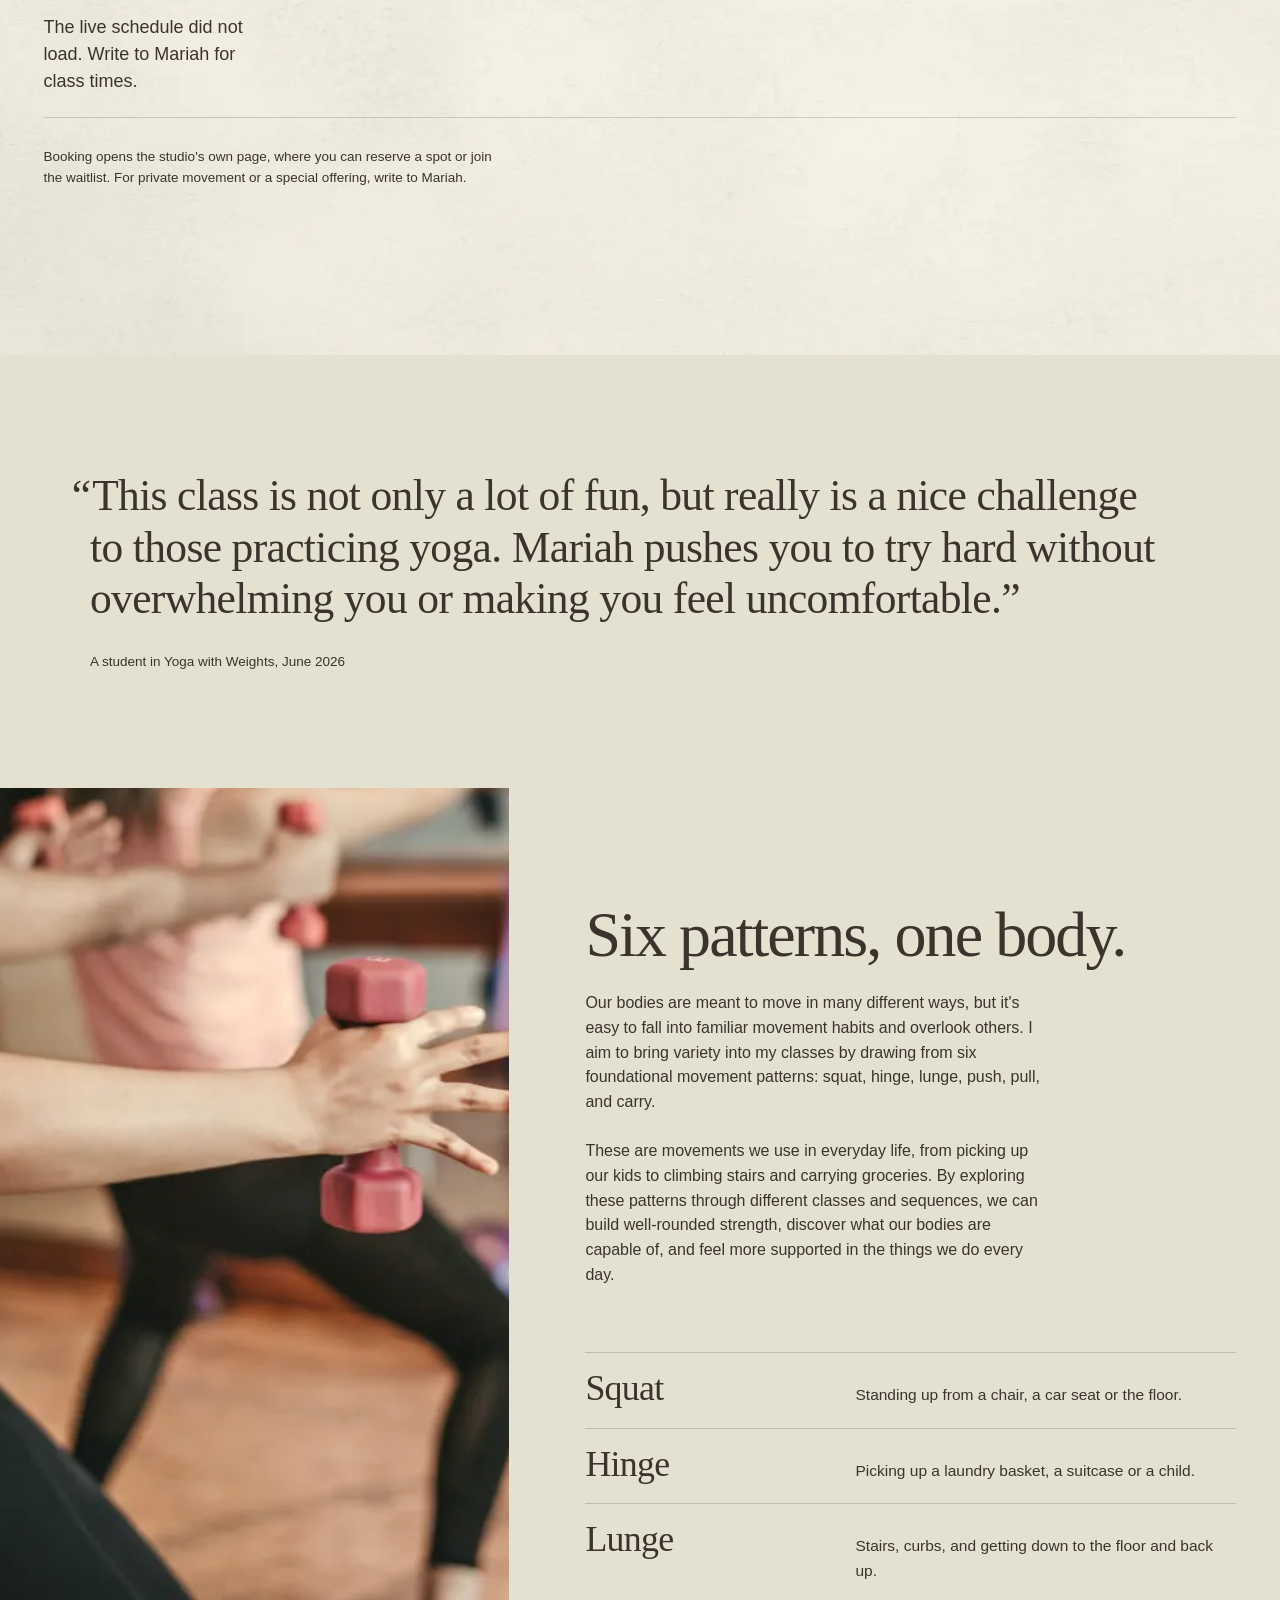
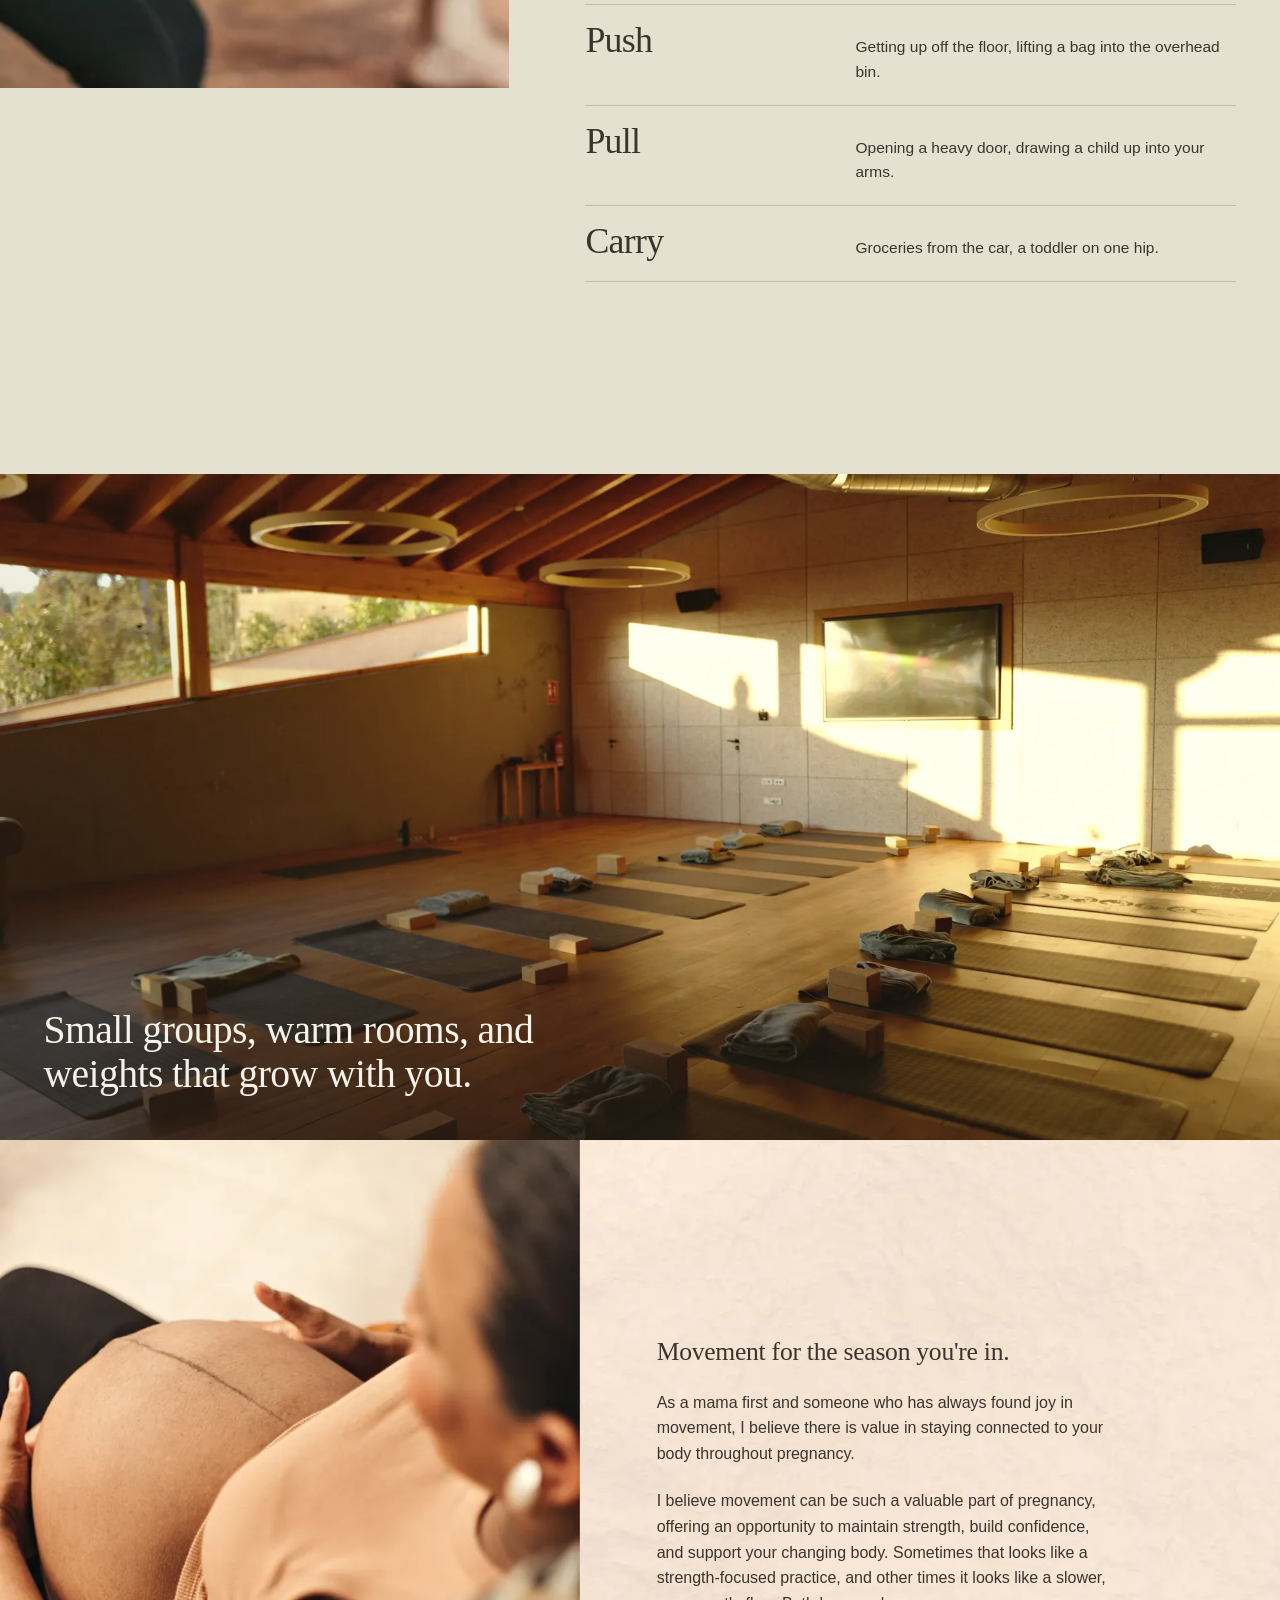
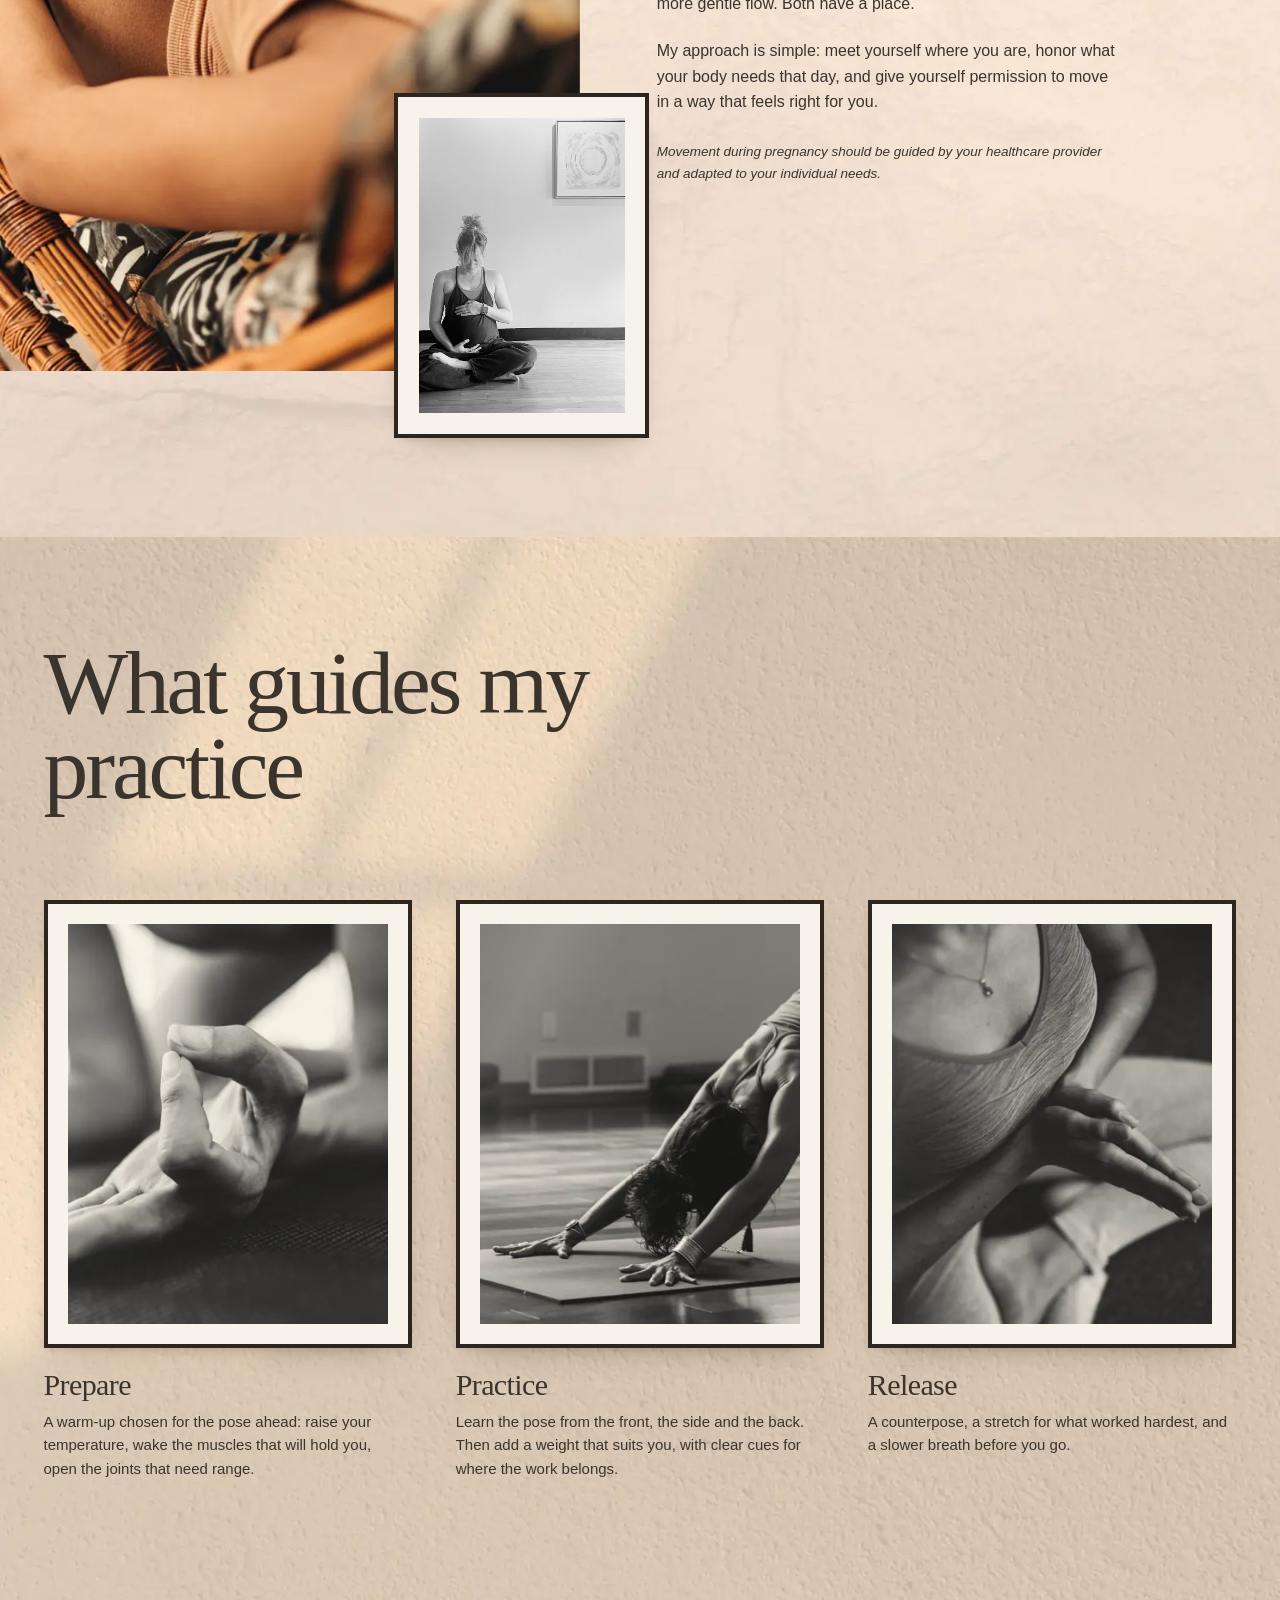
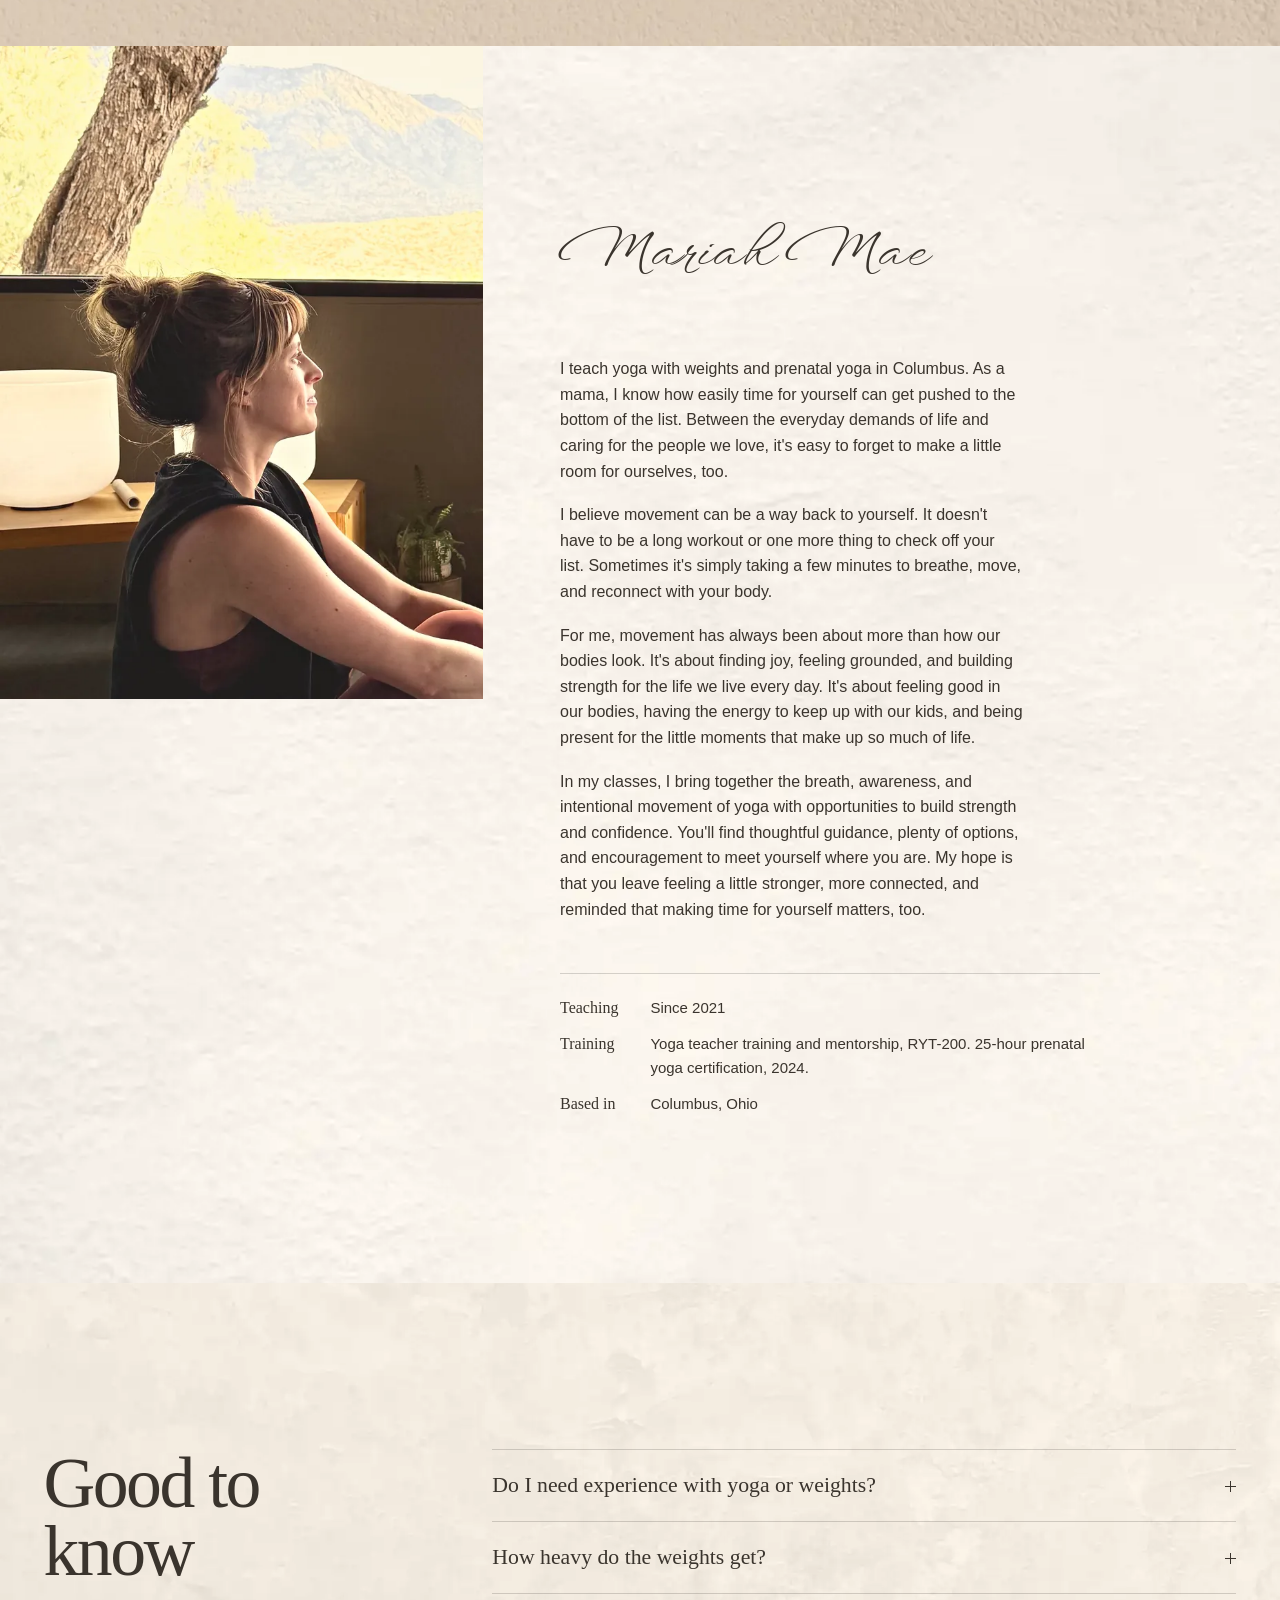
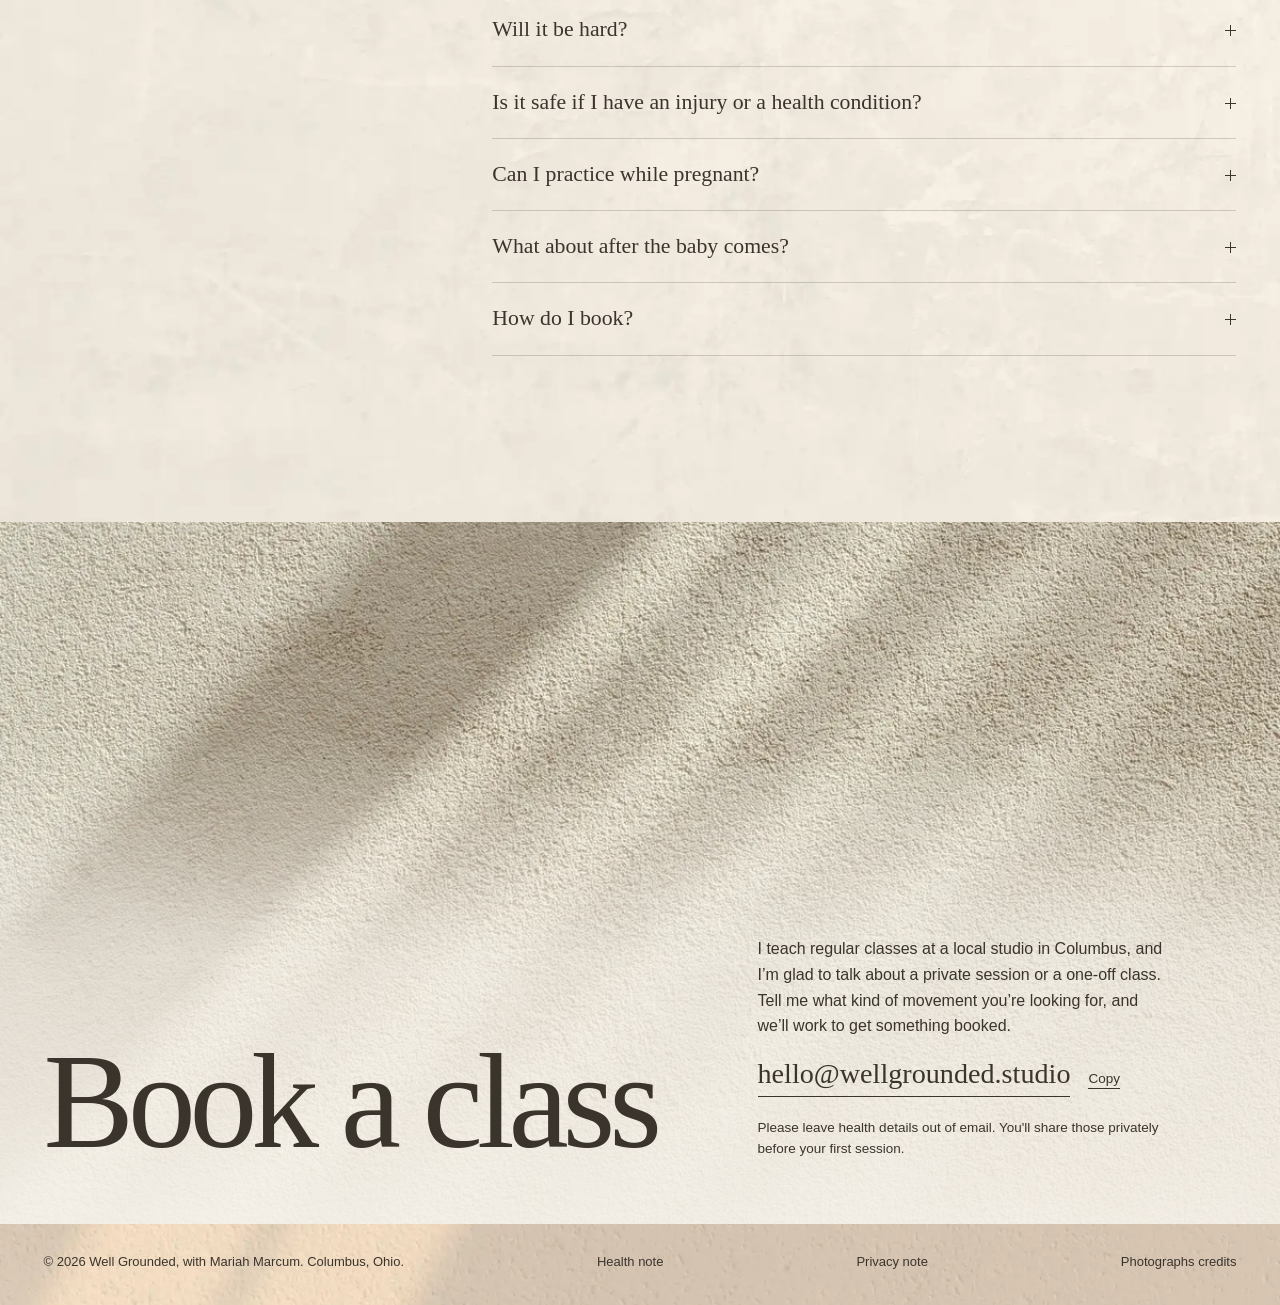
==== commit 64a7e109: "Update special offerings description" ====
--- a/index.html
+++ b/index.html
@@ -67,7 +67,7 @@
       <ul class="rows">
       <li class="rv"><h3>Studio Class</h3><p>I currently teach group classes at a local studio in Columbus, bringing together yoga, strength, and intentional movement. My classes are an opportunity to build strength, explore mobility, and find a little time to reconnect with yourself and feel grounded in the practice.</p></li>
       <li class="rv"><h3>Private Movement</h3><p>Looking for something a little more personal? I'm open to private sessions tailored to your needs, experience, and goals. Whether you're interested in building strength, exploring movement during pregnancy, or simply finding a practice that feels right for you, we can create space for that.</p></li>
-      <li class="rv"><h3>Workshops and Special Offerings</h3><p>Focused workshops explore a movement pattern, how to warm up for it and how to load it well. I also bring classes to schools and workplaces, for staff, parents or teams, scaled for whoever shows up.</p><p class="meta">Workshops are 2 hours. Group offerings can be a single class or a series.</p></li>
+      <li class="rv"><h3>Workshops and Special Offerings</h3><p>I love opportunities to bring movement into different spaces and communities. From strength-focused workshops to yoga and mindful movement gatherings, I'm open to collaborating on offerings that encourage people to move, connect, and feel more grounded.</p></li>
       </ul>
     </div>
   </section>
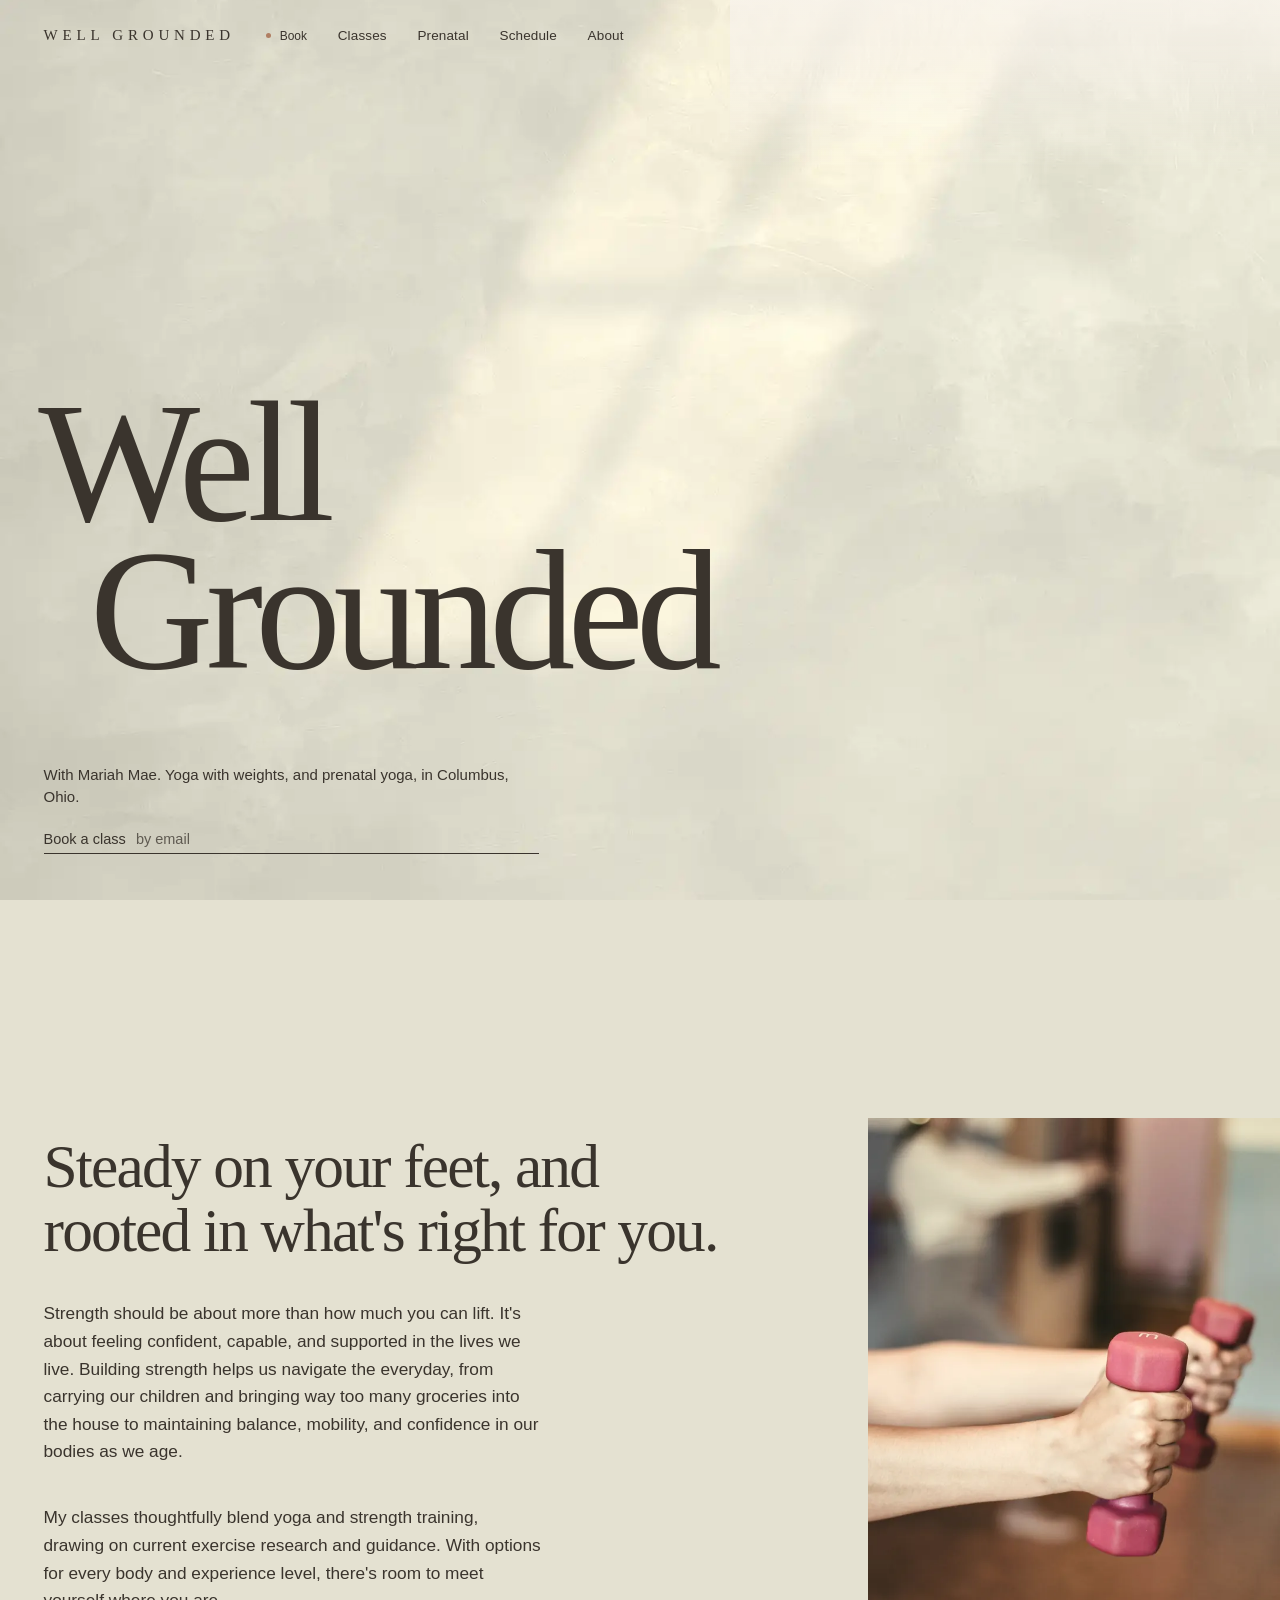
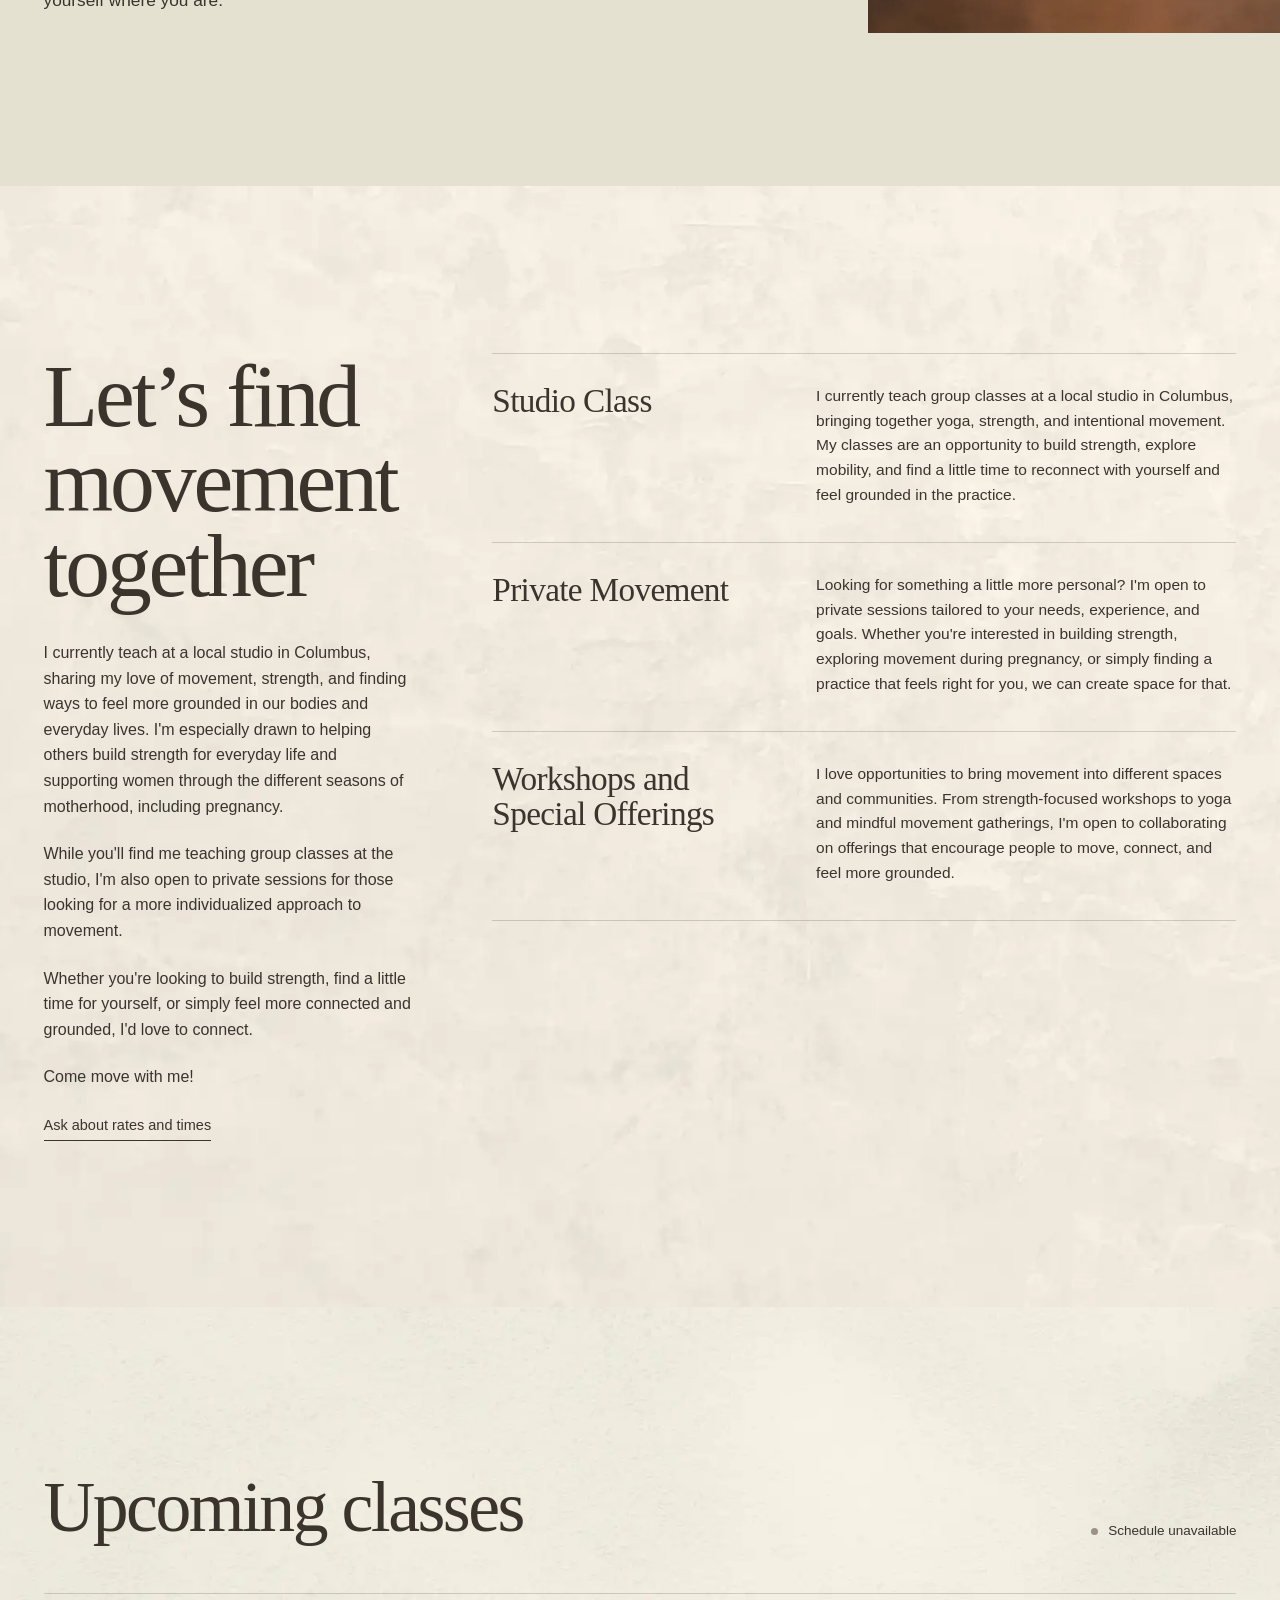
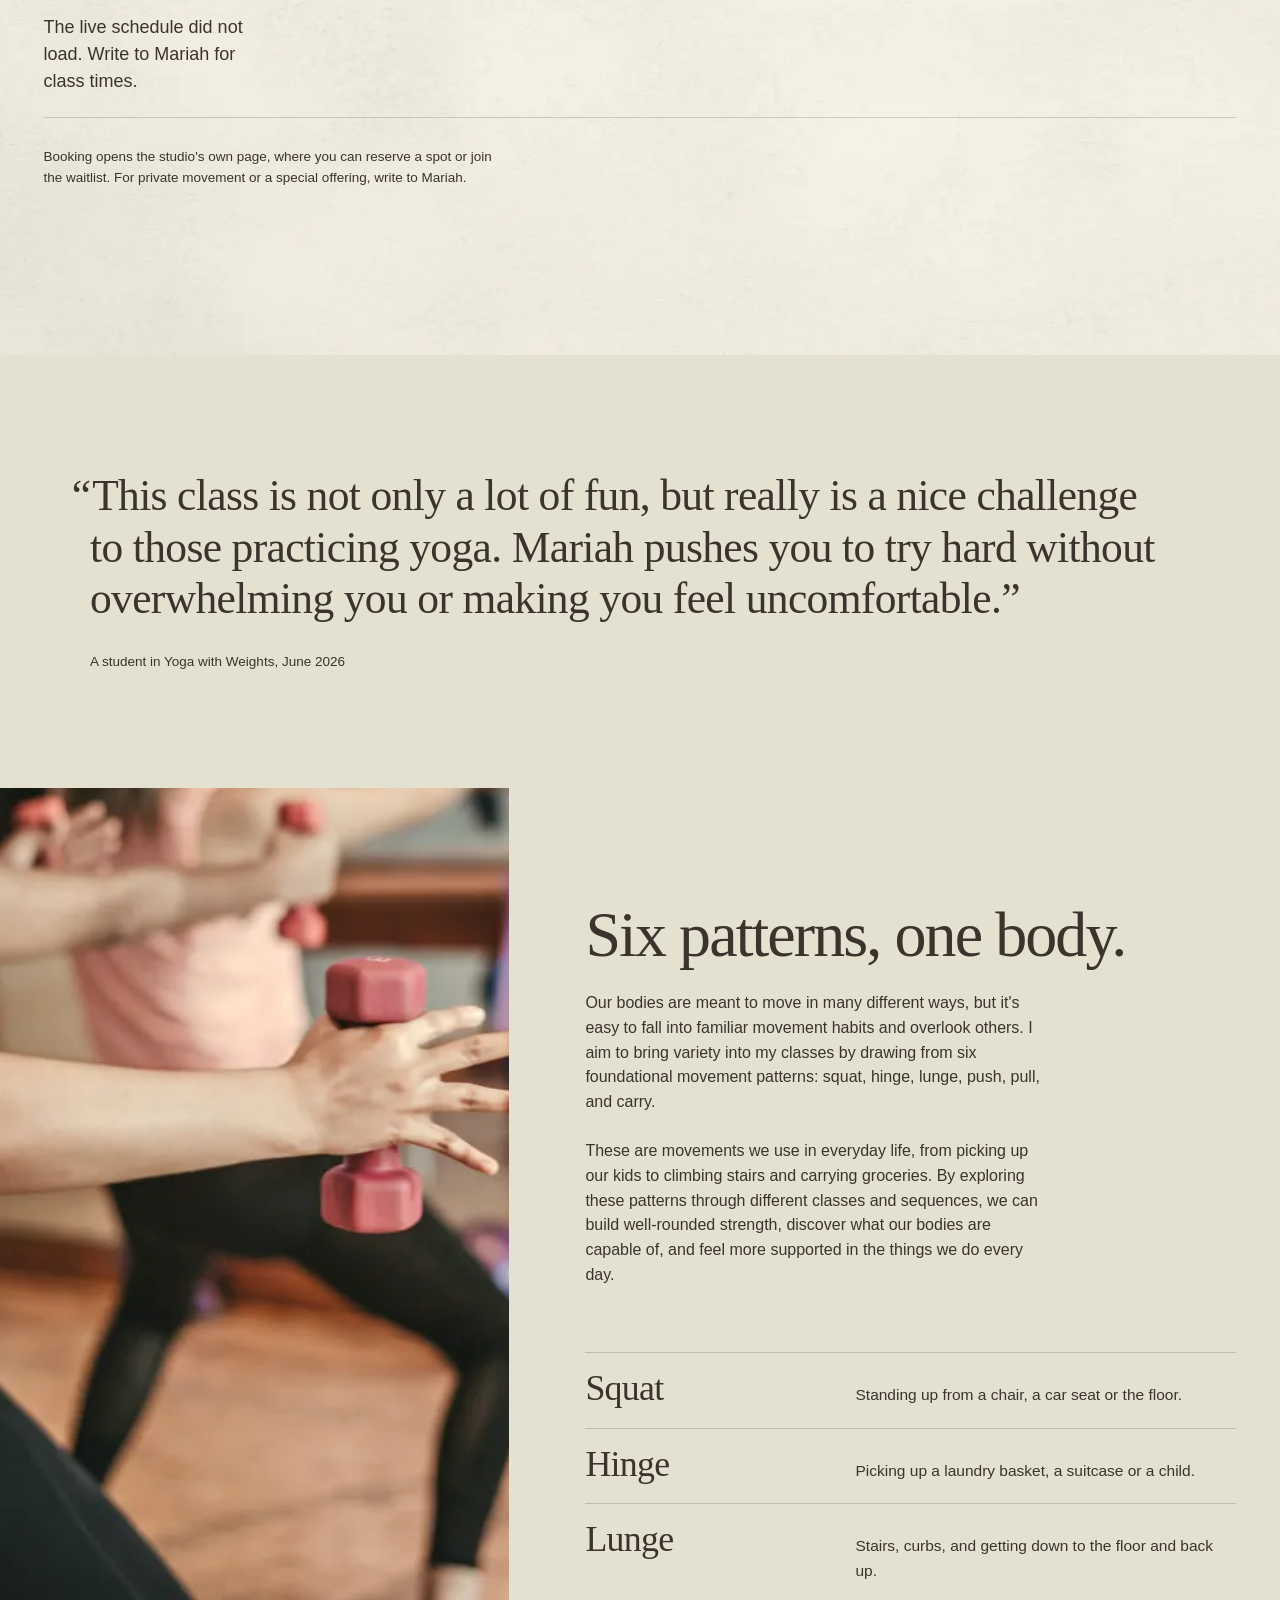
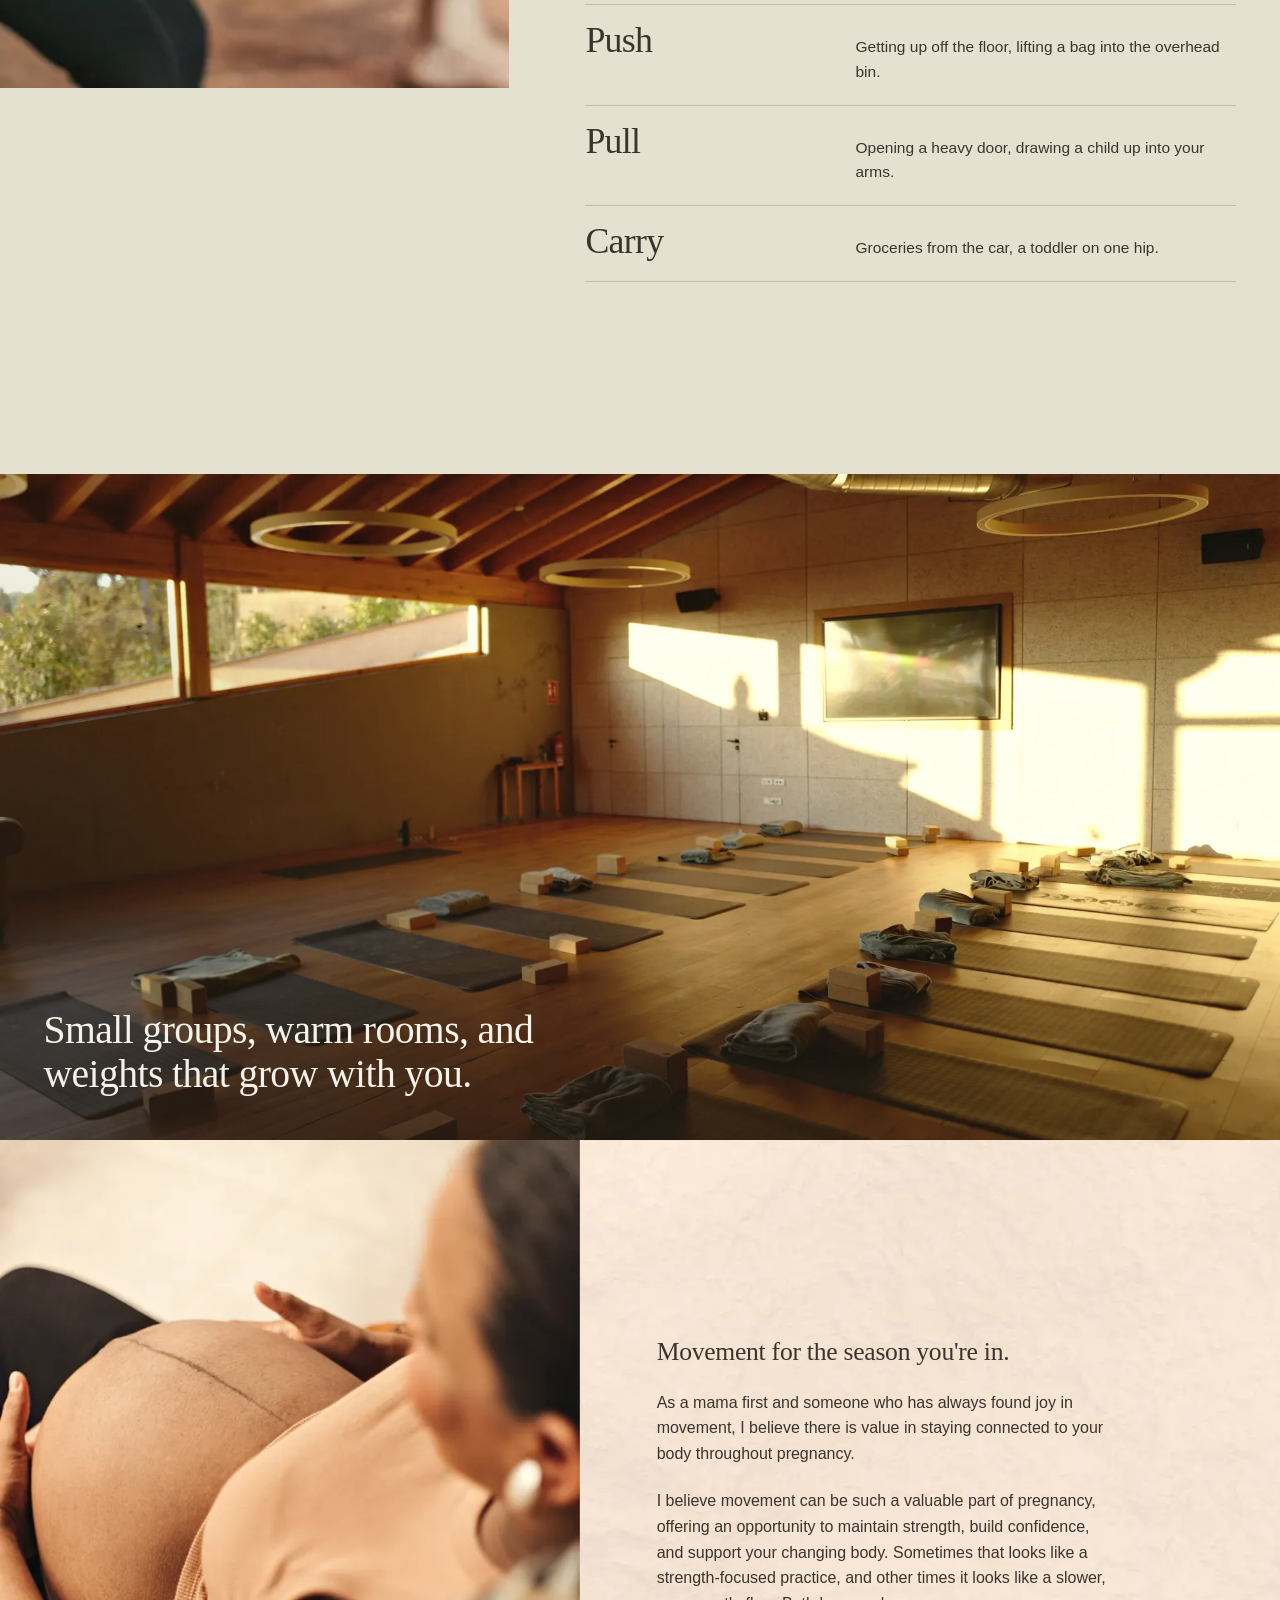
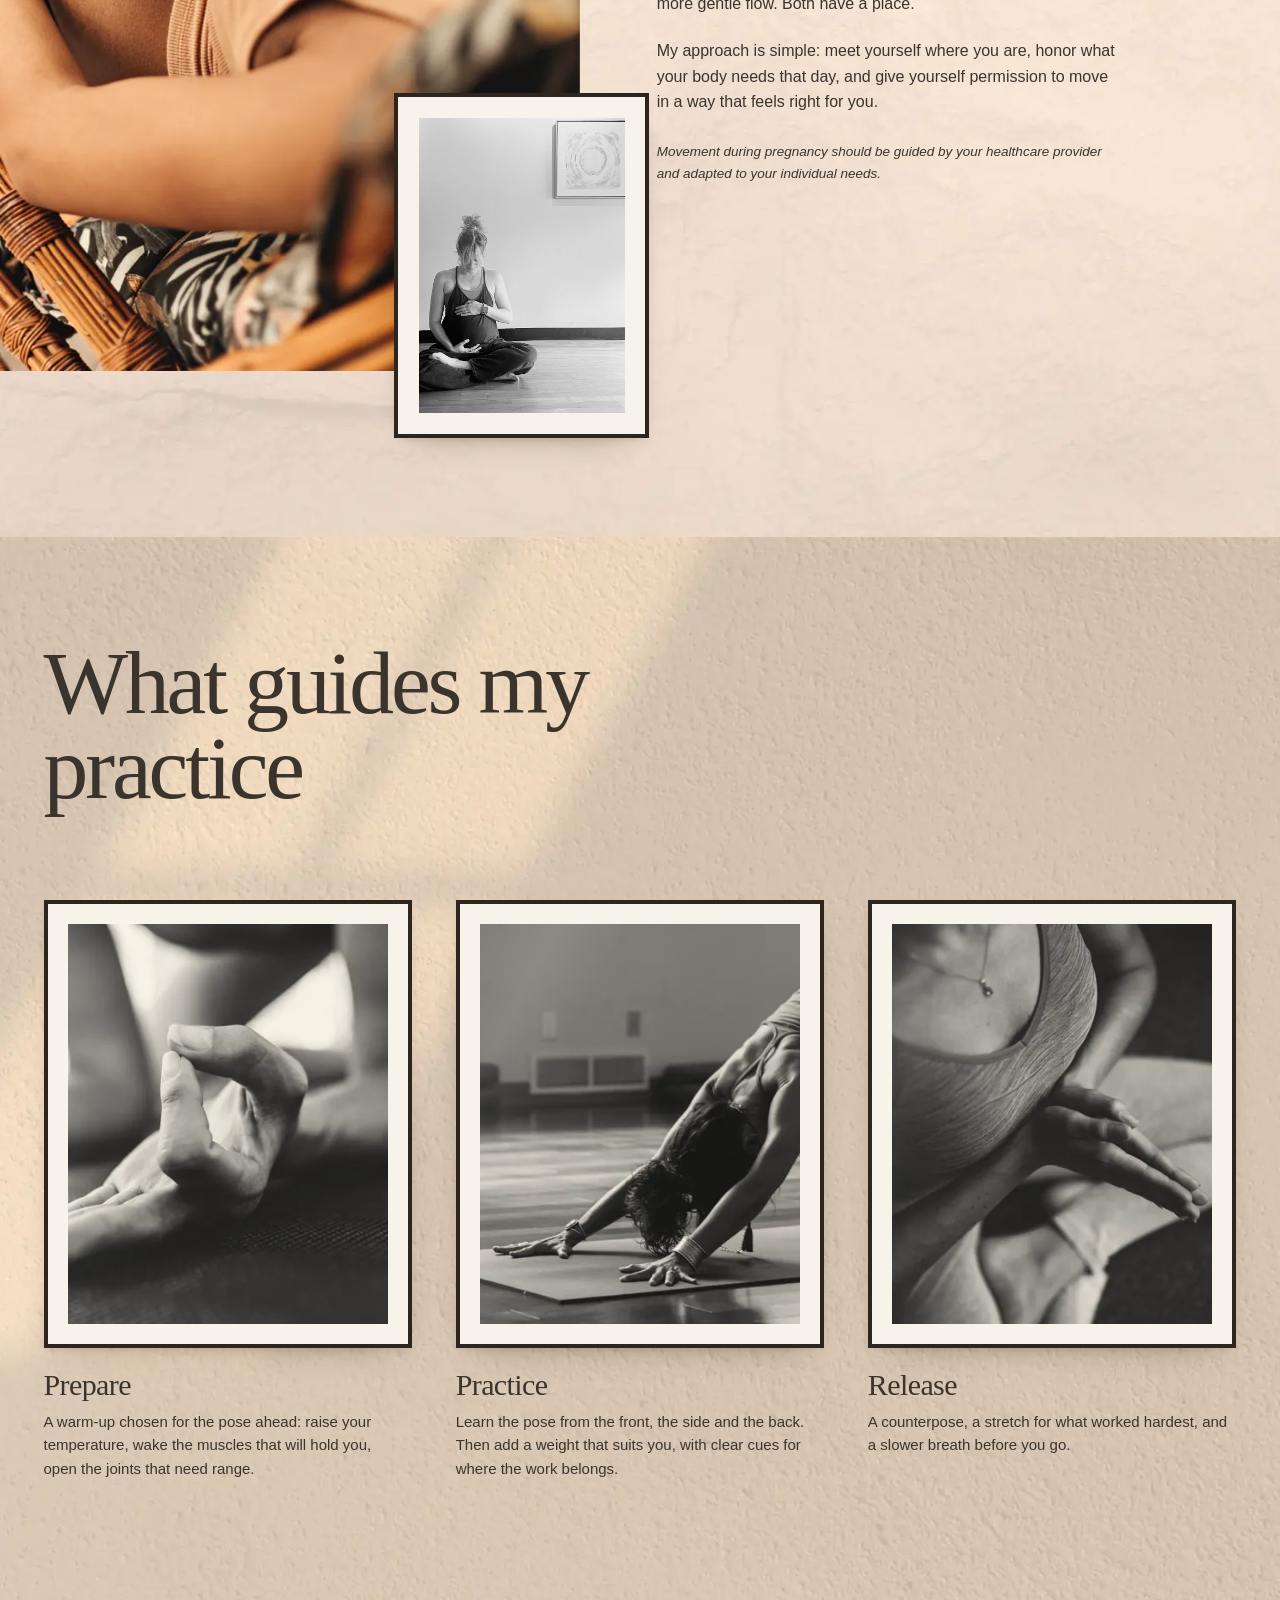
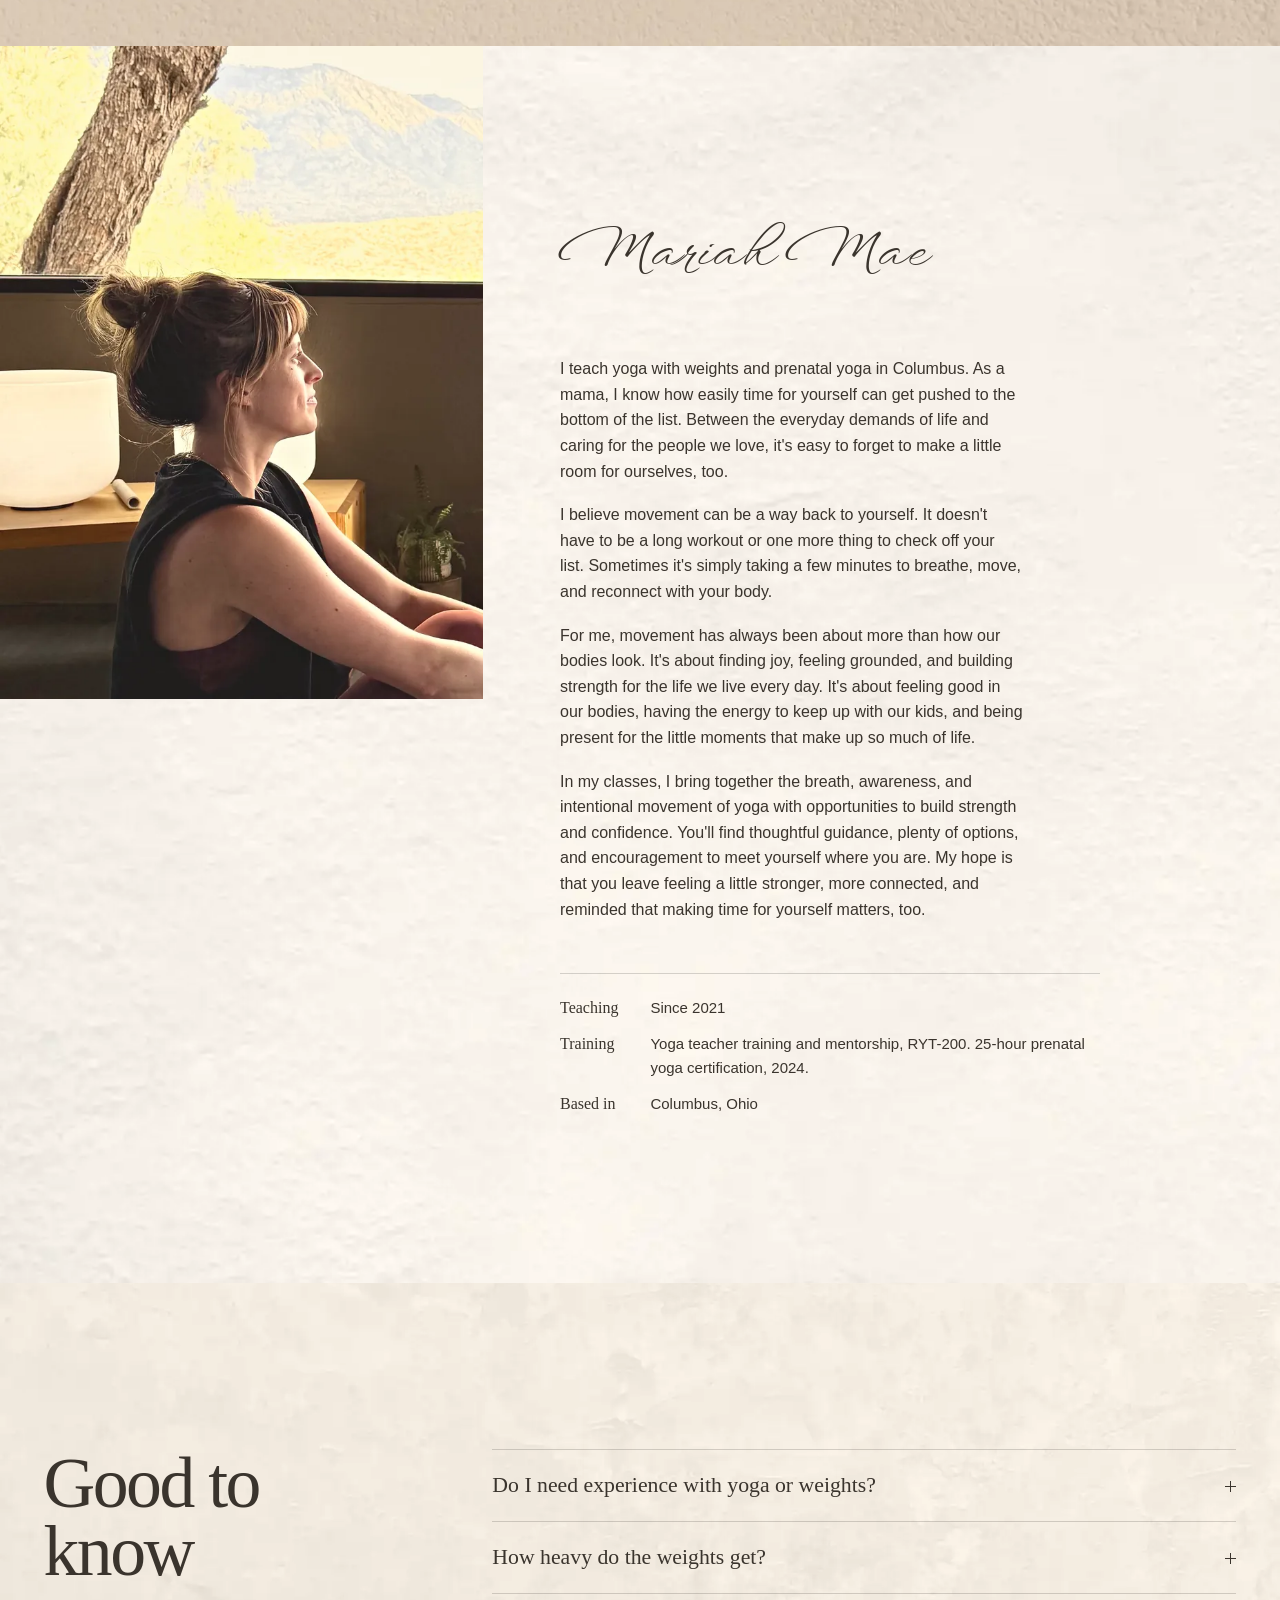
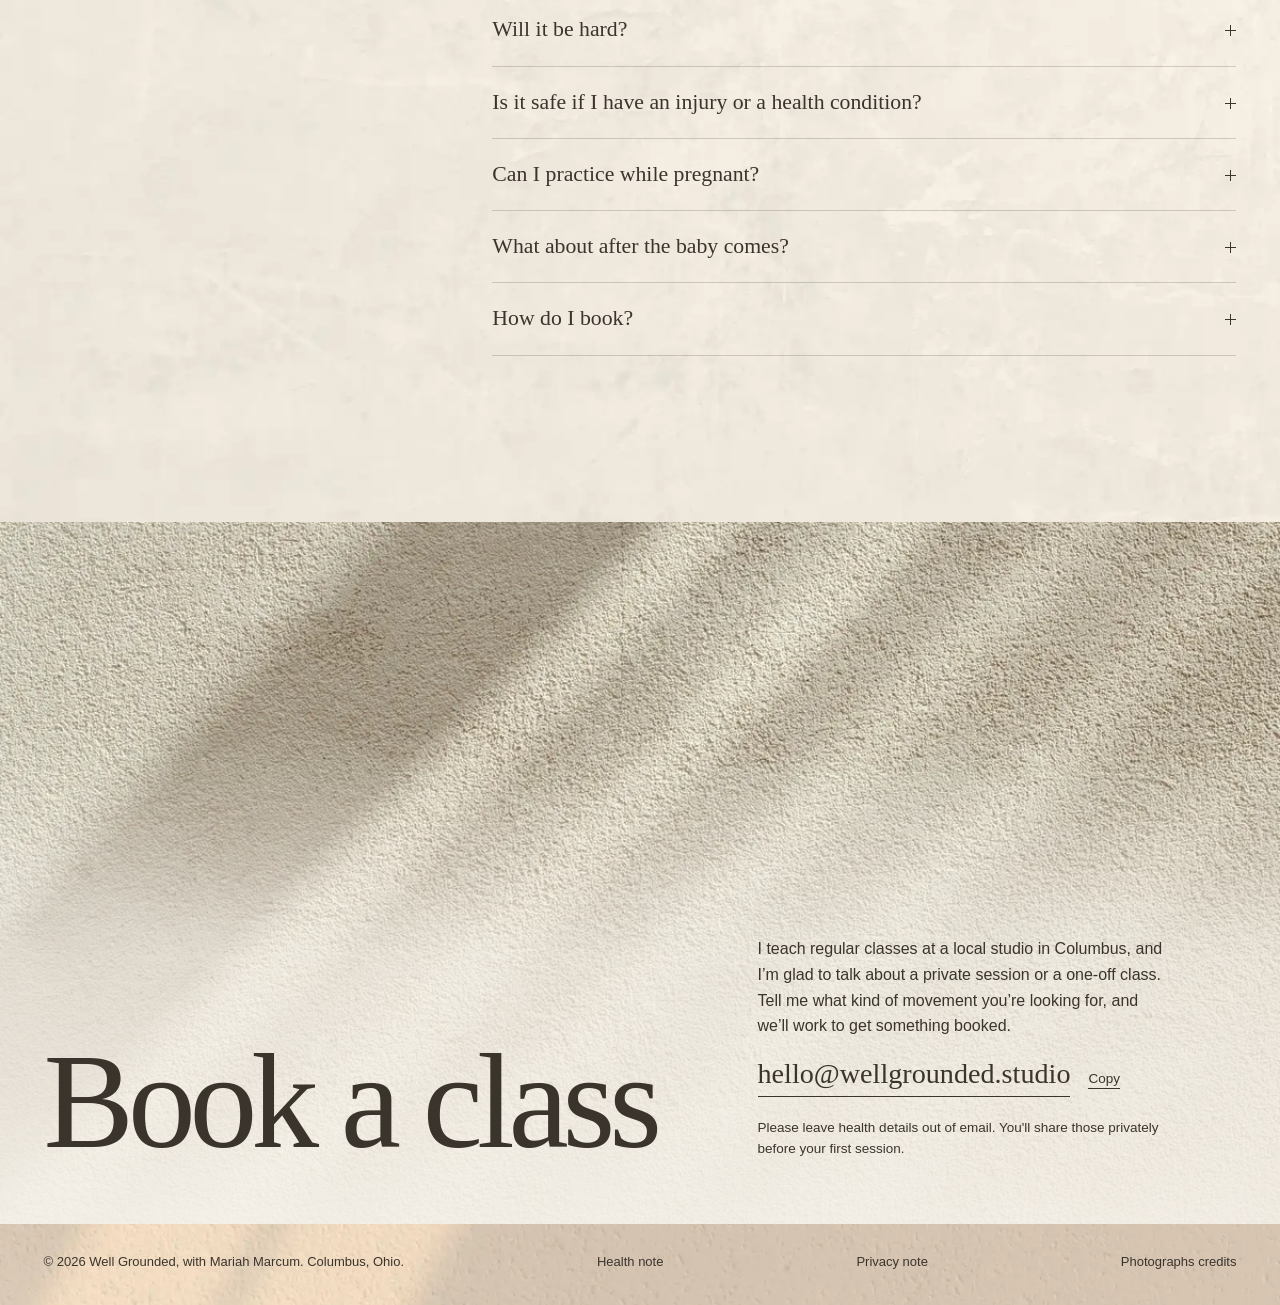
==== commit 537adf92: "Unify movement section booking link" ====
--- a/index.html
+++ b/index.html
@@ -63,7 +63,7 @@
 
   <section class="sheet classes" data-tx="stone" id="classes" aria-labelledby="h-classes">
     <div class="cgrid">
-      <div class="cside"><h2 id="h-classes" class="rv">Let’s find movement together</h2><p class="rv">I currently teach at a local studio in Columbus, sharing my love of movement, strength, and finding ways to feel more grounded in our bodies and everyday lives. I'm especially drawn to helping others build strength for everyday life and supporting women through the different seasons of motherhood, including pregnancy.</p><p class="rv">While you'll find me teaching group classes at the studio, I'm also open to private sessions for those looking for a more individualized approach to movement.</p><p class="rv">Whether you're looking to build strength, find a little time for yourself, or simply feel more connected and grounded, I'd love to connect.</p><p class="rv"><b>Come move with me!</b></p><p class="rv"><a class="link" href="#book">Ask about rates <span>and times</span></a></p></div>
+      <div class="cside"><h2 id="h-classes" class="rv">Let’s find movement together</h2><p class="rv">I currently teach at a local studio in Columbus, sharing my love of movement, strength, and finding ways to feel more grounded in our bodies and everyday lives. I'm especially drawn to helping others build strength for everyday life and supporting women through the different seasons of motherhood, including pregnancy.</p><p class="rv">While you'll find me teaching group classes at the studio, I'm also open to private sessions for those looking for a more individualized approach to movement.</p><p class="rv">Whether you're looking to build strength, find a little time for yourself, or simply feel more connected and grounded, I'd love to connect.</p><p class="rv"><b>Come move with me!</b></p><p class="rv"><a class="link" href="#book">Ask about rates and times</a></p></div>
       <ul class="rows">
       <li class="rv"><h3>Studio Class</h3><p>I currently teach group classes at a local studio in Columbus, bringing together yoga, strength, and intentional movement. My classes are an opportunity to build strength, explore mobility, and find a little time to reconnect with yourself and feel grounded in the practice.</p></li>
       <li class="rv"><h3>Private Movement</h3><p>Looking for something a little more personal? I'm open to private sessions tailored to your needs, experience, and goals. Whether you're interested in building strength, exploring movement during pregnancy, or simply finding a practice that feels right for you, we can create space for that.</p></li>
--- a/assets/css/site.css
+++ b/assets/css/site.css
@@ -48,8 +48,10 @@
 .nav ul a:hover::after,.u:hover::after,.nav ul a:focus-visible::after{transform:scaleX(1);transform-origin:left}
 .book-dot::before{content:"";display:inline-block;width:5px;height:5px;border-radius:50%;background:var(--clay);margin-right:9px;vertical-align:2px}
 .menu-btn{display:none}
-.link{display:inline-flex;gap:.7em;align-items:baseline;font:400 14.5px/1 var(--text);text-decoration:none;padding-bottom:7px;border-bottom:1px solid currentColor;transition:gap .6s var(--ease)}
+.link{display:inline-flex;gap:.7em;align-items:baseline;font:400 14.5px/1 var(--text);text-decoration:none;padding-bottom:7px;border-bottom:1px solid currentColor;transition:gap .6s var(--ease),transform .6s var(--ease)}
 .link:hover{gap:1.1em}
+.cside .link{transition:transform .6s var(--ease)}
+.cside .link:hover{gap:.7em;transform:translateX(6px)}
 .link span{font-weight:300;opacity:.75}
 .u{position:relative;text-decoration:none}
 
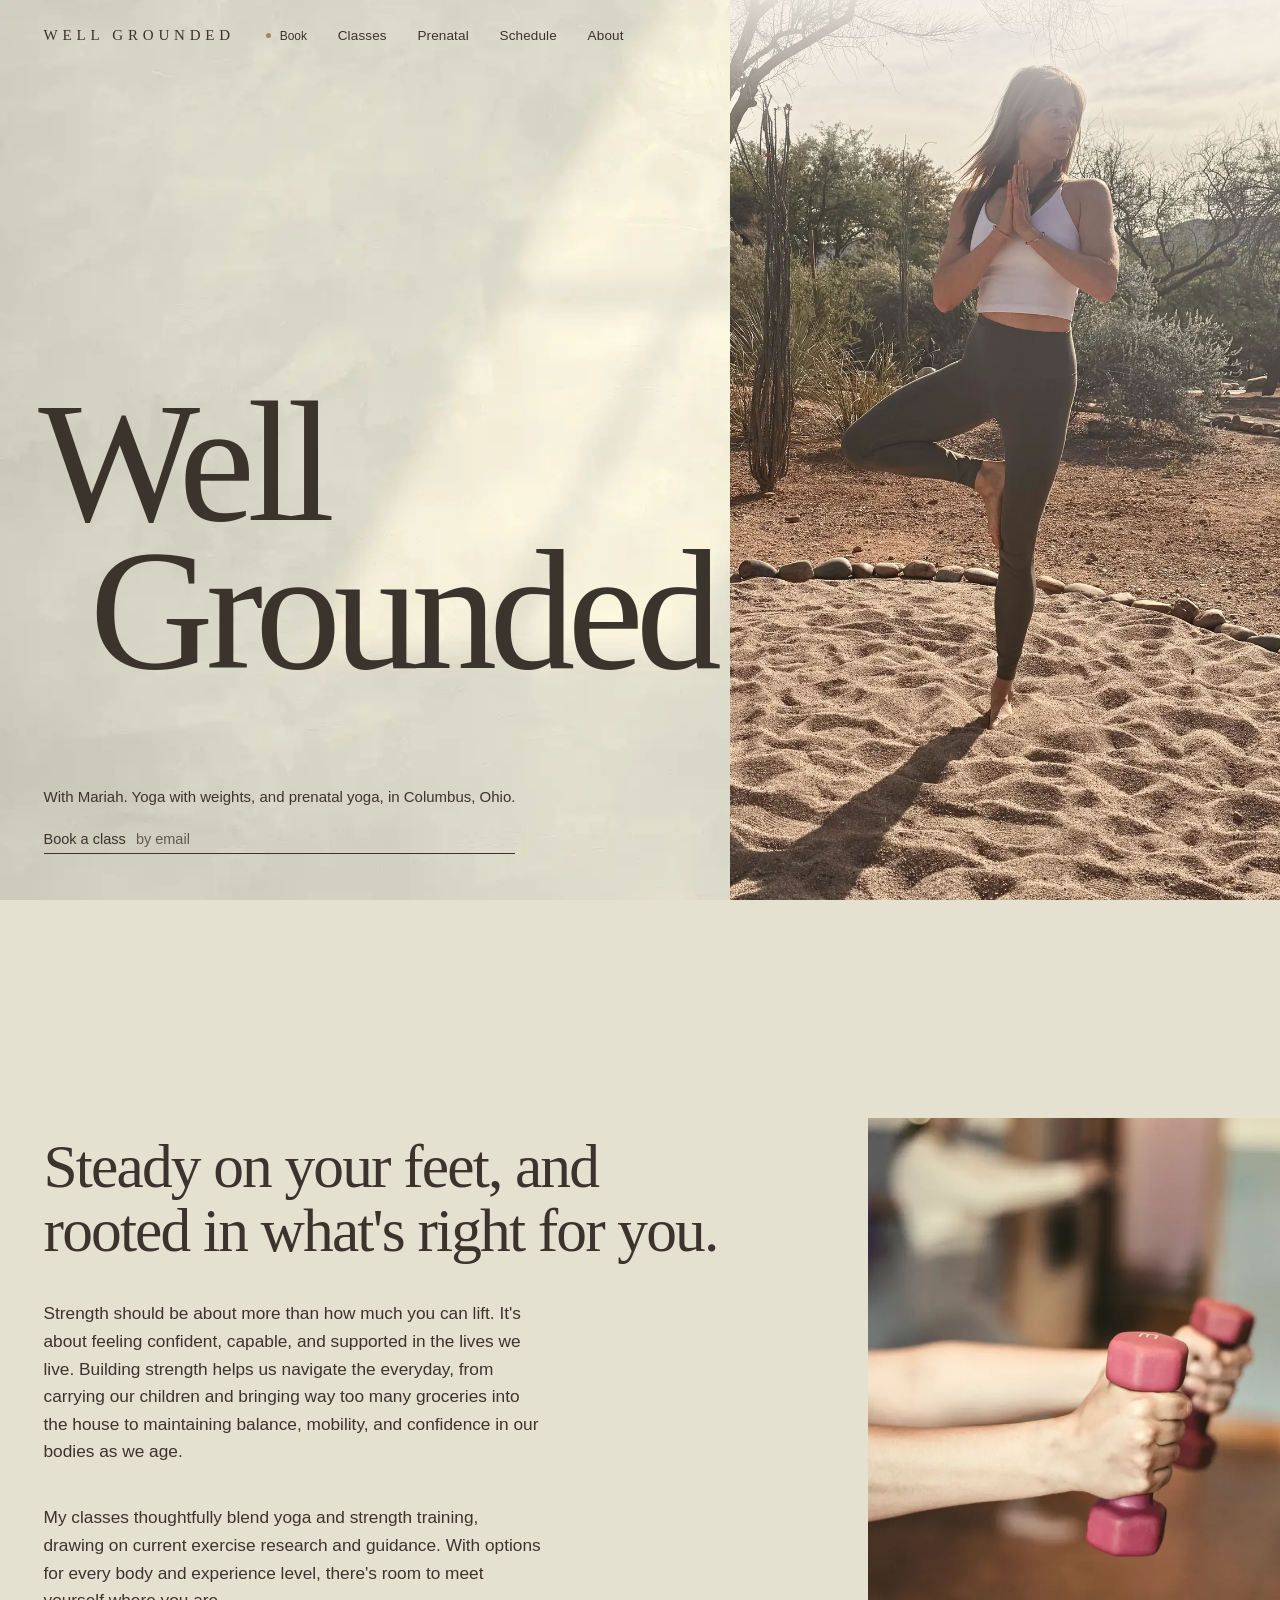
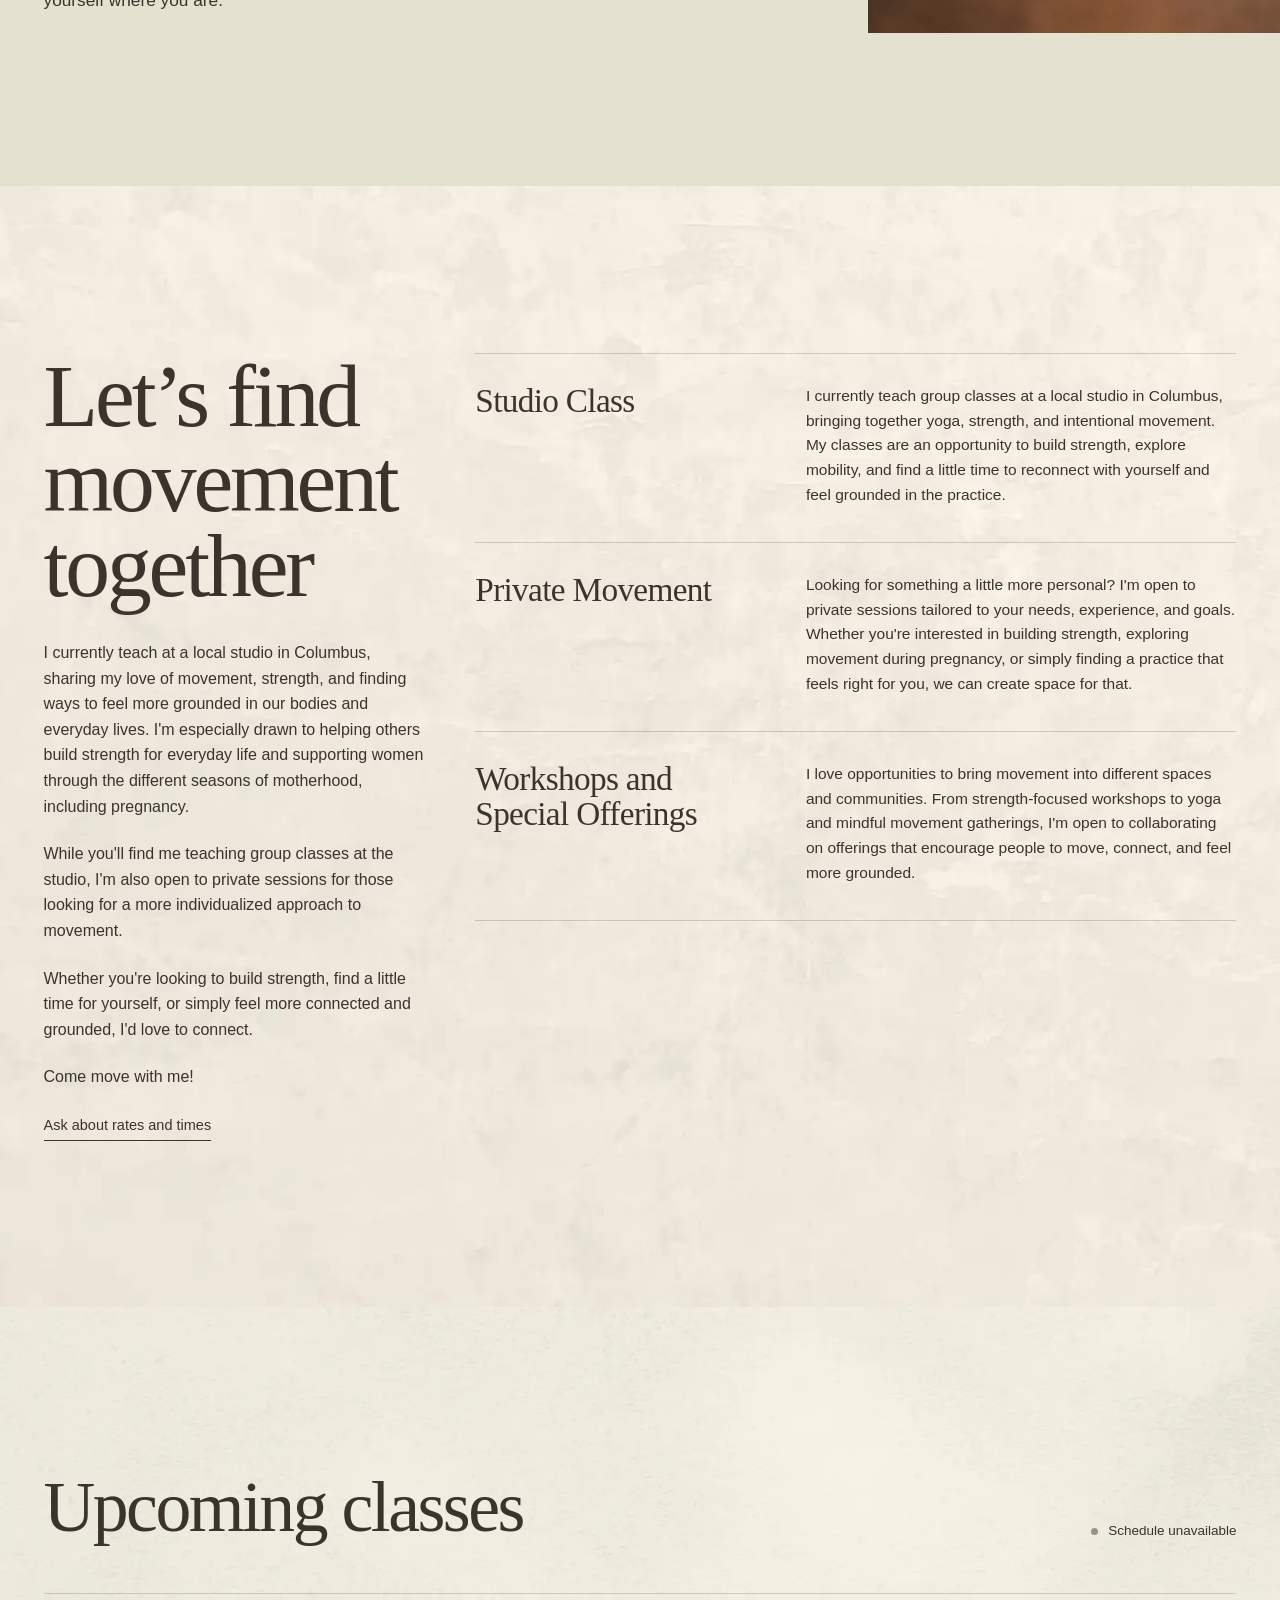
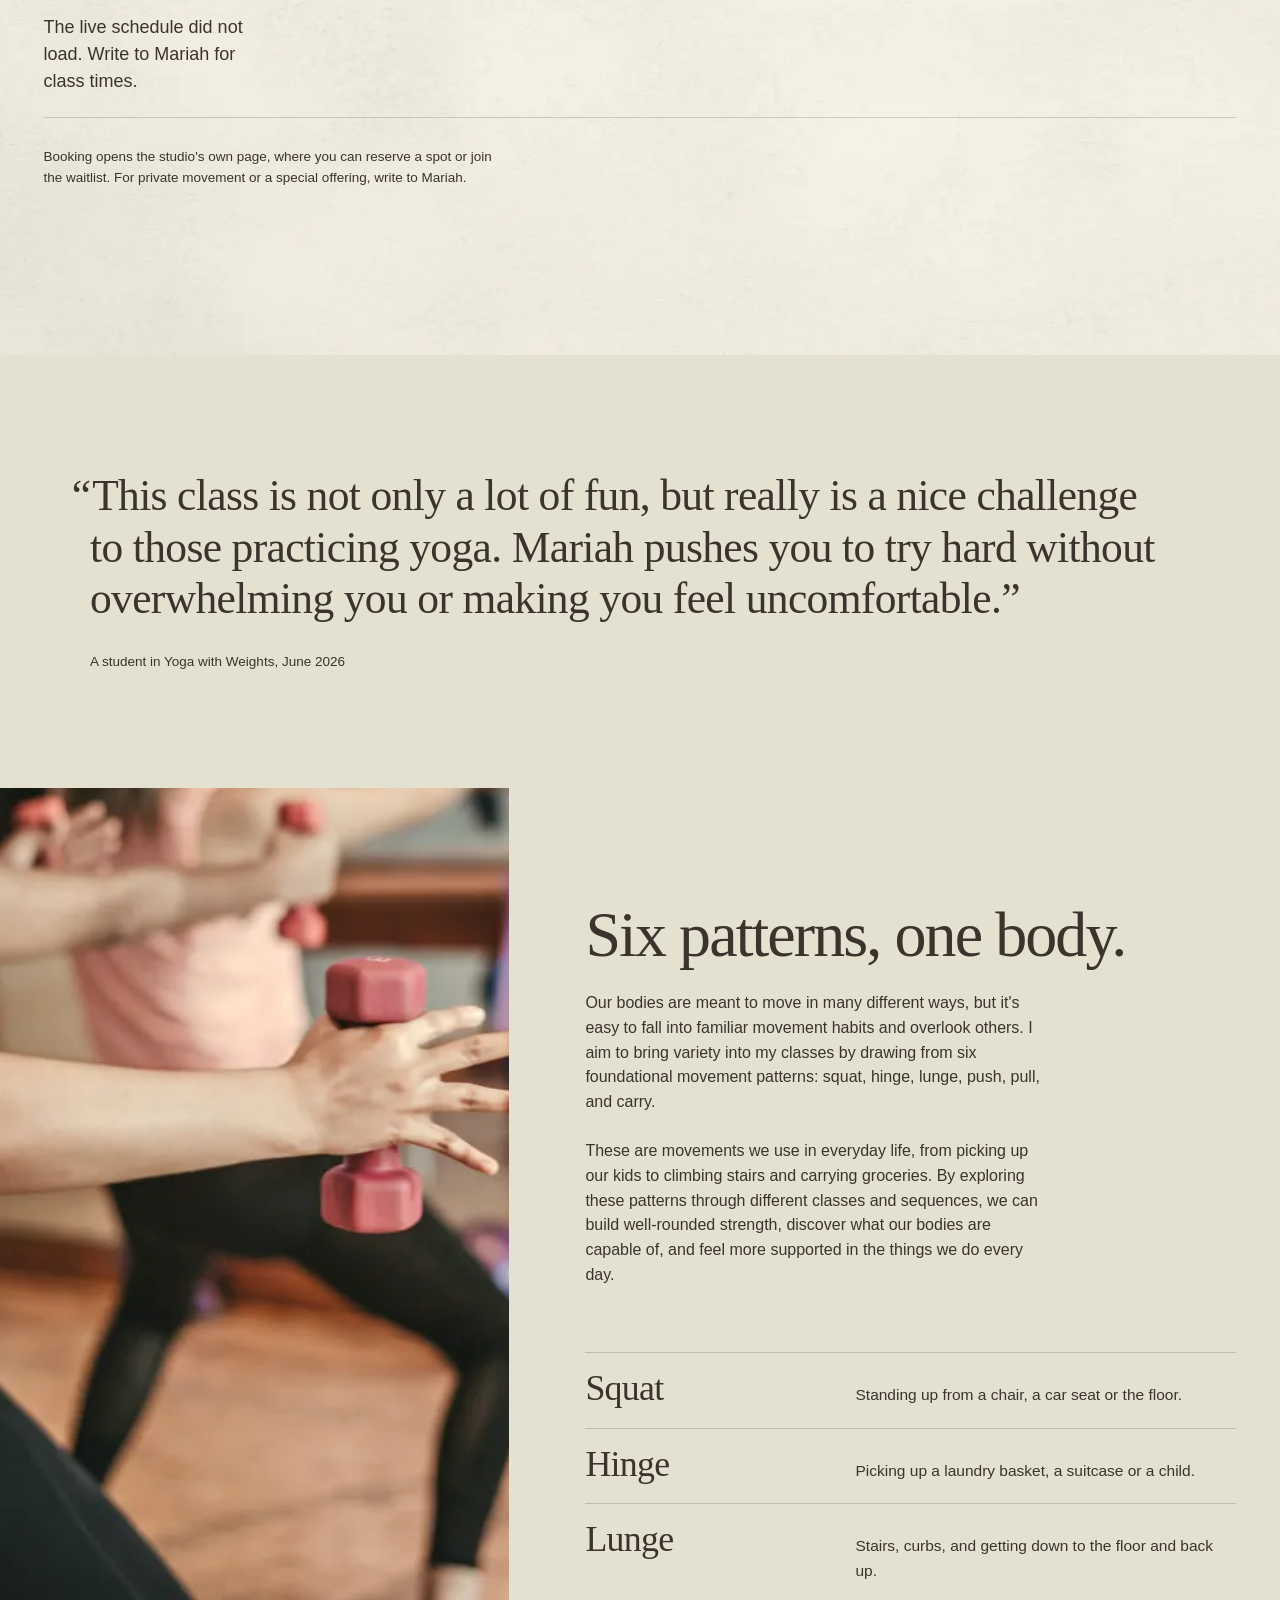
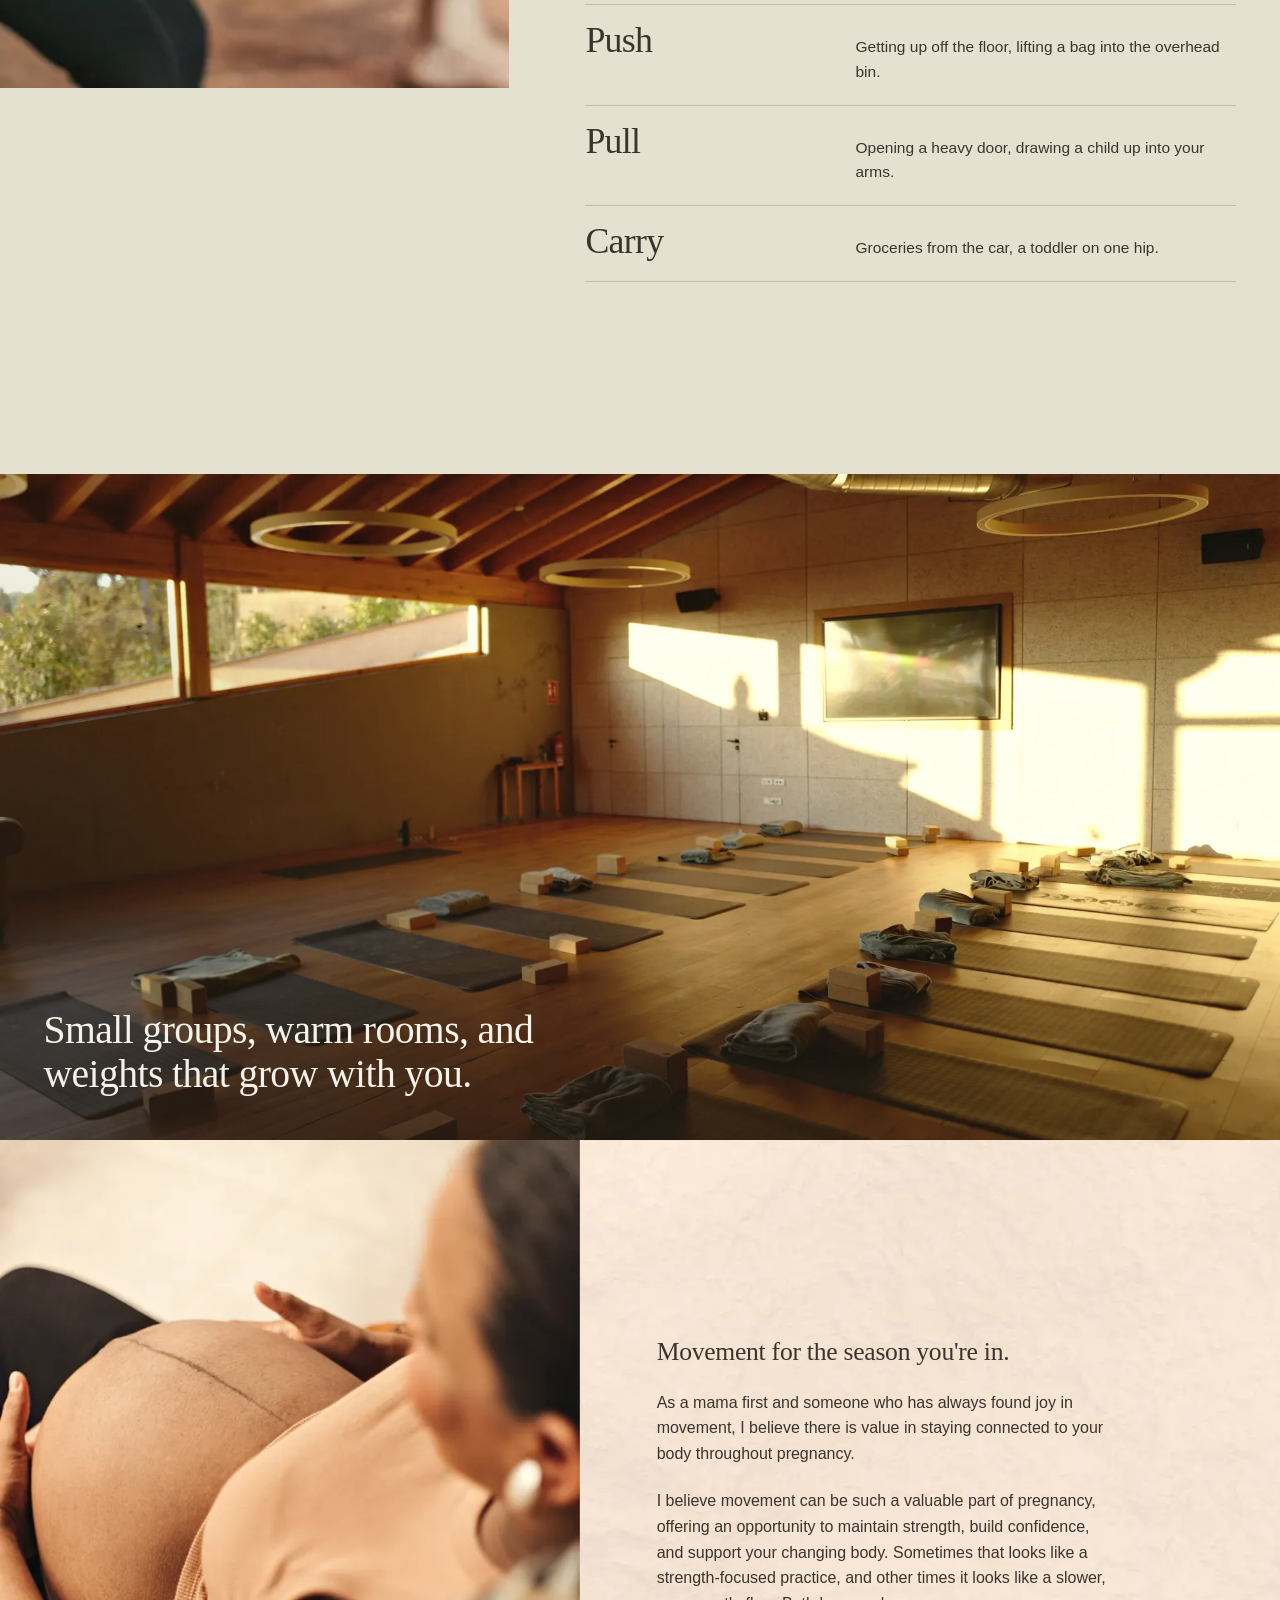
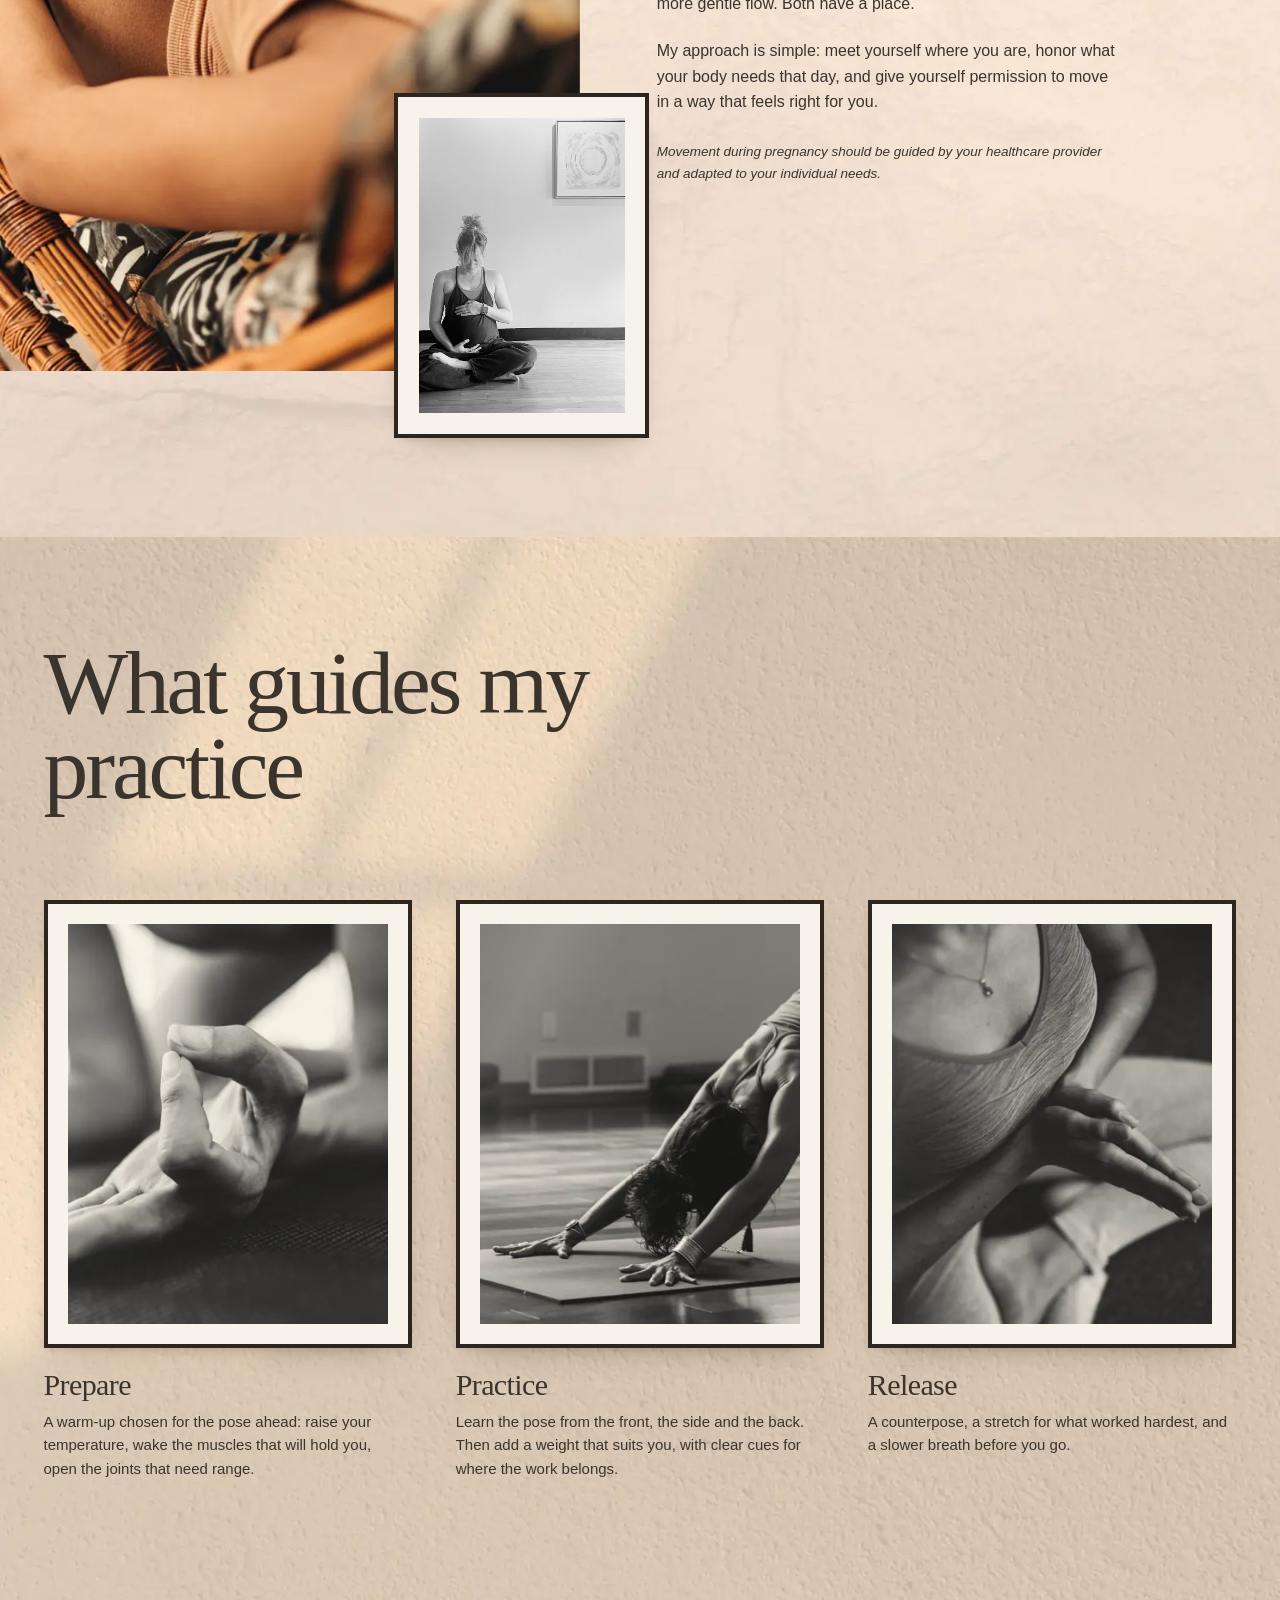
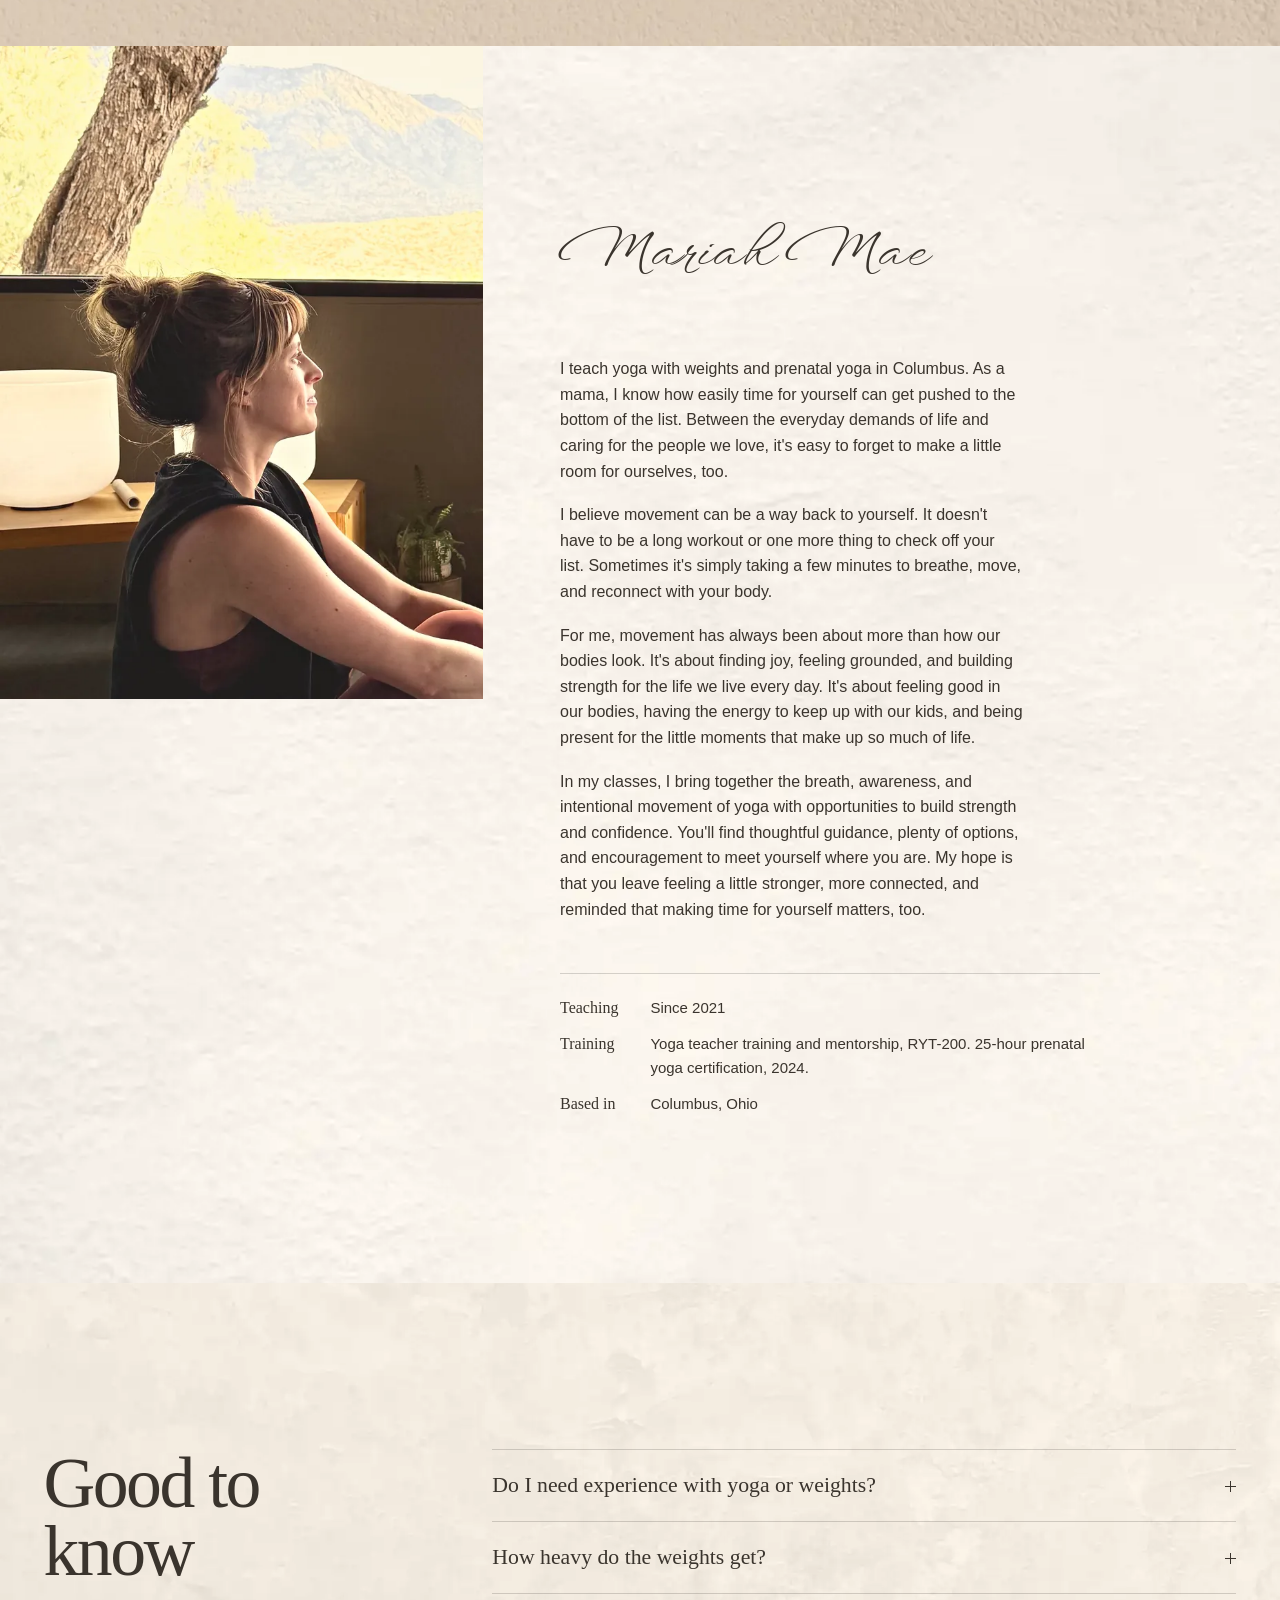
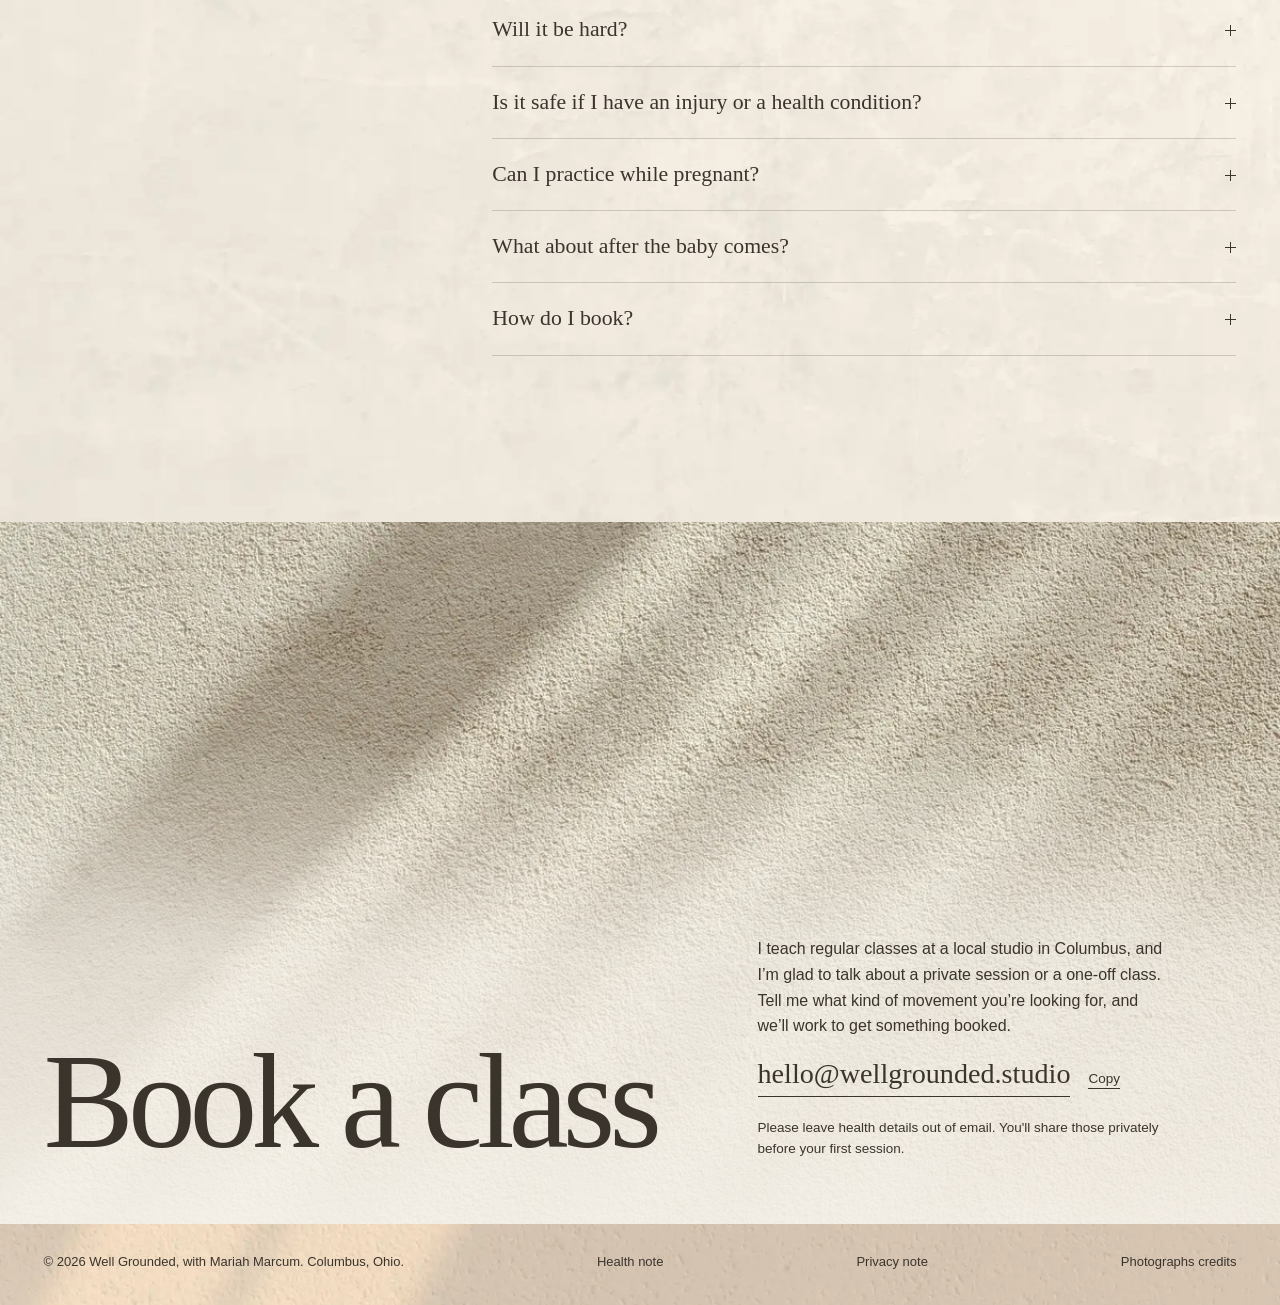
==== commit 1d870ce4: "Shorten homepage name to Mariah" ====
--- a/index.html
+++ b/index.html
@@ -46,7 +46,7 @@
     <div class="shot reveal-img"><picture class="ph "><source type="image/webp" srcset="assets/photo-golden/mariah-tree-700.webp 700w, assets/photo-golden/mariah-tree-1200.webp 1200w, assets/photo-golden/mariah-tree-2000.webp 2000w" sizes="(max-width: 820px) 100vw, 43vw"><img src="assets/photo-golden/mariah-tree-1200.jpg" srcset="assets/photo-golden/mariah-tree-700.jpg 700w, assets/photo-golden/mariah-tree-1200.jpg 1200w, assets/photo-golden/mariah-tree-2000.jpg 2000w" sizes="(max-width: 820px) 100vw, 43vw" width="2000" height="2650" alt="Mariah in tree pose on a raked sand circle in the desert, late in the afternoon" loading="eager" fetchpriority="high" decoding="async" style="object-position:44% 0%"></picture></div>
     <h1 id="h1"><span class="w">Well</span><span class="l2"><span class="w">Grounded</span></span></h1>
     <div class="lede rv">
-      <p><b>With Mariah Mae.</b> Yoga with weights, and prenatal yoga, in Columbus, Ohio.</p>
+      <p><b>With Mariah.</b> Yoga with weights, and prenatal yoga, in Columbus, Ohio.</p>
       <a class="link" href="#book">Book a class <span>by email</span></a>
     </div>
   </section>
--- a/assets/css/site.css
+++ b/assets/css/site.css
@@ -115,7 +115,7 @@
 .rows li{display:grid;grid-template-columns:minmax(0,1.1fr) minmax(0,1.5fr) minmax(0,.9fr);gap:var(--pad);padding:30px 0 34px;border-bottom:1px solid rgba(51,54,47,.2)}
 .rows h3{font:300 clamp(28px,2.6vw,42px)/1.05 var(--display);letter-spacing:-.02em}
 .rows p{font-size:15.5px;font-weight:400;max-width:31em} .rows .meta{font-size:13.5px;font-weight:400;color:var(--ink)}
-.cgrid{display:grid;grid-template-columns:minmax(0,4fr) minmax(0,8fr);gap:clamp(32px,6vw,110px);align-items:start}
+.cgrid{display:grid;grid-template-columns:minmax(0,4fr) minmax(0,8fr);gap:clamp(28px,4vw,72px);align-items:start}
 .cside{position:sticky;top:110px;display:grid;gap:22px}
 .cside h2{font:300 clamp(56px,7vw,104px)/.95 var(--display);letter-spacing:-.035em;margin-bottom:10px}
 .cside p{font:300 clamp(16px,1.2vw,19px)/1.6 var(--text);max-width:24em}
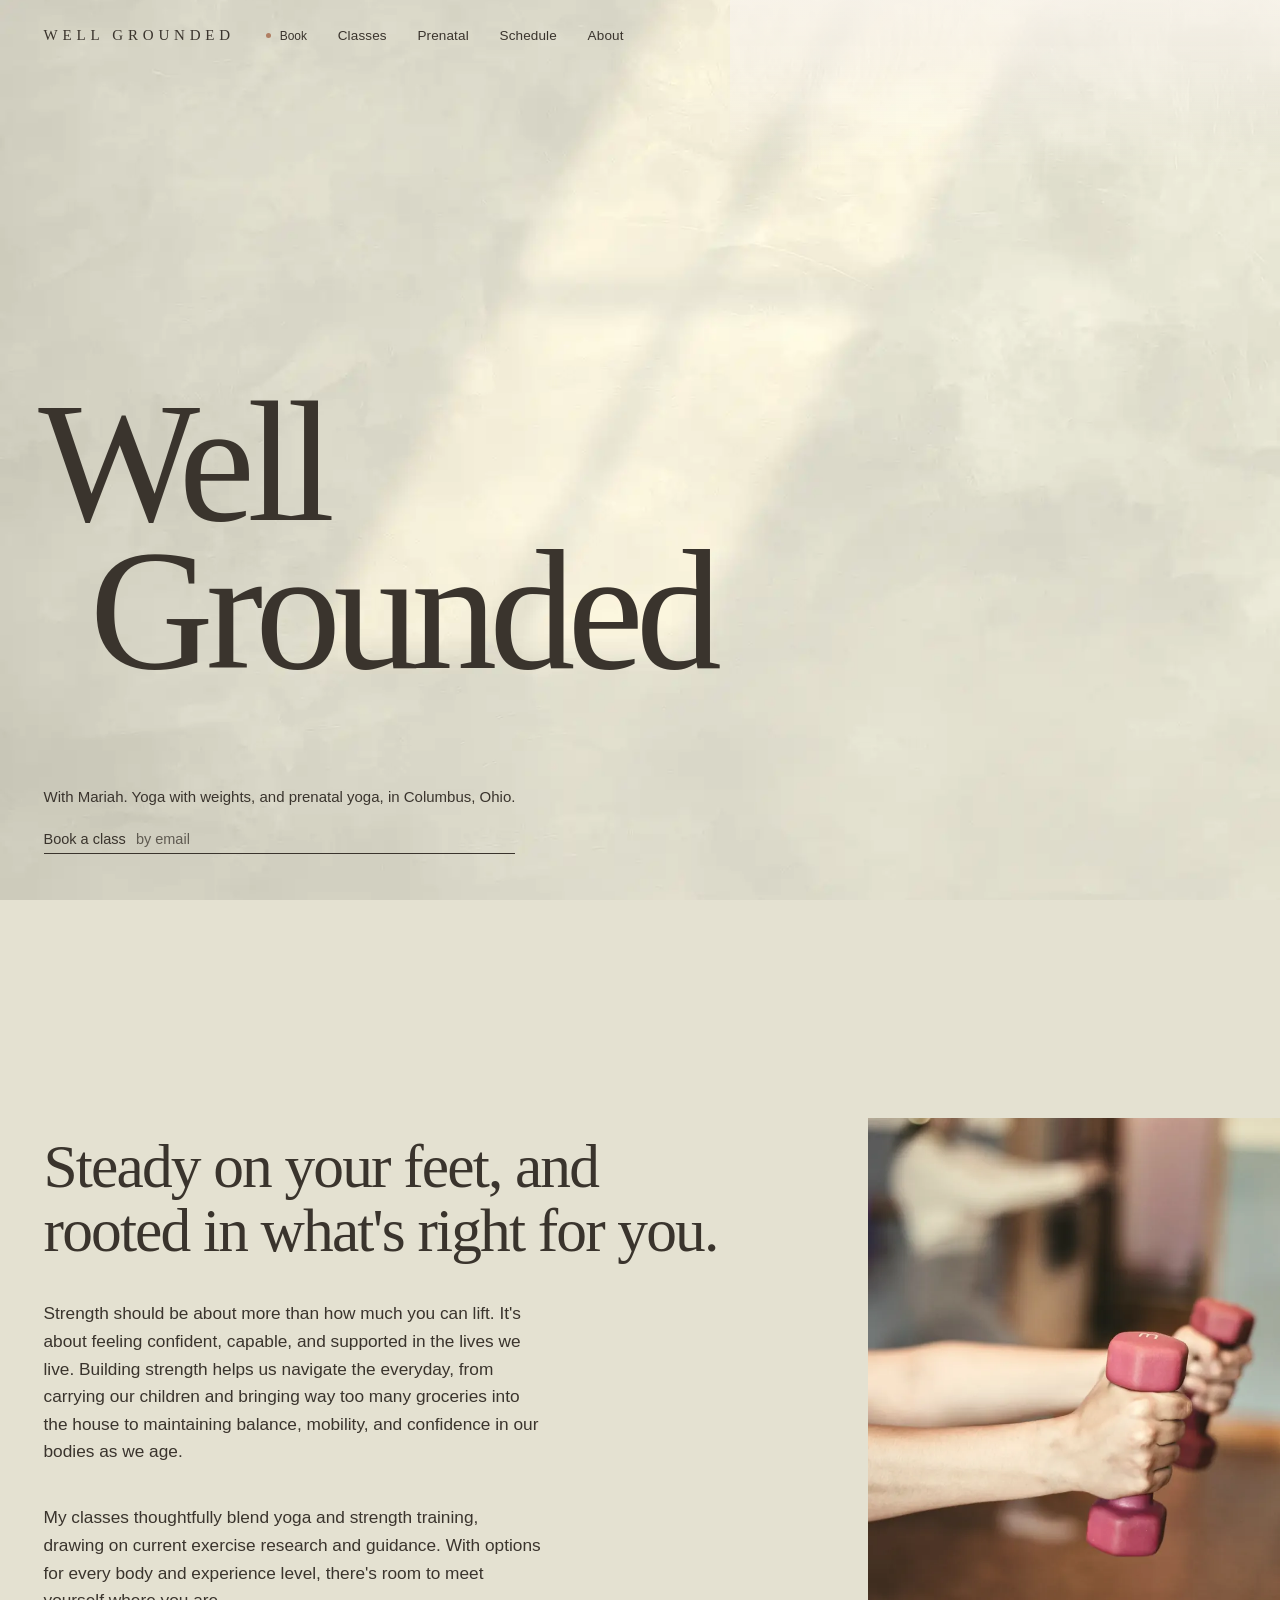
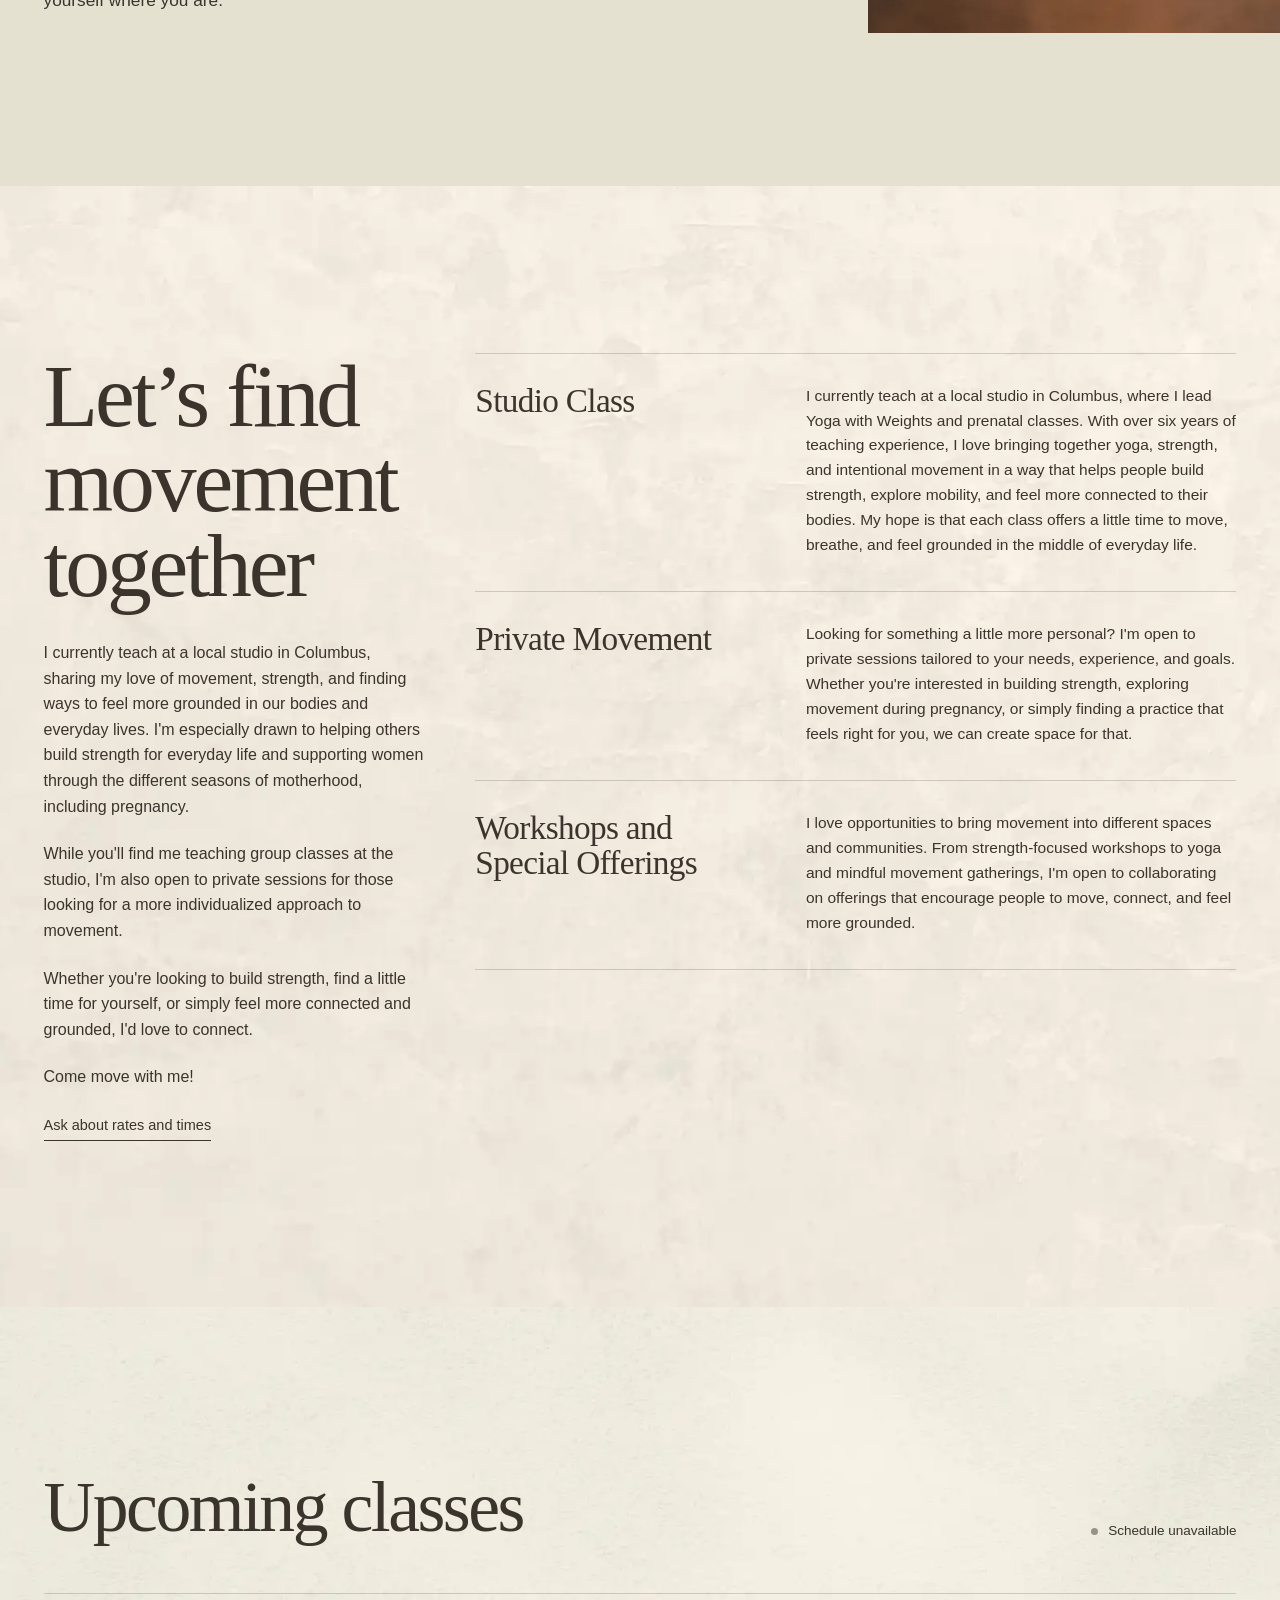
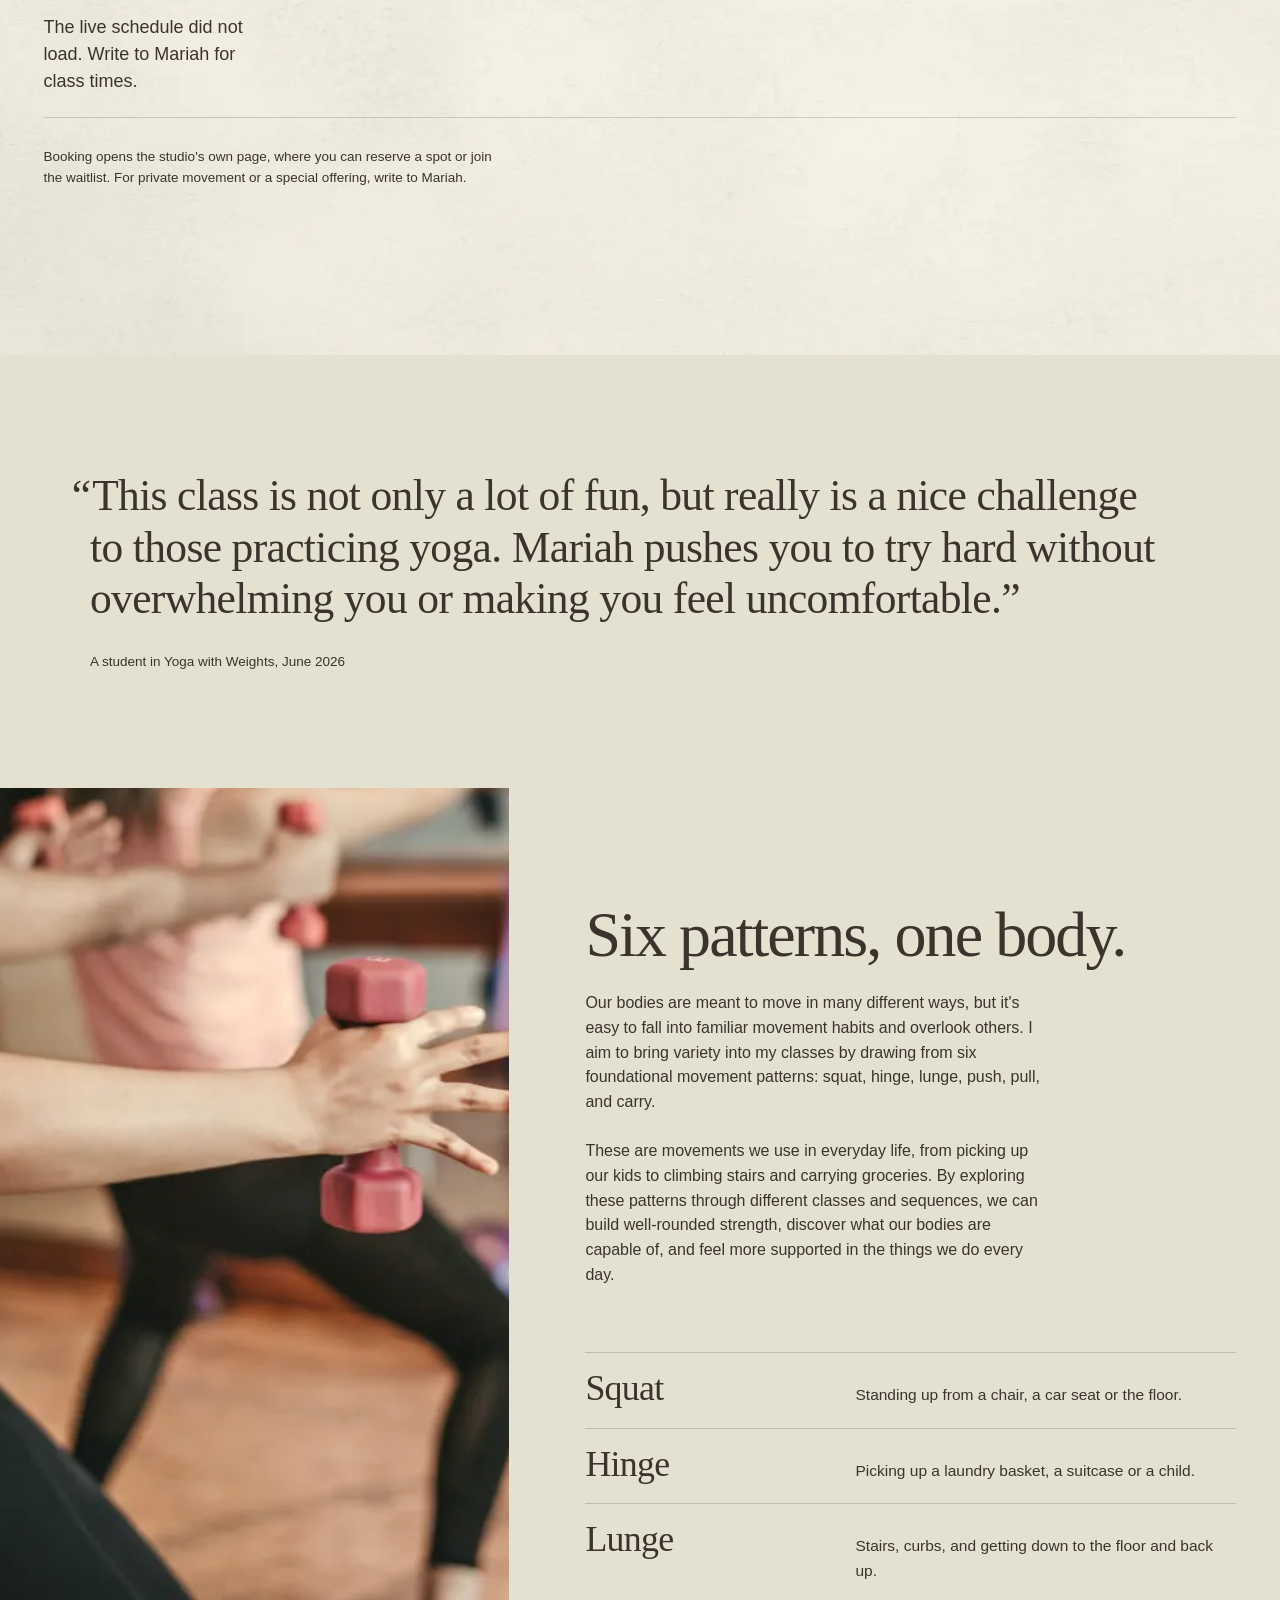
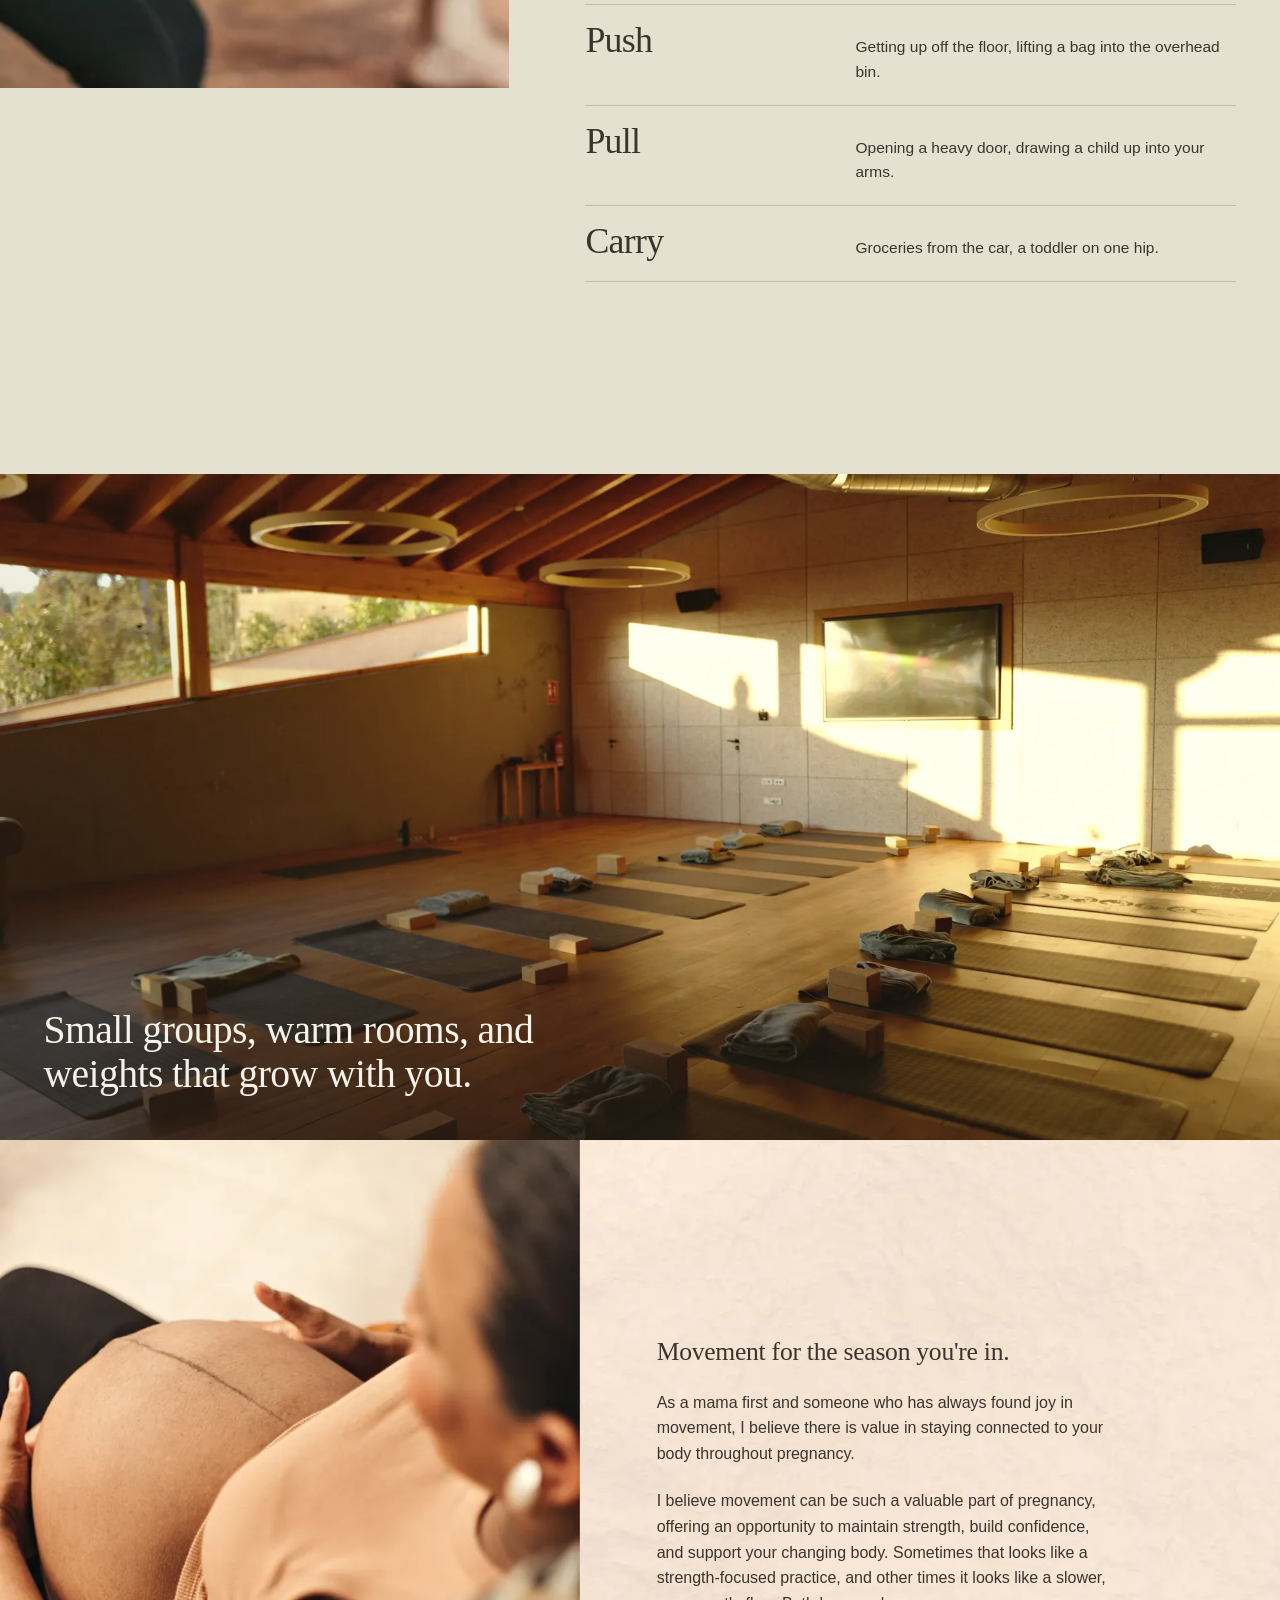
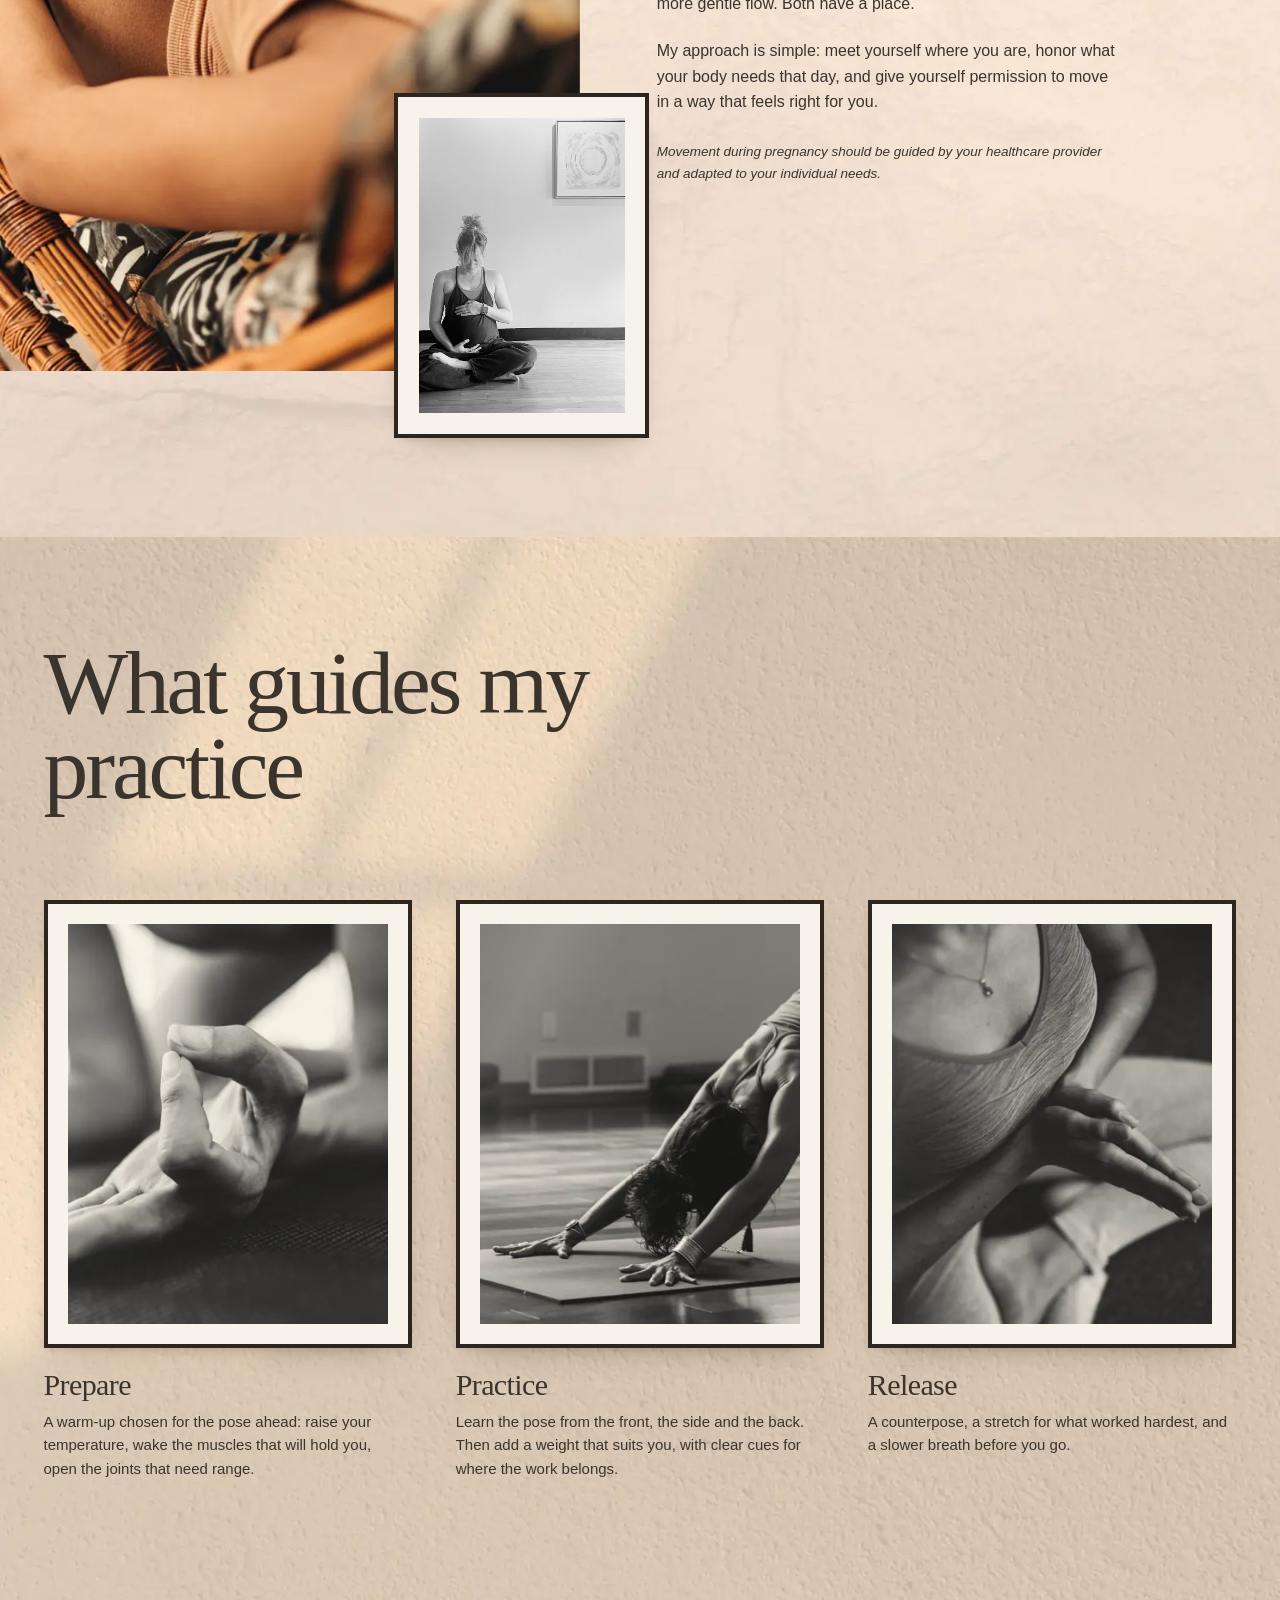
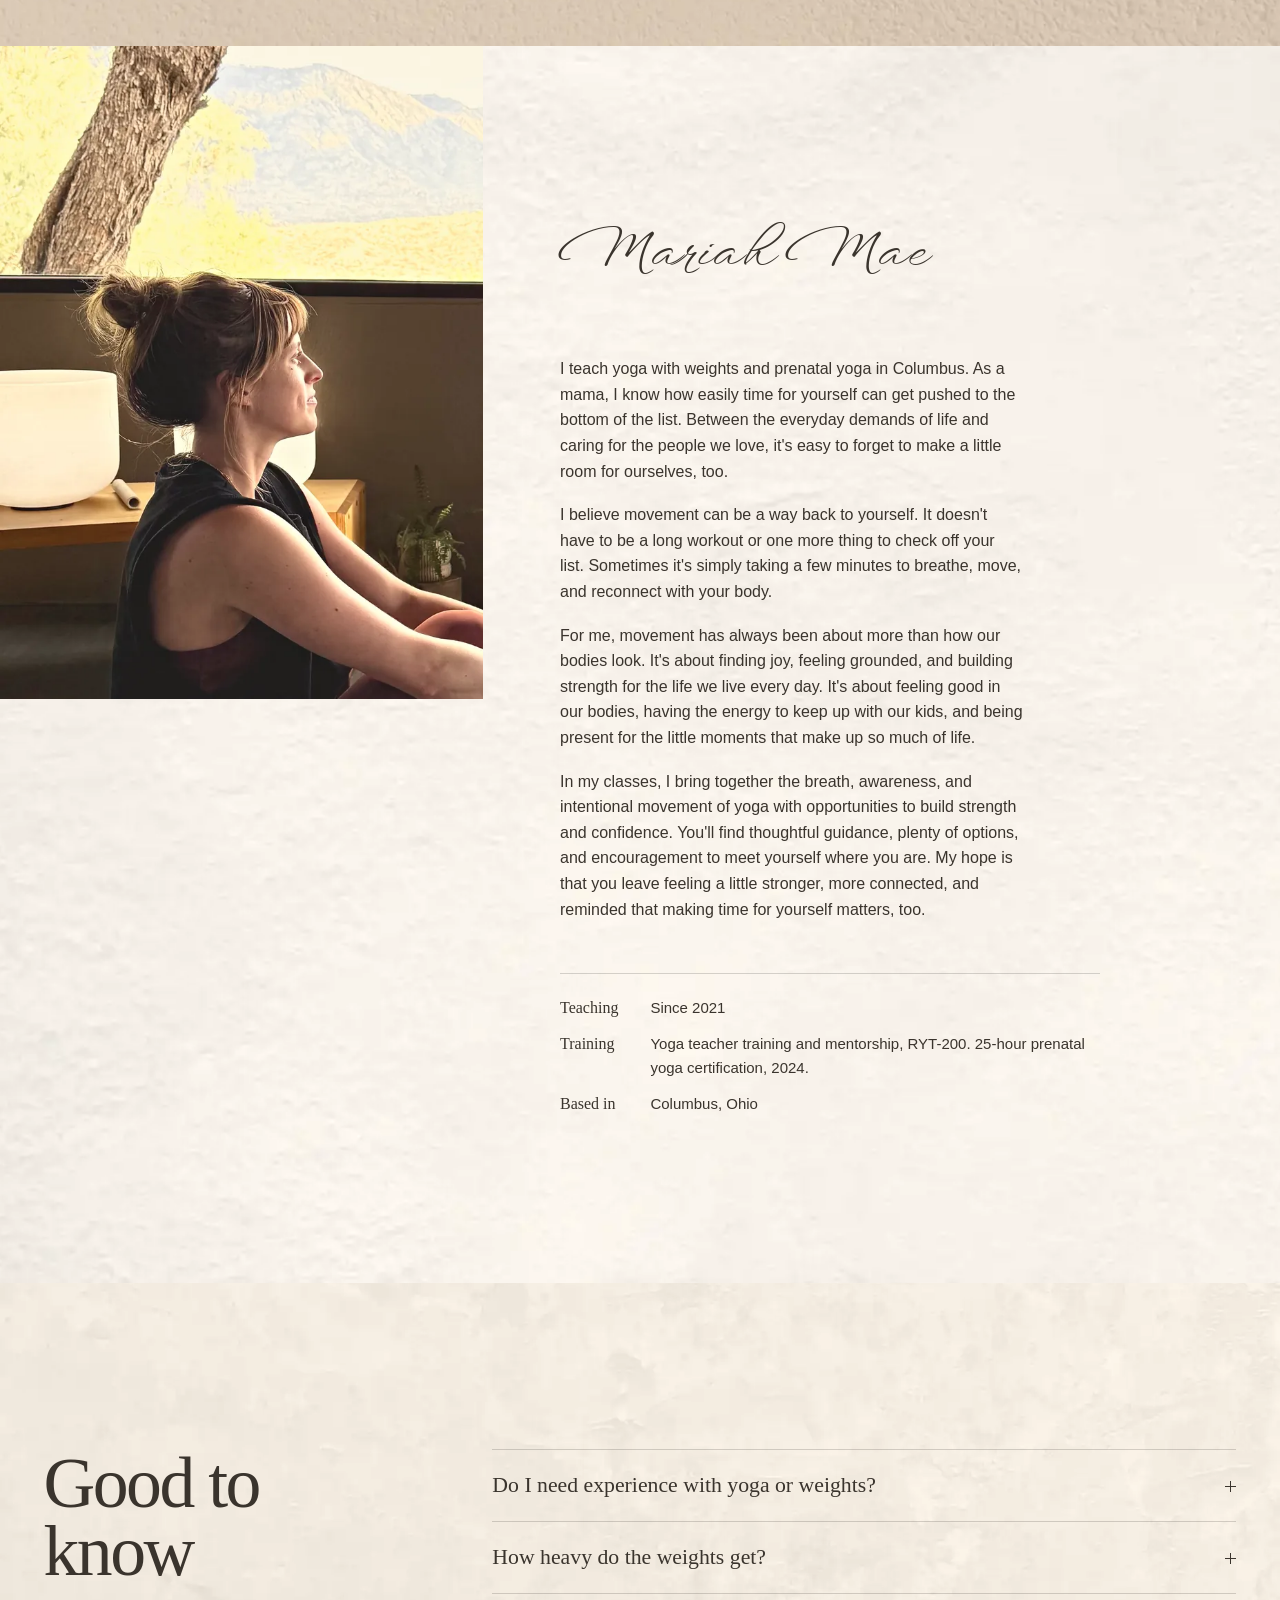
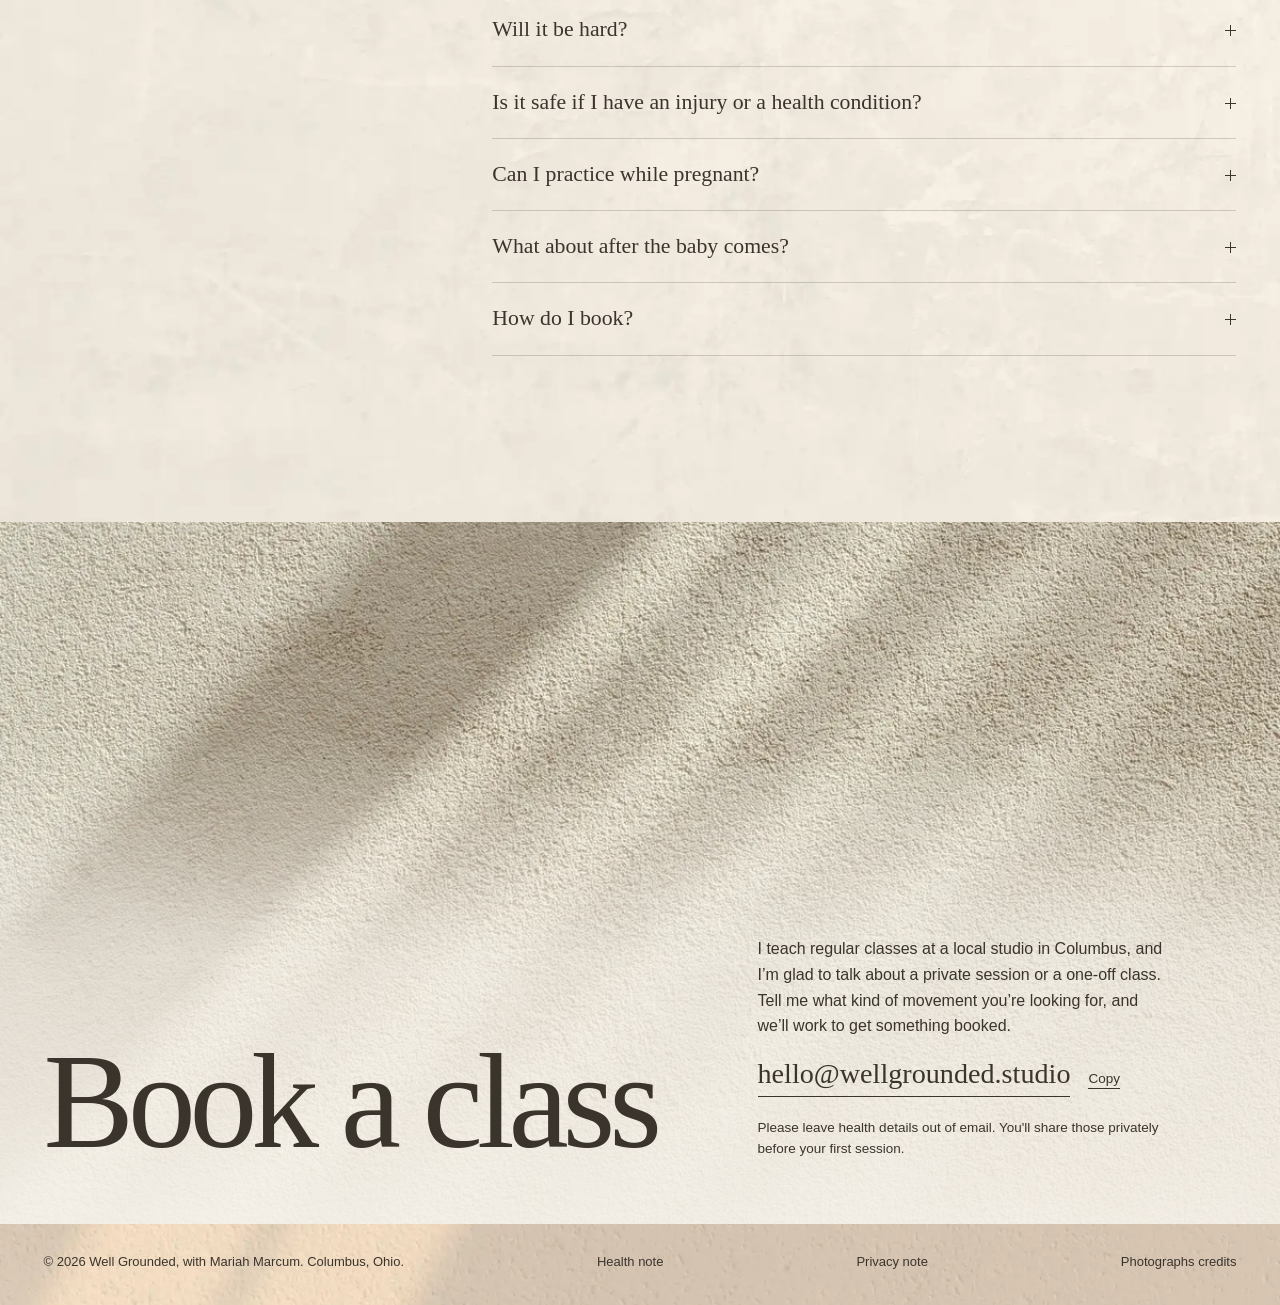
==== commit 778b0648: "Update studio class description" ====
--- a/index.html
+++ b/index.html
@@ -65,7 +65,7 @@
     <div class="cgrid">
       <div class="cside"><h2 id="h-classes" class="rv">Let’s find movement together</h2><p class="rv">I currently teach at a local studio in Columbus, sharing my love of movement, strength, and finding ways to feel more grounded in our bodies and everyday lives. I'm especially drawn to helping others build strength for everyday life and supporting women through the different seasons of motherhood, including pregnancy.</p><p class="rv">While you'll find me teaching group classes at the studio, I'm also open to private sessions for those looking for a more individualized approach to movement.</p><p class="rv">Whether you're looking to build strength, find a little time for yourself, or simply feel more connected and grounded, I'd love to connect.</p><p class="rv"><b>Come move with me!</b></p><p class="rv"><a class="link" href="#book">Ask about rates and times</a></p></div>
       <ul class="rows">
-      <li class="rv"><h3>Studio Class</h3><p>I currently teach group classes at a local studio in Columbus, bringing together yoga, strength, and intentional movement. My classes are an opportunity to build strength, explore mobility, and find a little time to reconnect with yourself and feel grounded in the practice.</p></li>
+      <li class="rv"><h3>Studio Class</h3><p>I currently teach at a local studio in Columbus, where I lead Yoga with Weights and prenatal classes. With over six years of teaching experience, I love bringing together yoga, strength, and intentional movement in a way that helps people build strength, explore mobility, and feel more connected to their bodies. My hope is that each class offers a little time to move, breathe, and feel grounded in the middle of everyday life.</p></li>
       <li class="rv"><h3>Private Movement</h3><p>Looking for something a little more personal? I'm open to private sessions tailored to your needs, experience, and goals. Whether you're interested in building strength, exploring movement during pregnancy, or simply finding a practice that feels right for you, we can create space for that.</p></li>
       <li class="rv"><h3>Workshops and Special Offerings</h3><p>I love opportunities to bring movement into different spaces and communities. From strength-focused workshops to yoga and mindful movement gatherings, I'm open to collaborating on offerings that encourage people to move, connect, and feel more grounded.</p></li>
       </ul>
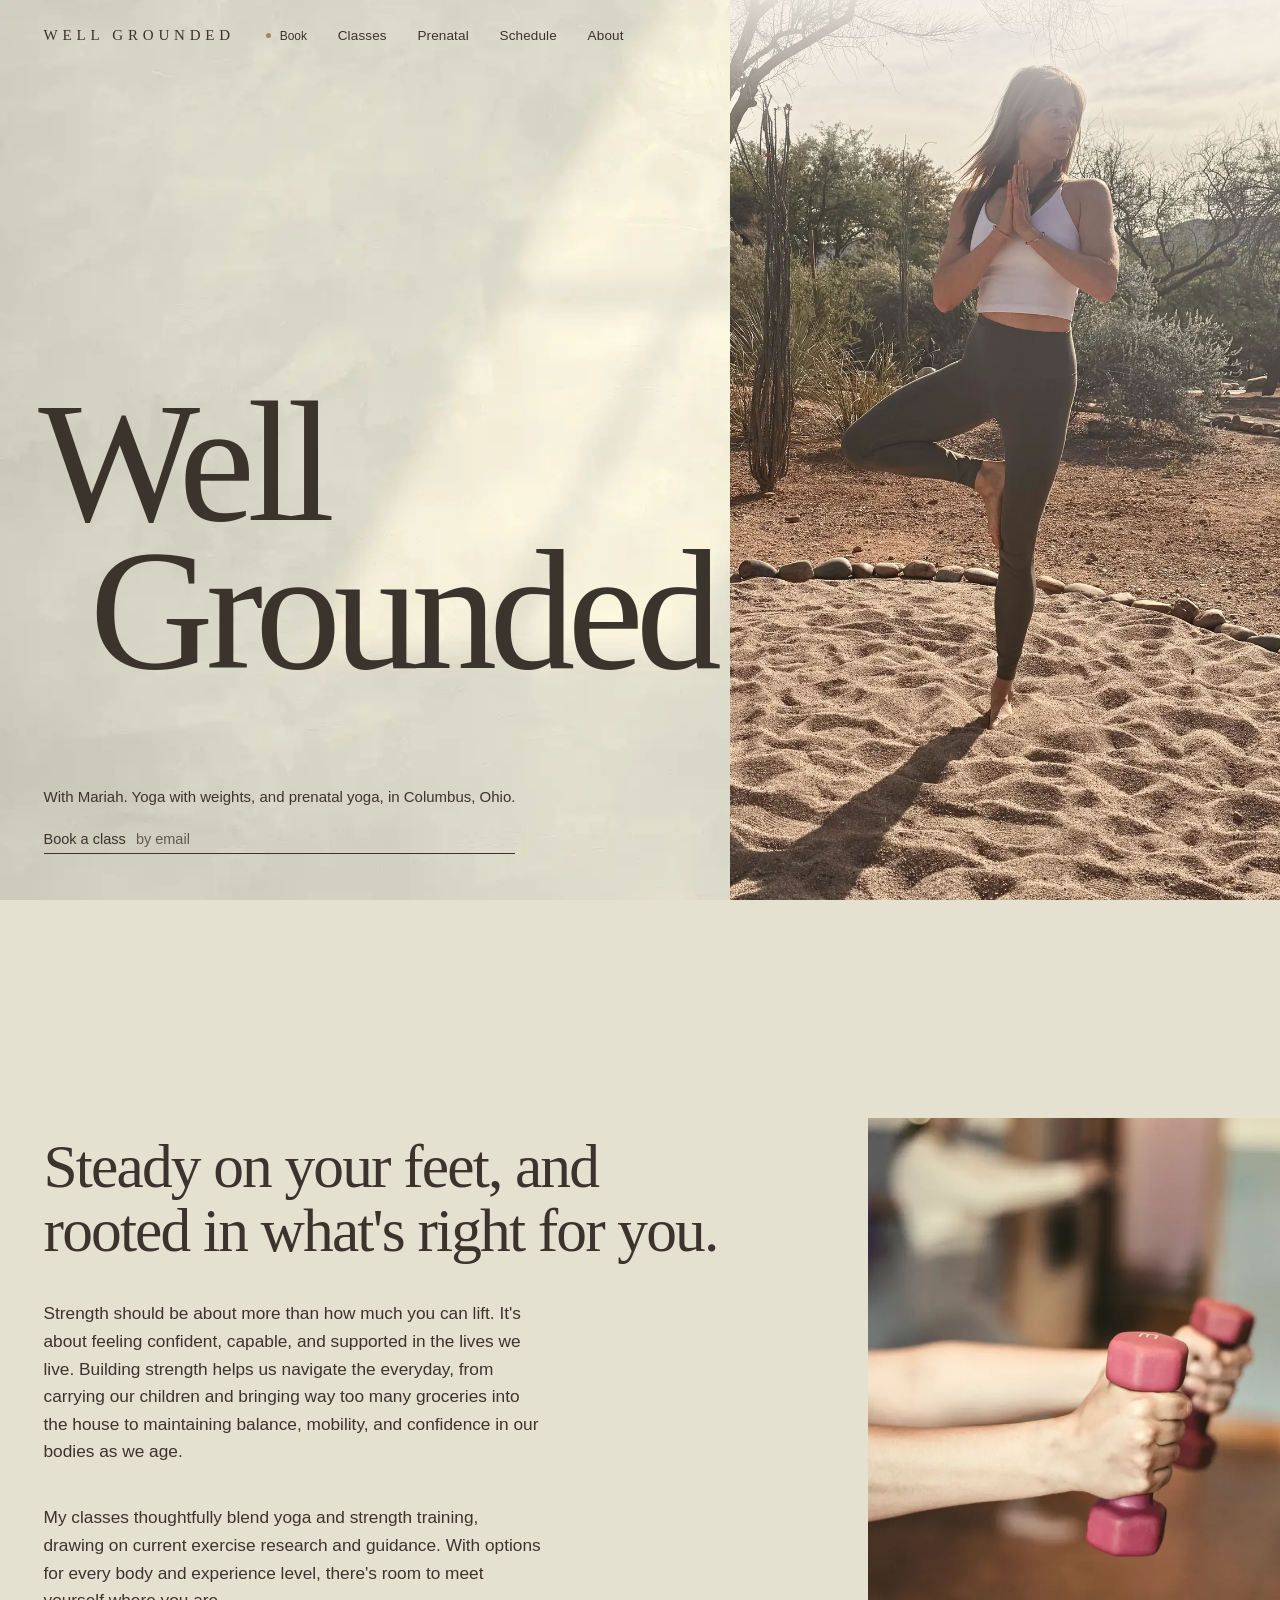
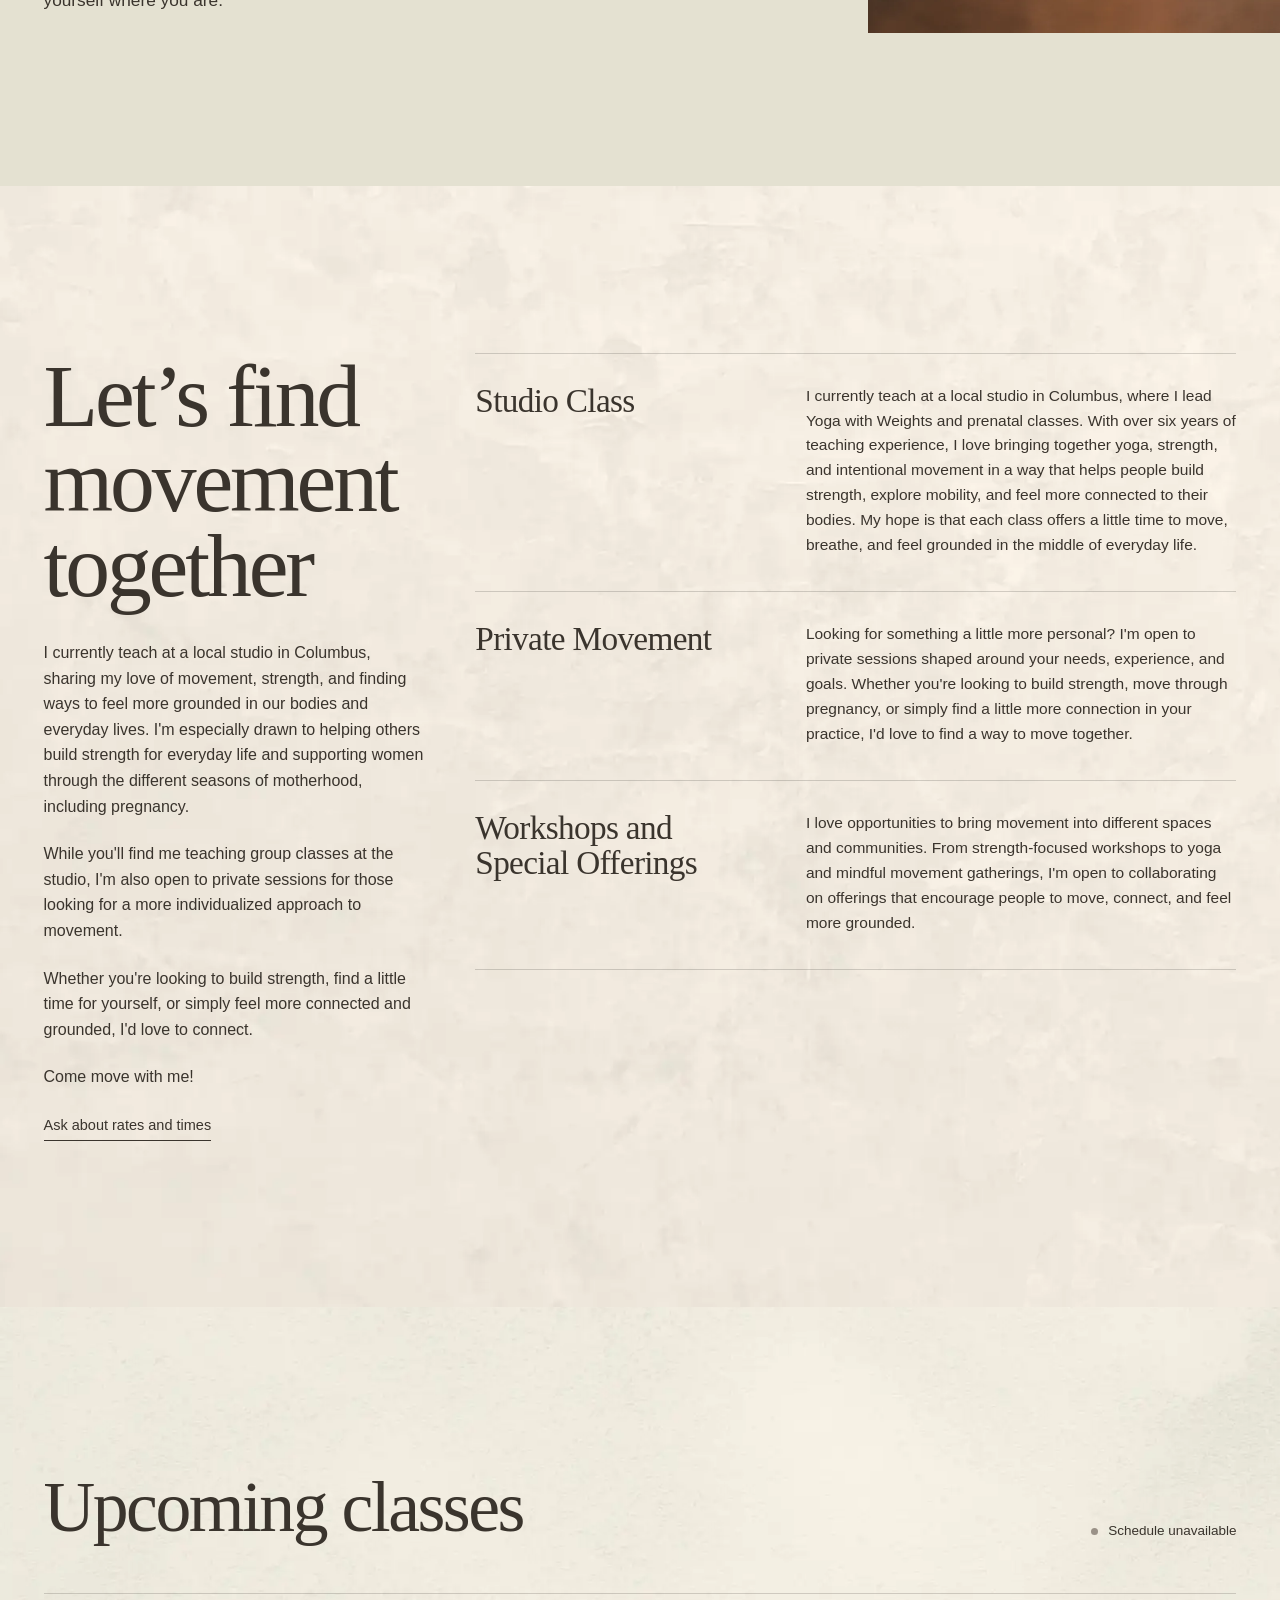
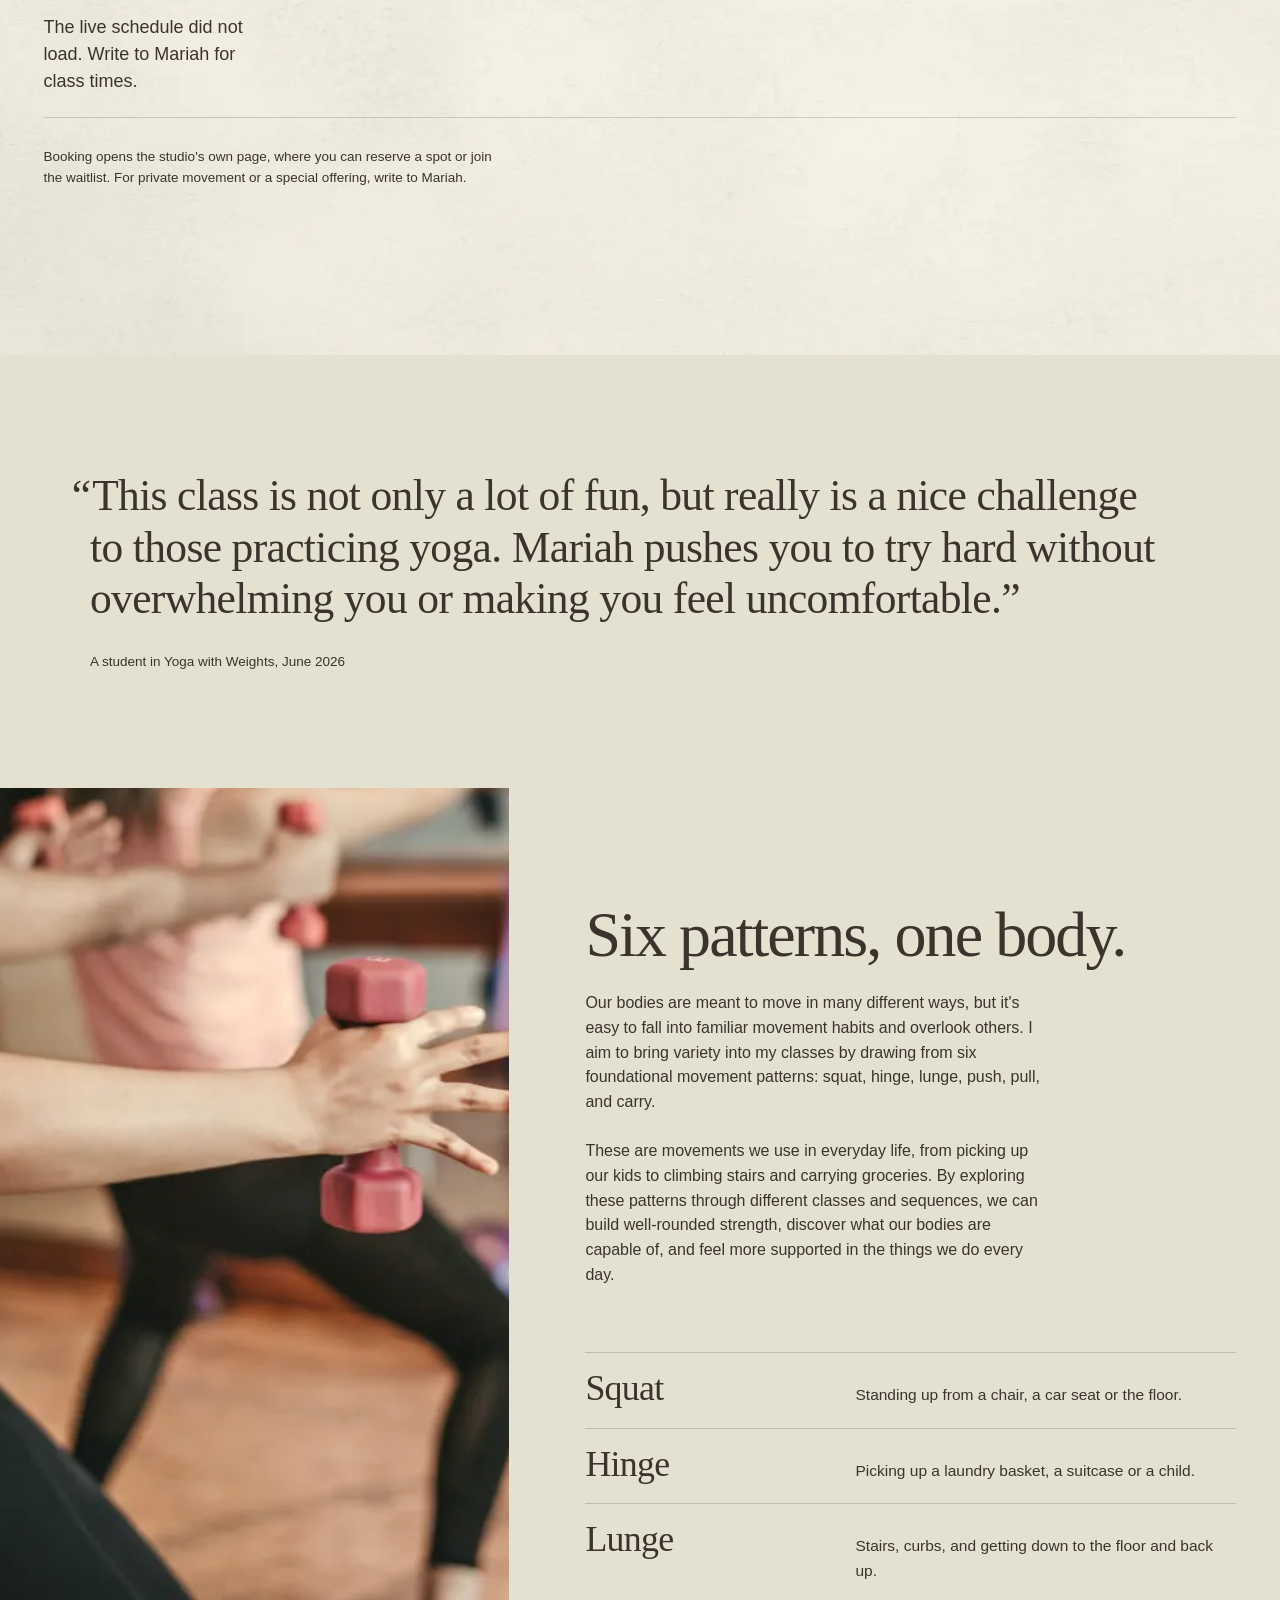
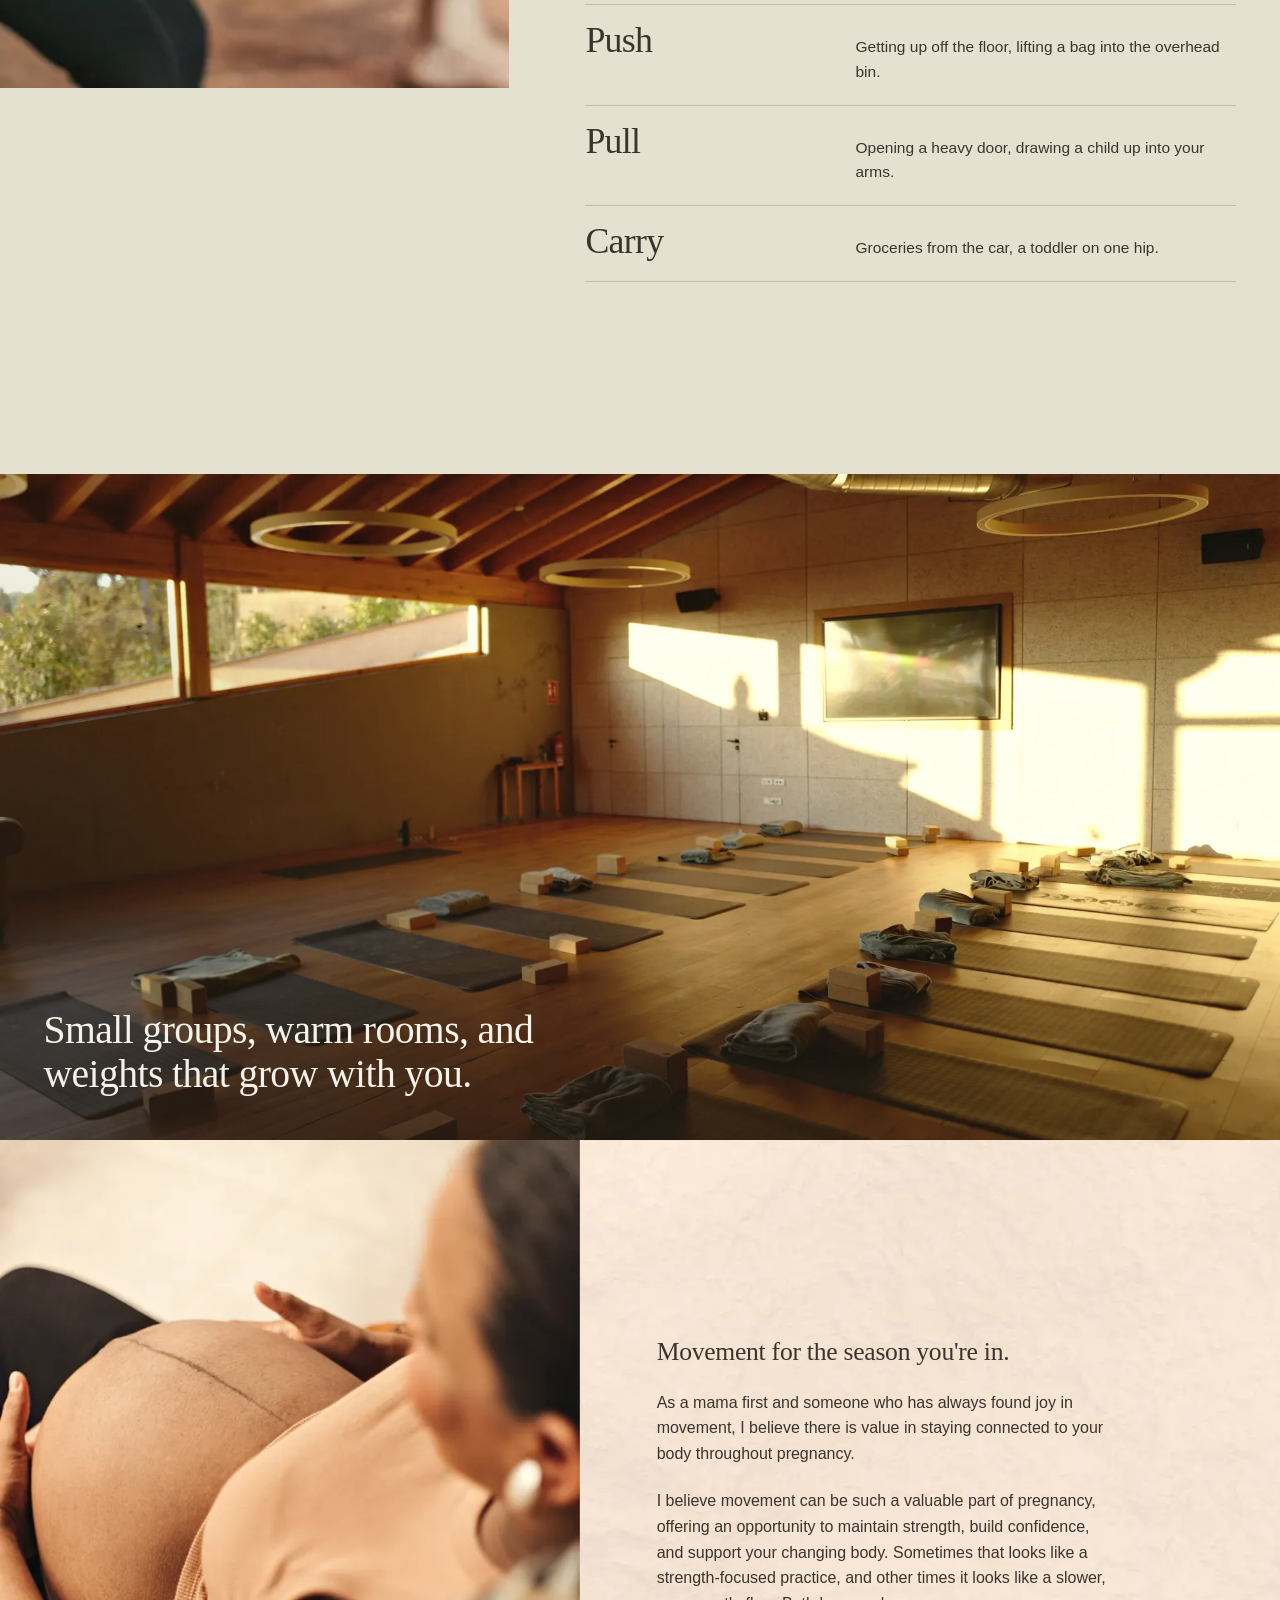
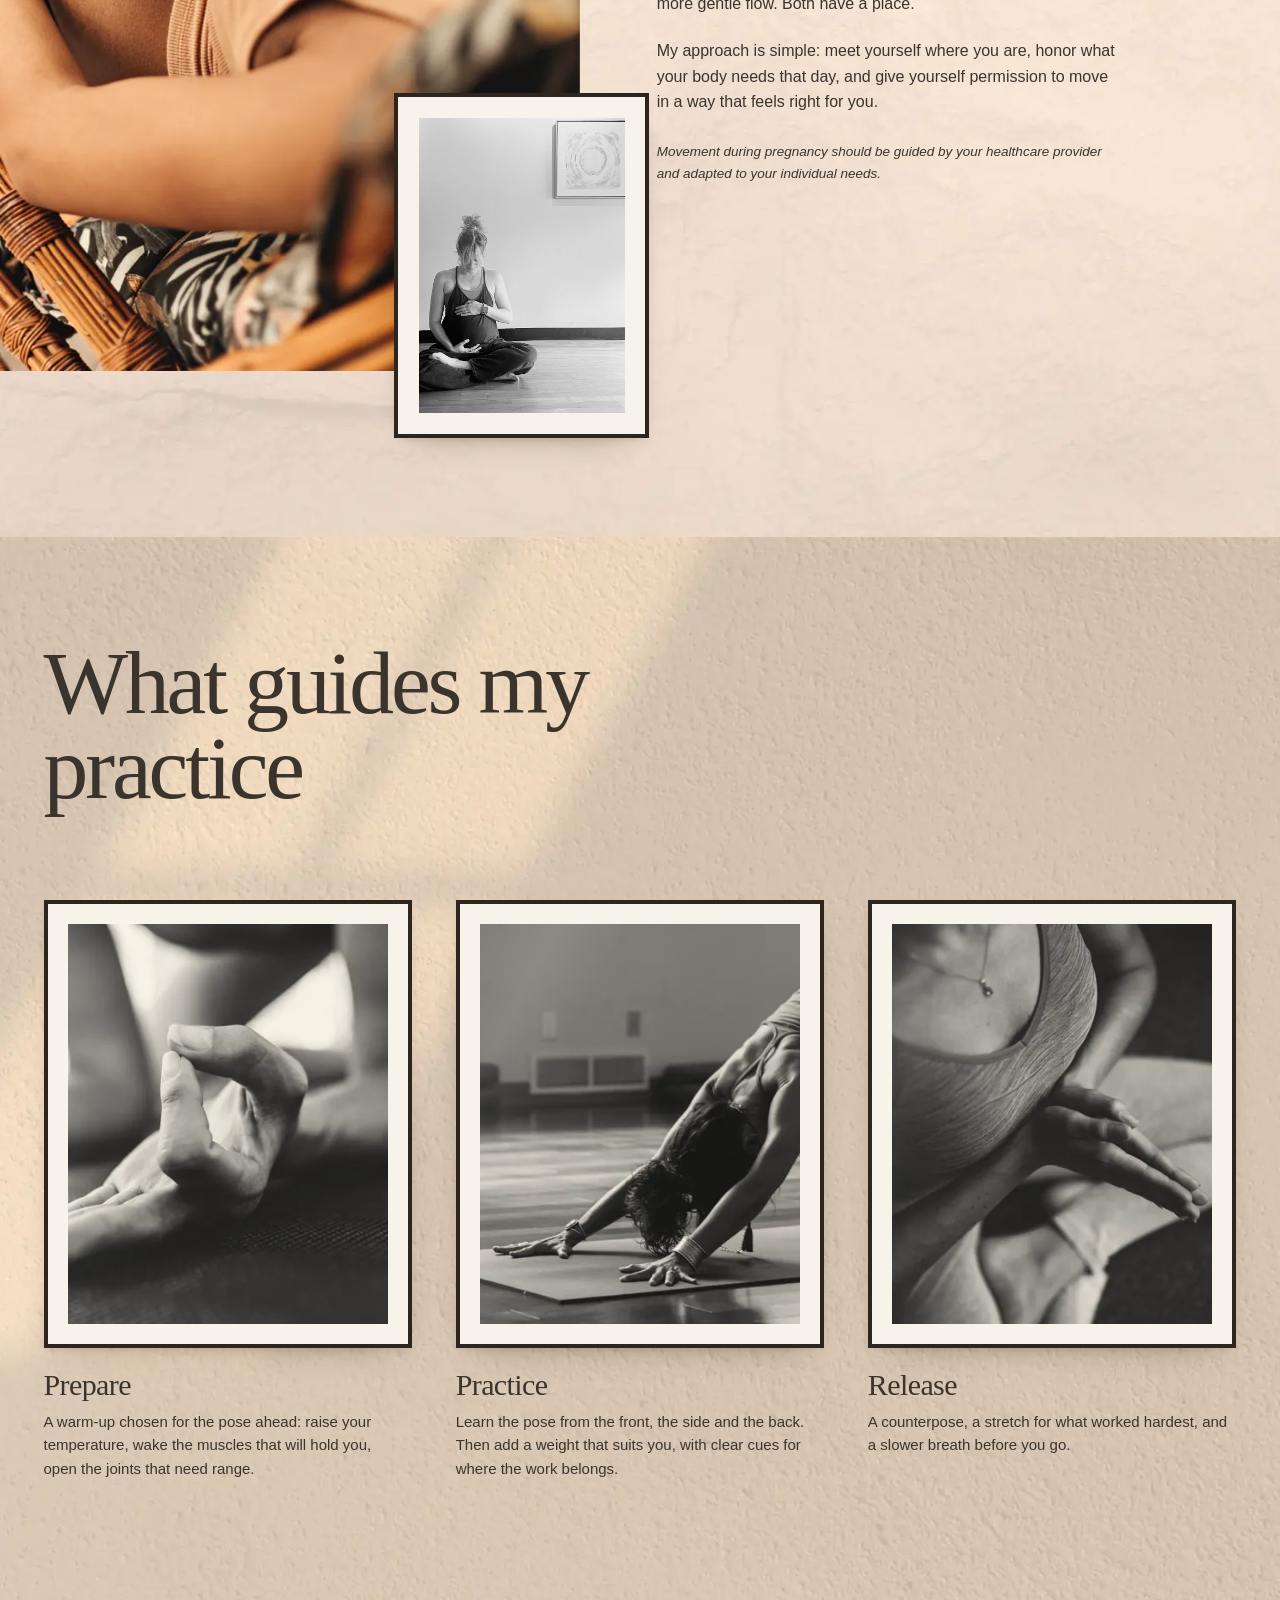
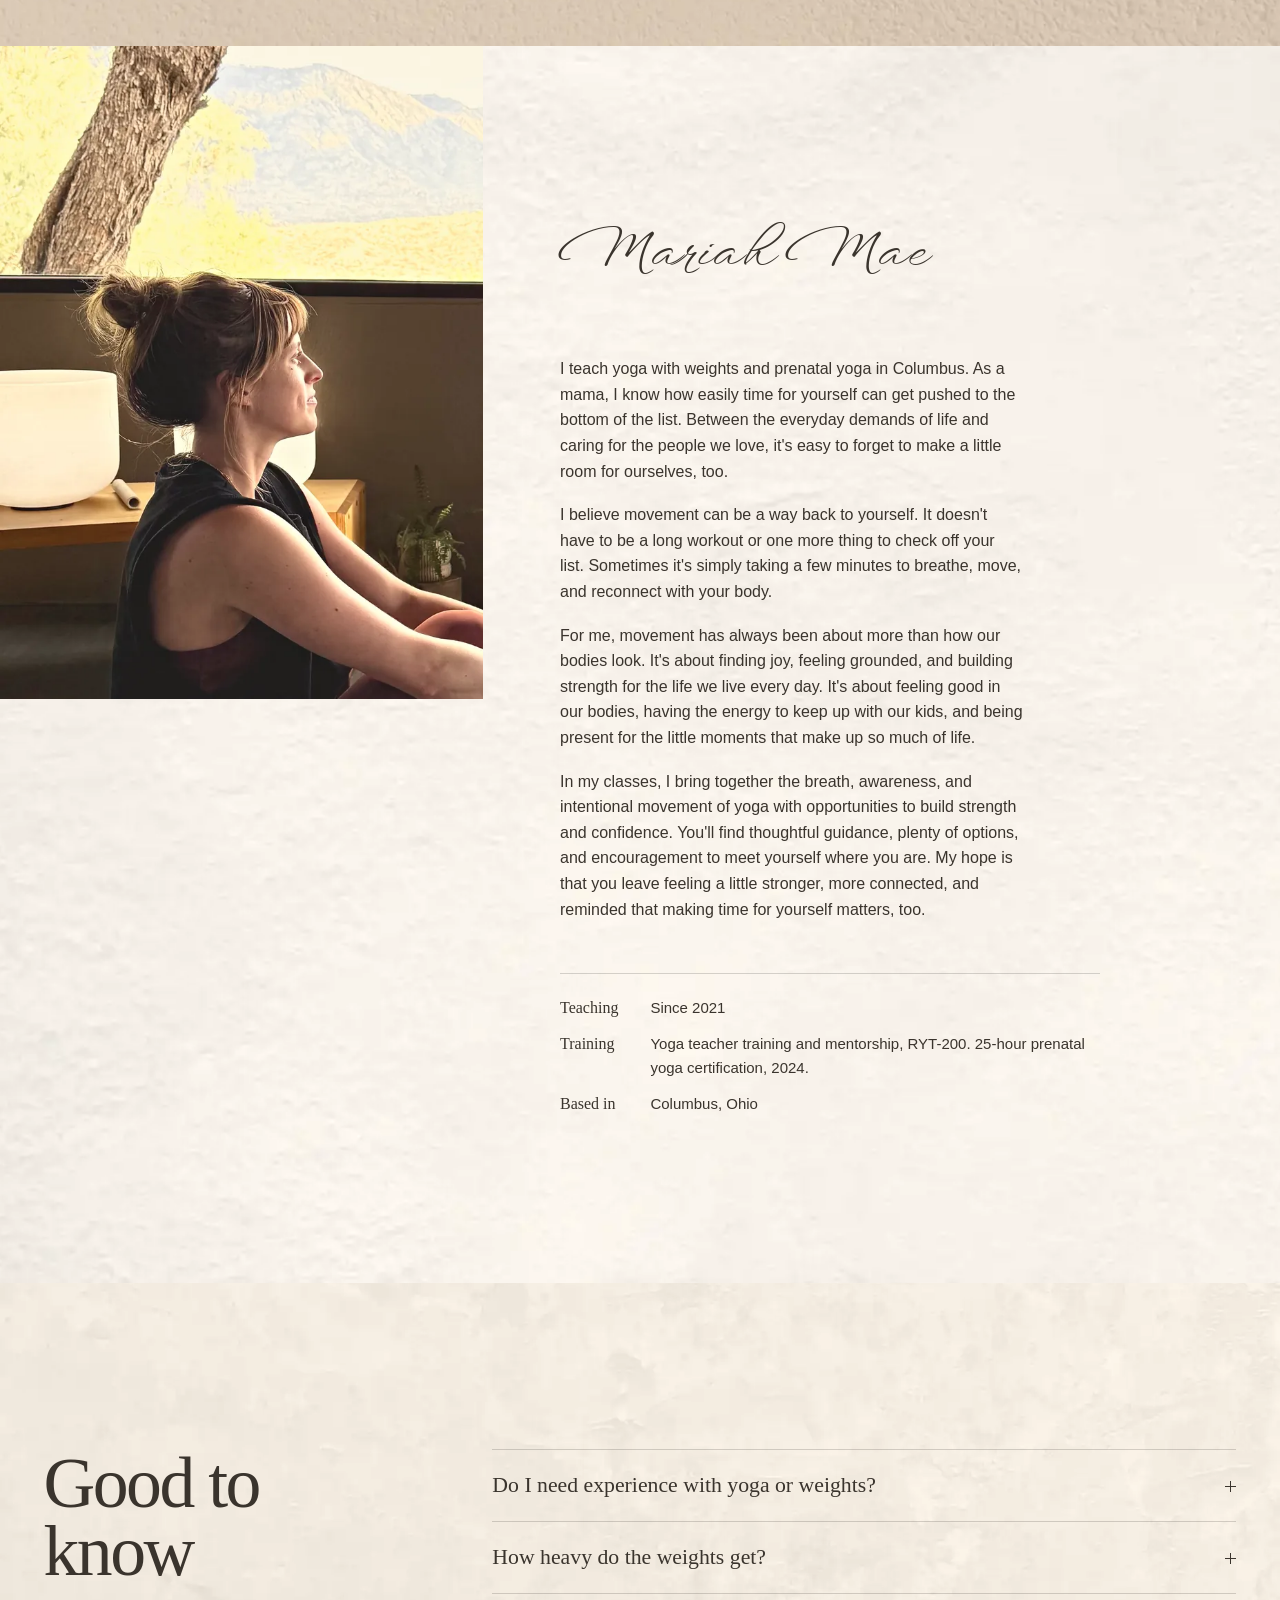
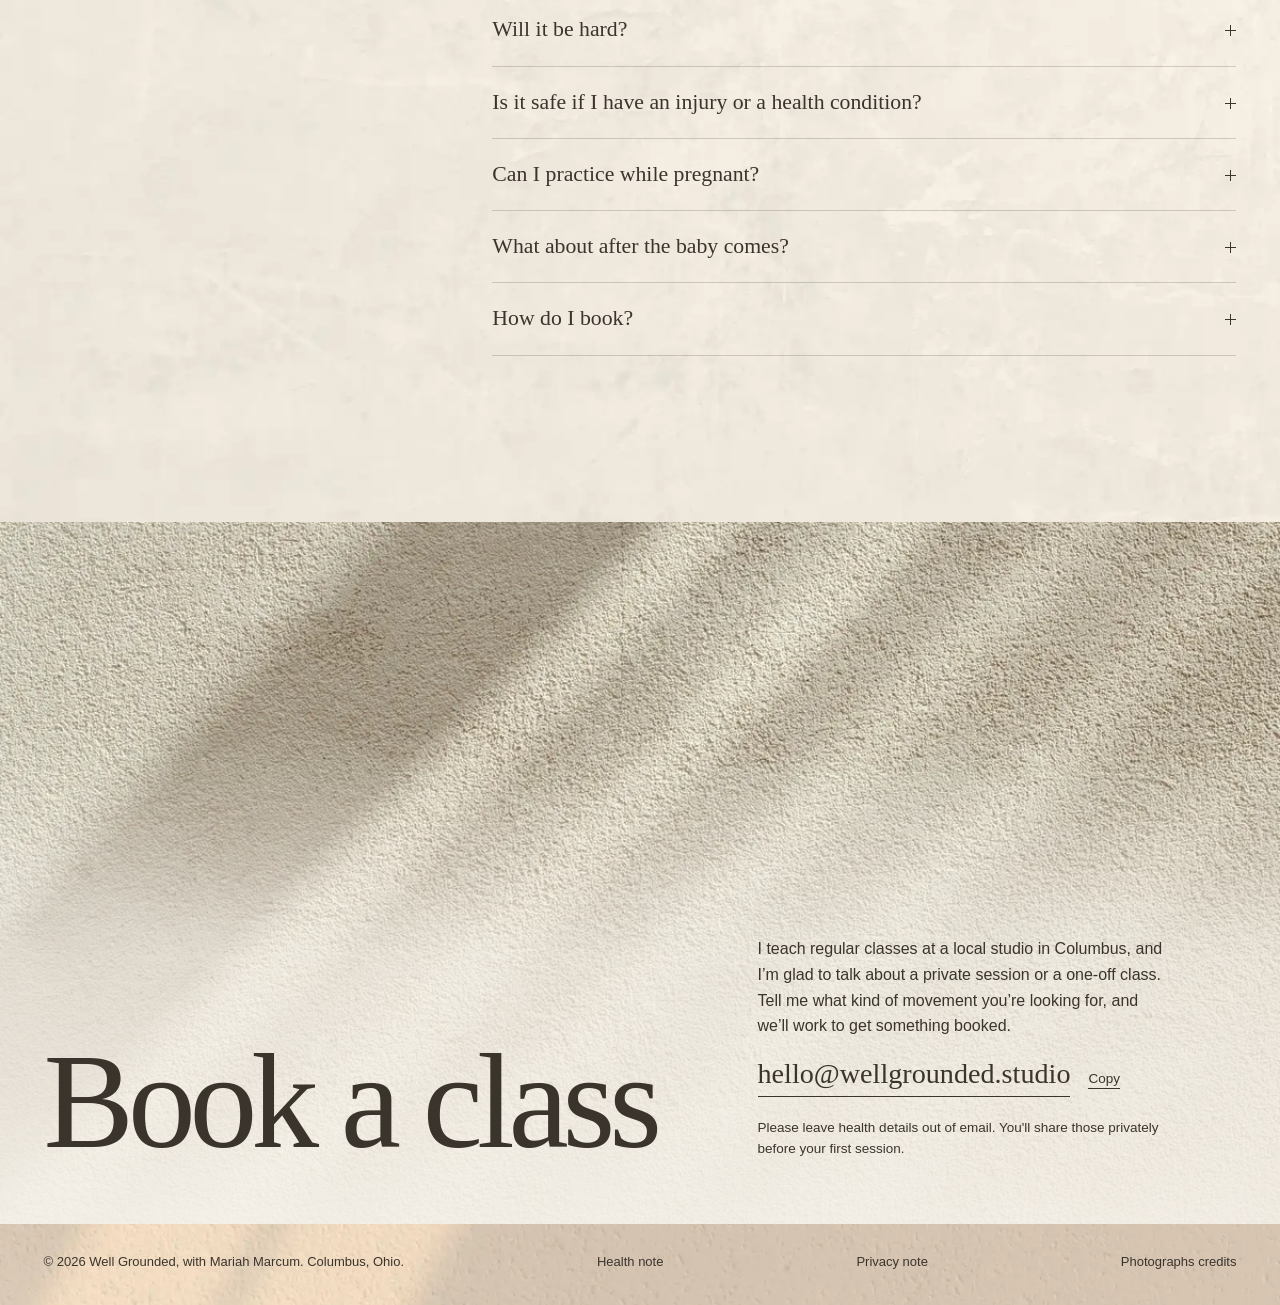
==== commit f72af036: "Update private movement description" ====
--- a/index.html
+++ b/index.html
@@ -66,7 +66,7 @@
       <div class="cside"><h2 id="h-classes" class="rv">Let’s find movement together</h2><p class="rv">I currently teach at a local studio in Columbus, sharing my love of movement, strength, and finding ways to feel more grounded in our bodies and everyday lives. I'm especially drawn to helping others build strength for everyday life and supporting women through the different seasons of motherhood, including pregnancy.</p><p class="rv">While you'll find me teaching group classes at the studio, I'm also open to private sessions for those looking for a more individualized approach to movement.</p><p class="rv">Whether you're looking to build strength, find a little time for yourself, or simply feel more connected and grounded, I'd love to connect.</p><p class="rv"><b>Come move with me!</b></p><p class="rv"><a class="link" href="#book">Ask about rates and times</a></p></div>
       <ul class="rows">
       <li class="rv"><h3>Studio Class</h3><p>I currently teach at a local studio in Columbus, where I lead Yoga with Weights and prenatal classes. With over six years of teaching experience, I love bringing together yoga, strength, and intentional movement in a way that helps people build strength, explore mobility, and feel more connected to their bodies. My hope is that each class offers a little time to move, breathe, and feel grounded in the middle of everyday life.</p></li>
-      <li class="rv"><h3>Private Movement</h3><p>Looking for something a little more personal? I'm open to private sessions tailored to your needs, experience, and goals. Whether you're interested in building strength, exploring movement during pregnancy, or simply finding a practice that feels right for you, we can create space for that.</p></li>
+      <li class="rv"><h3>Private Movement</h3><p>Looking for something a little more personal? I'm open to private sessions shaped around your needs, experience, and goals. Whether you're looking to build strength, move through pregnancy, or simply find a little more connection in your practice, I'd love to find a way to move together.</p></li>
       <li class="rv"><h3>Workshops and Special Offerings</h3><p>I love opportunities to bring movement into different spaces and communities. From strength-focused workshops to yoga and mindful movement gatherings, I'm open to collaborating on offerings that encourage people to move, connect, and feel more grounded.</p></li>
       </ul>
     </div>
